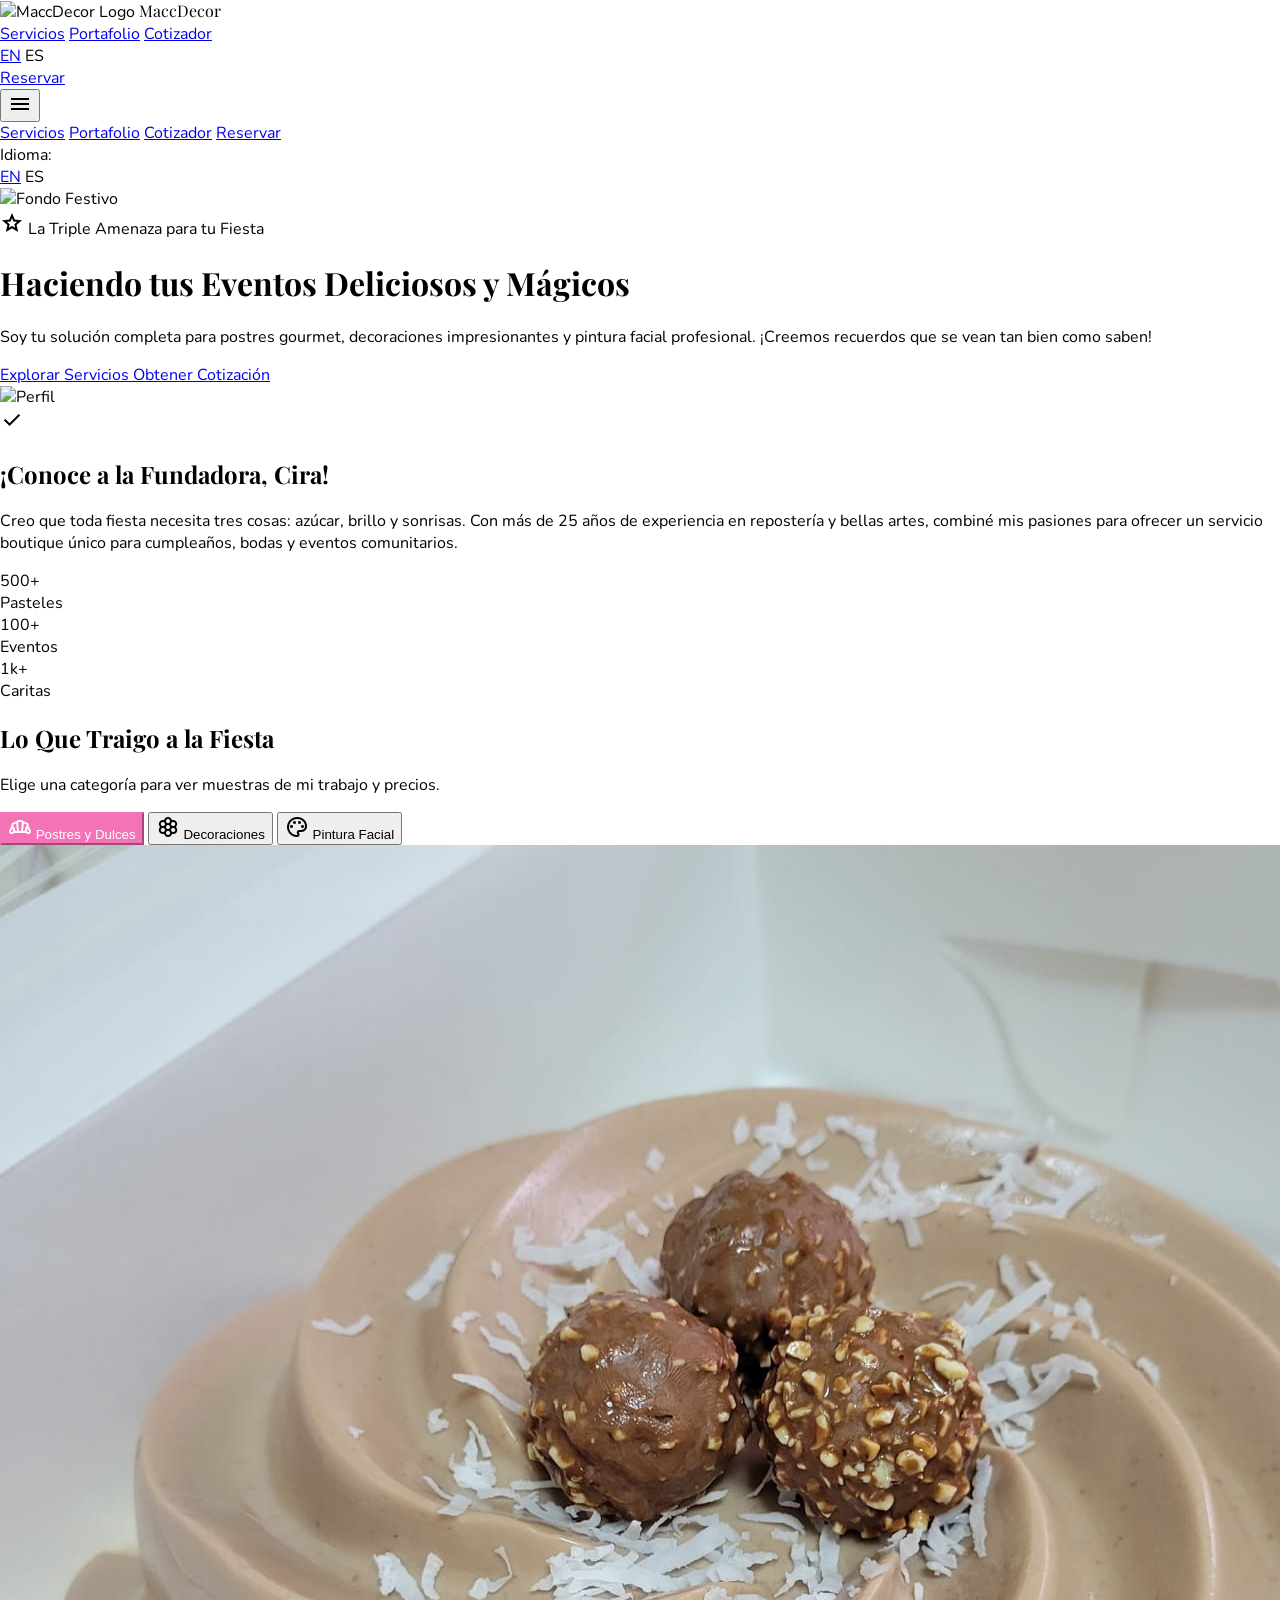
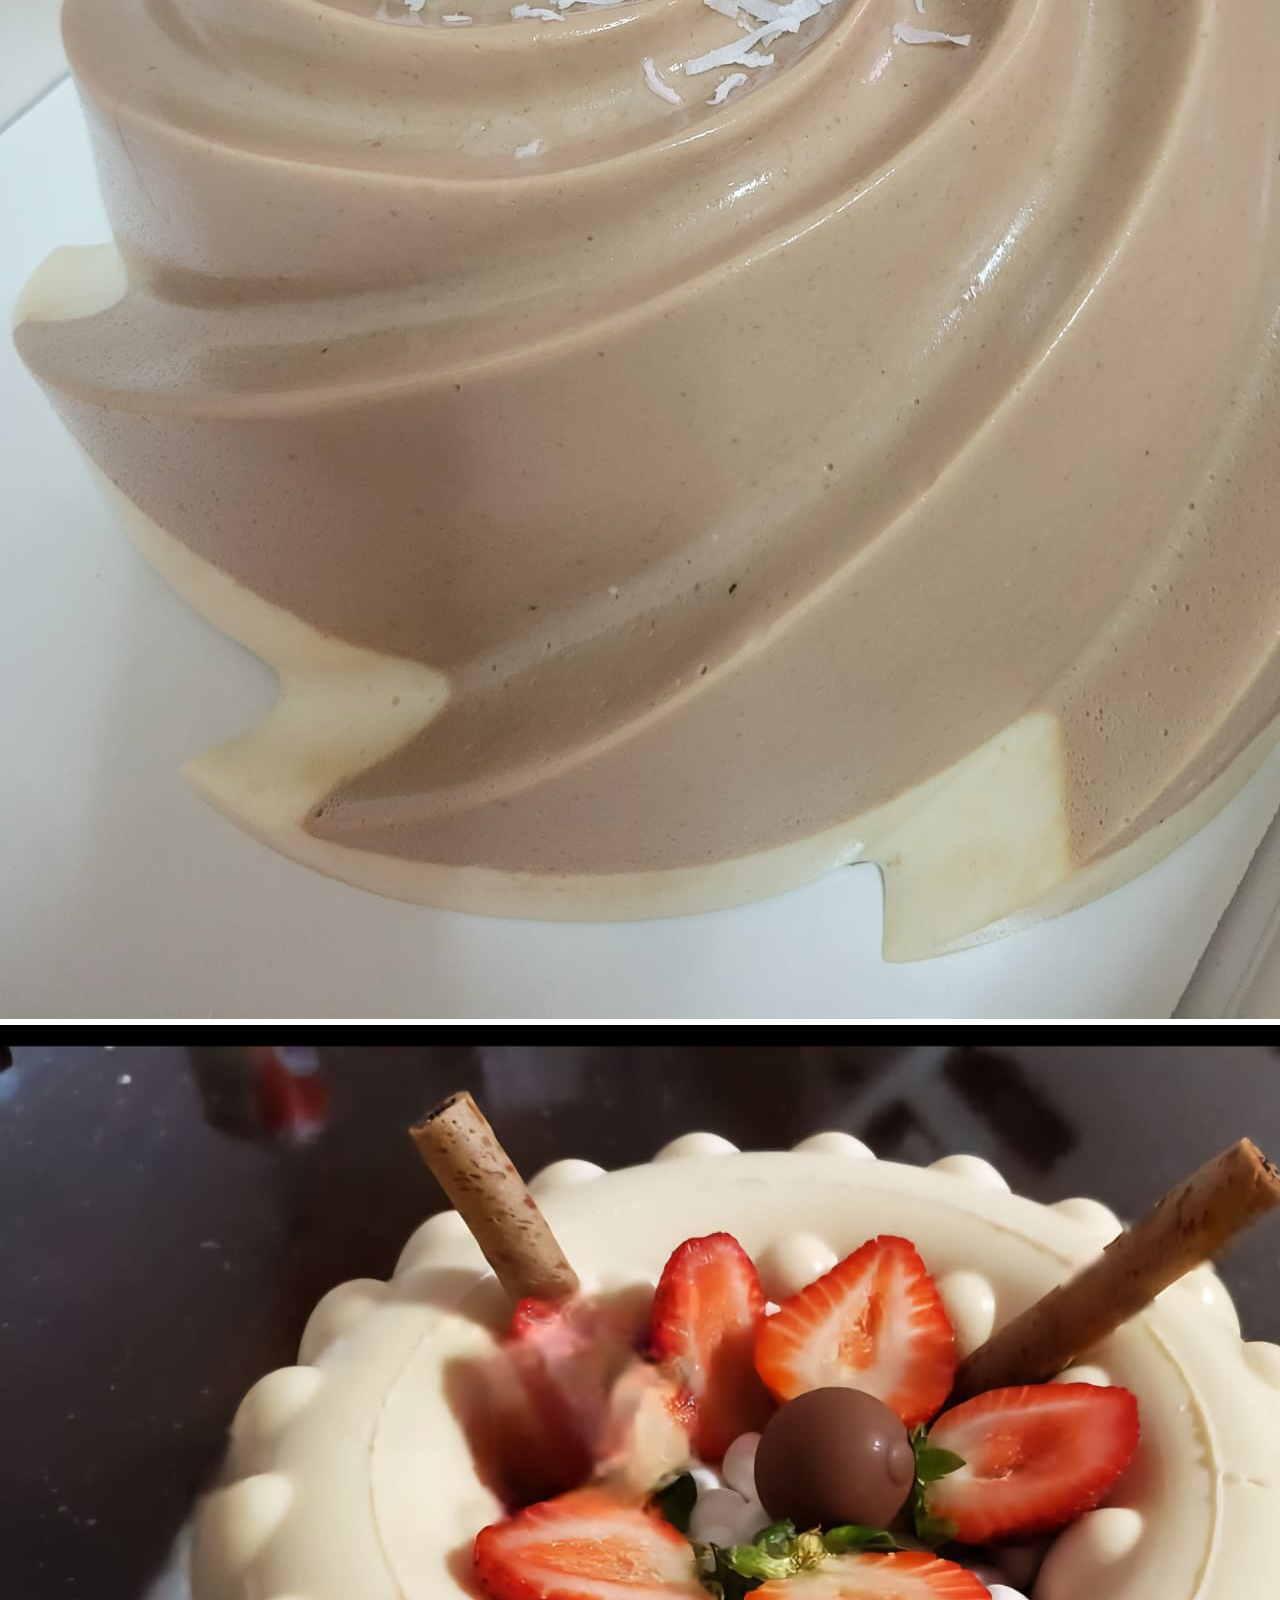
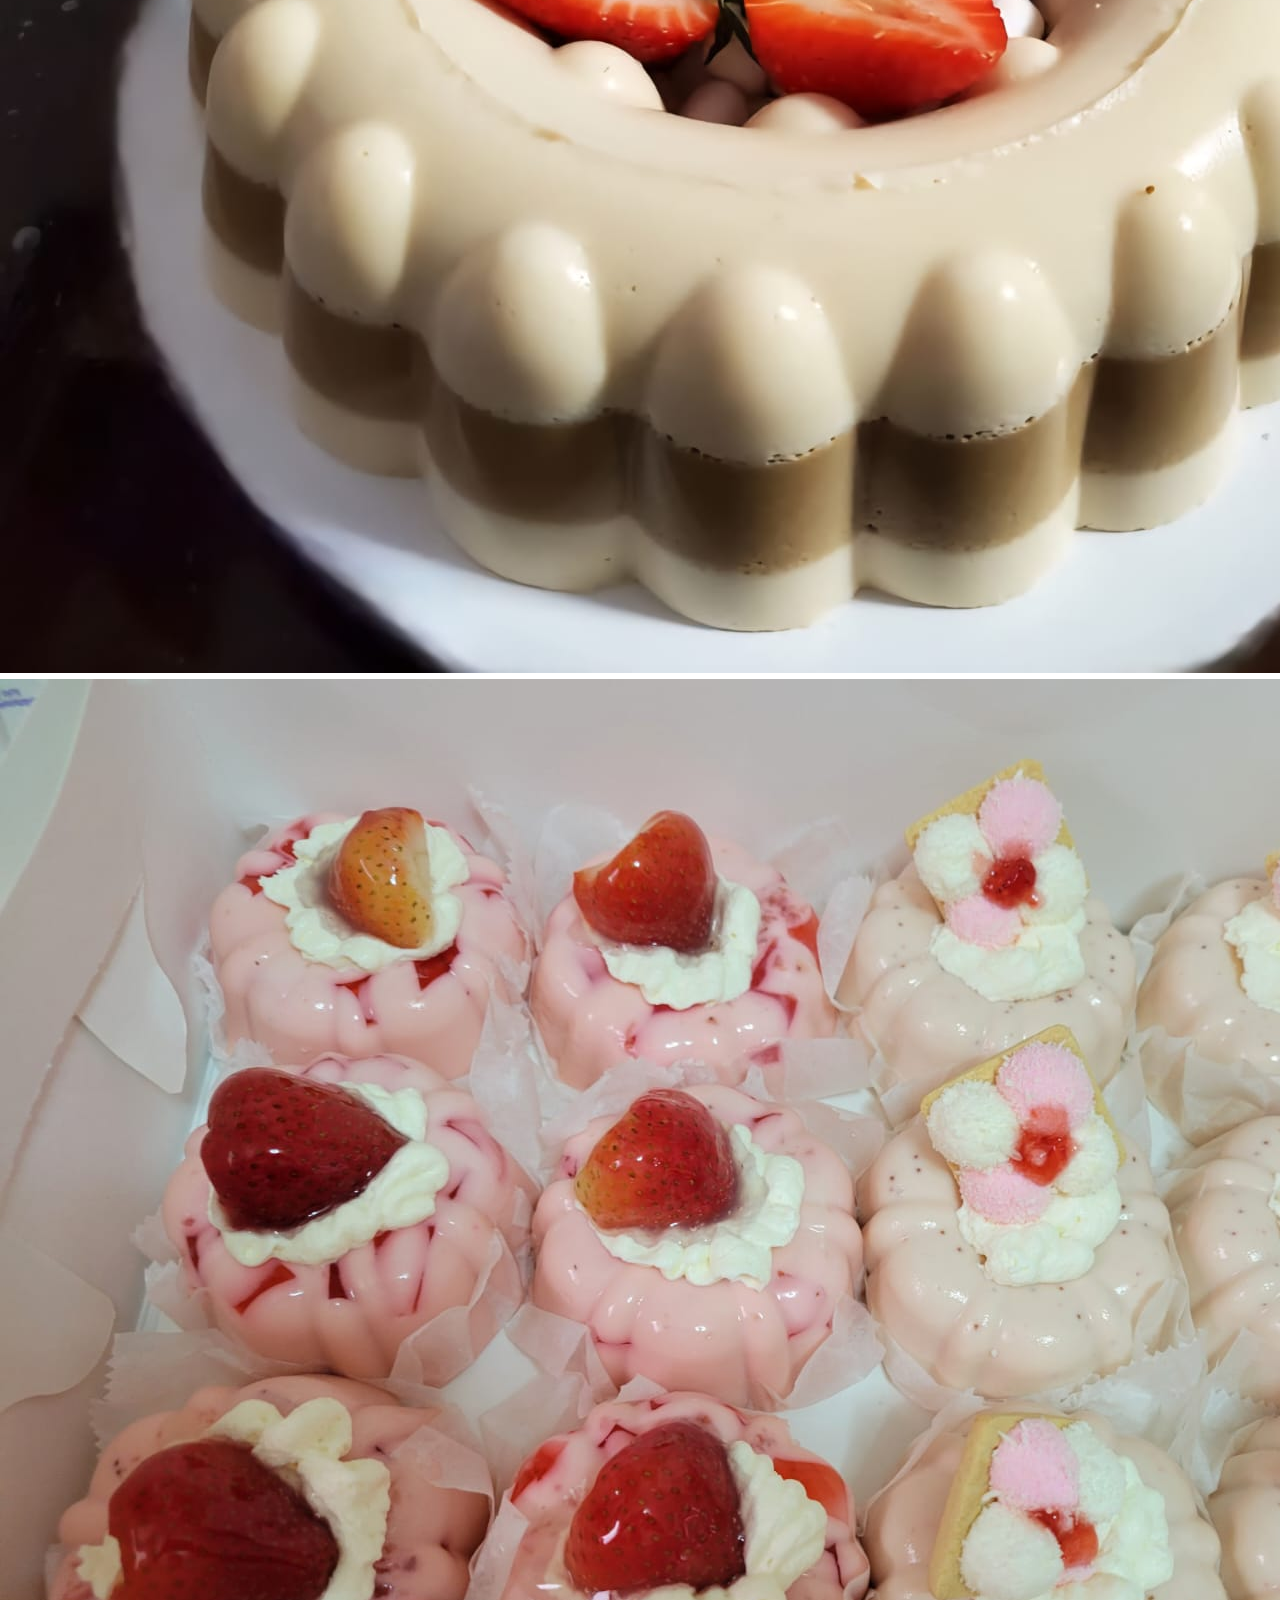
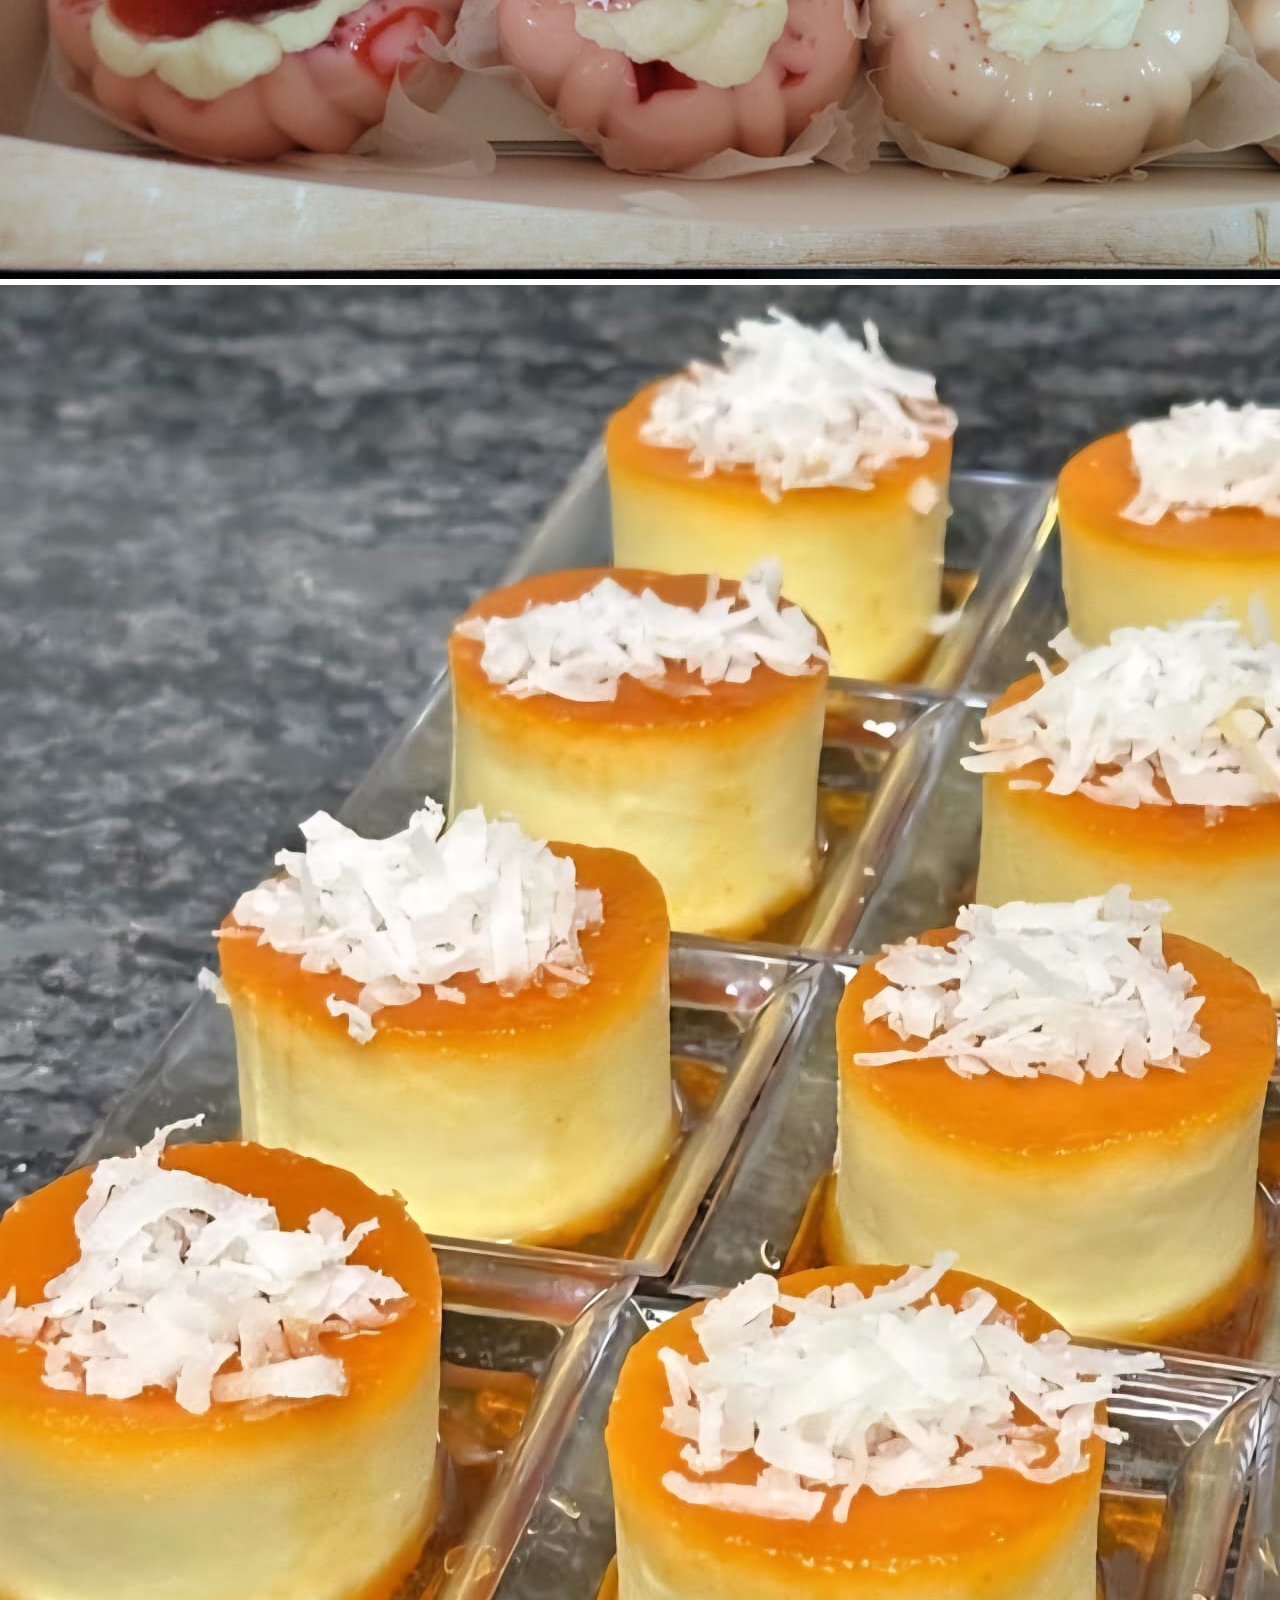
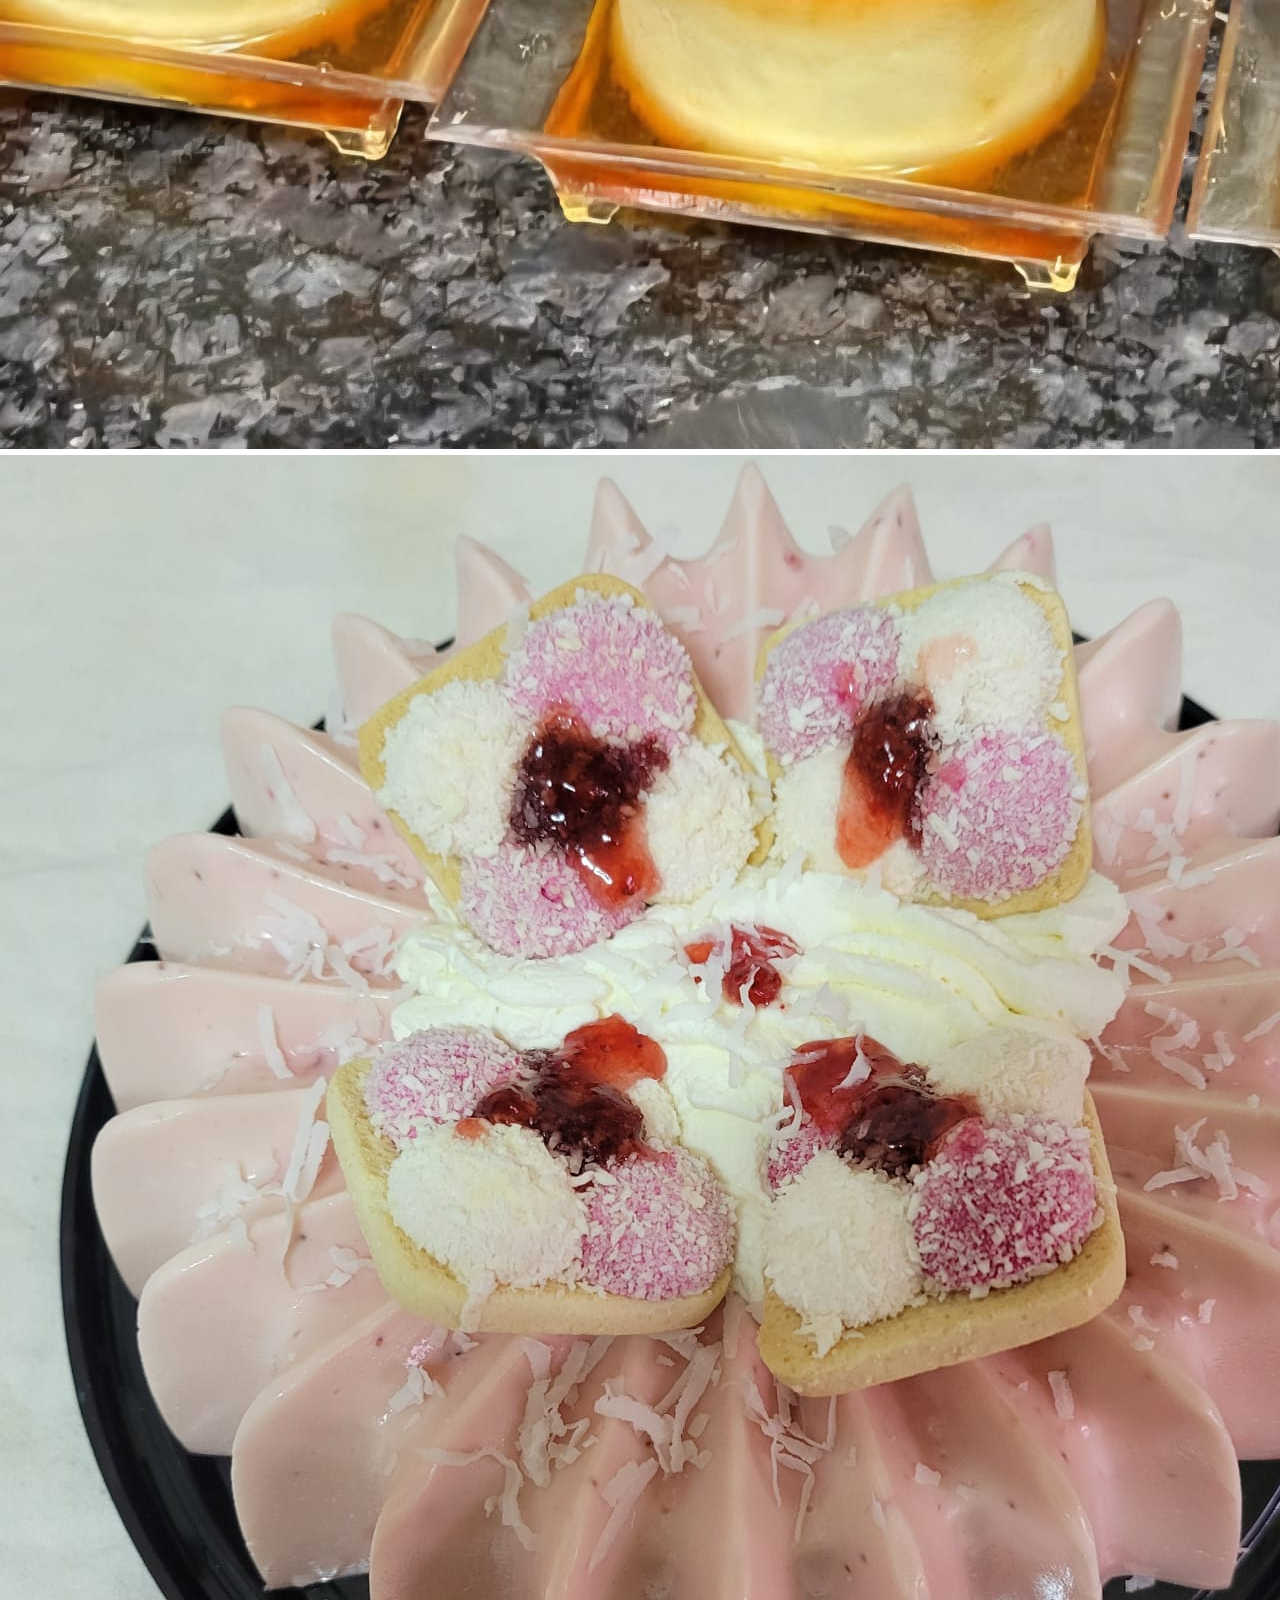
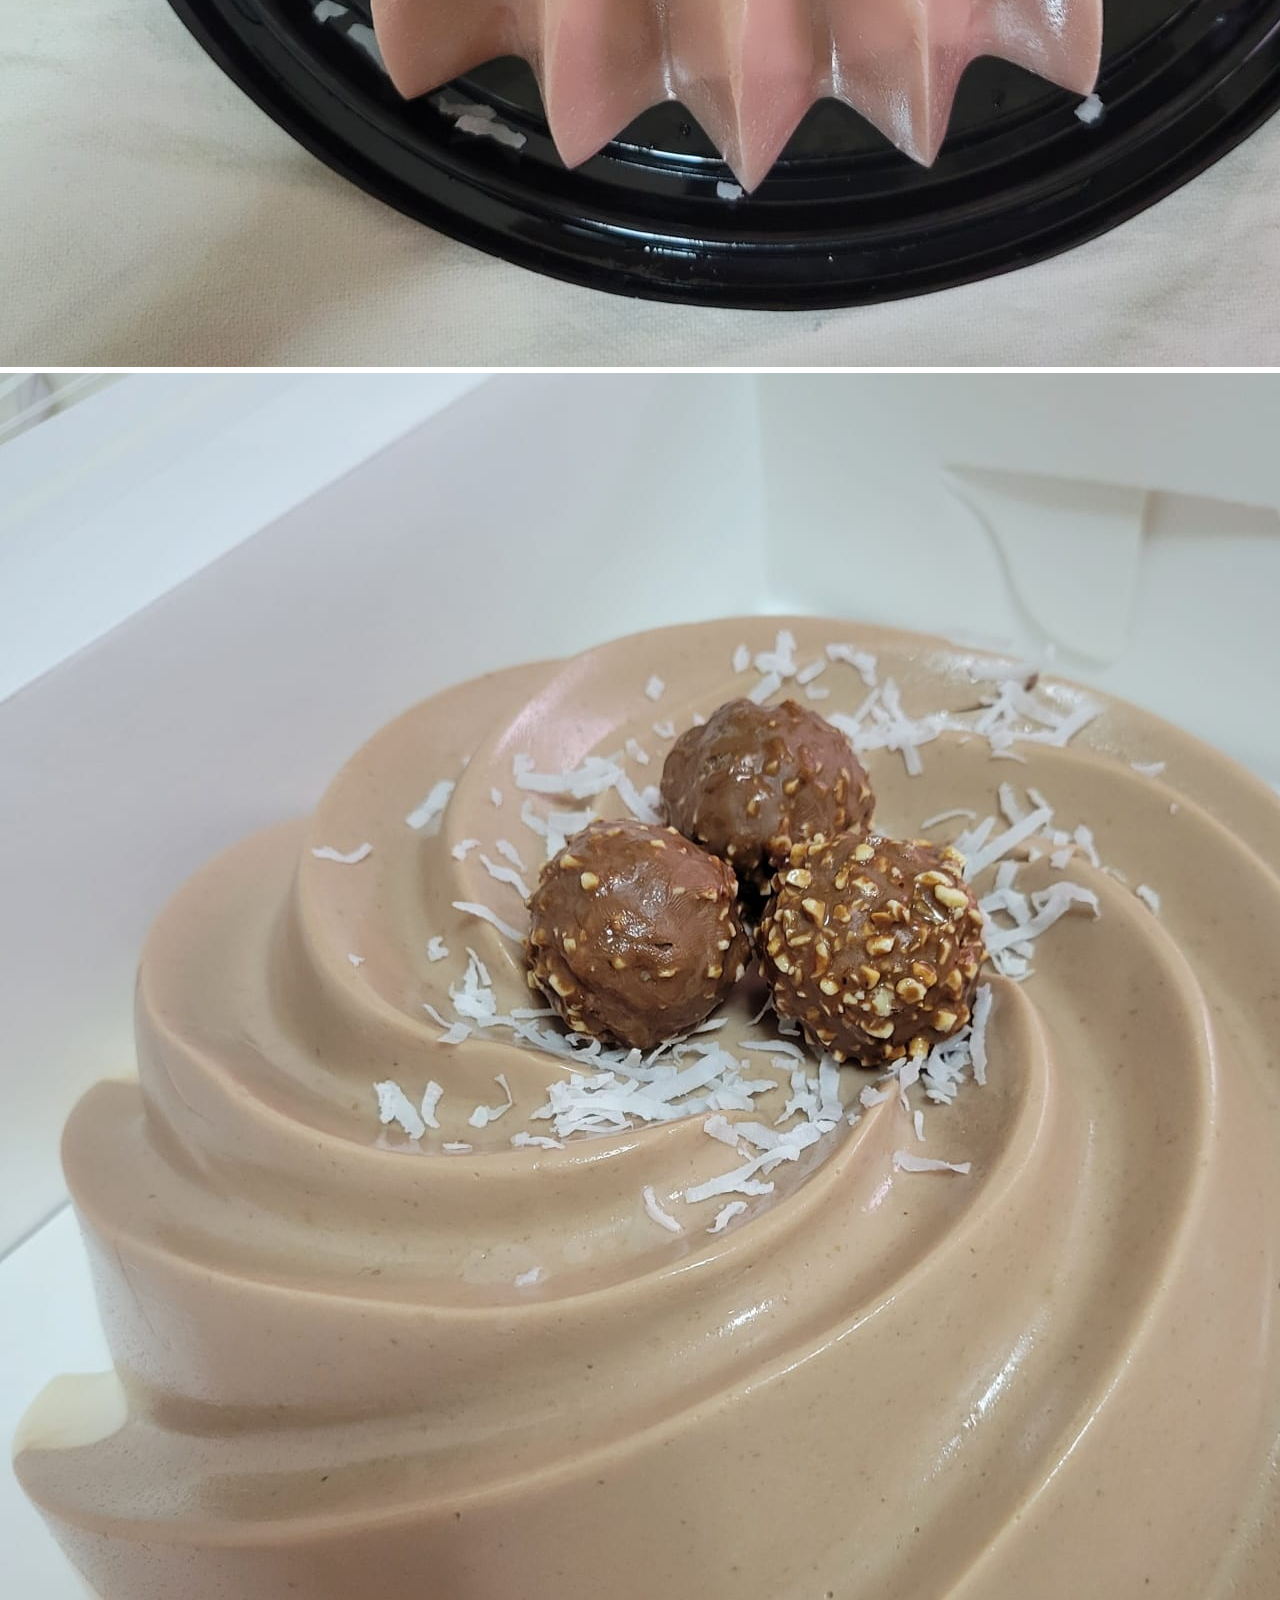
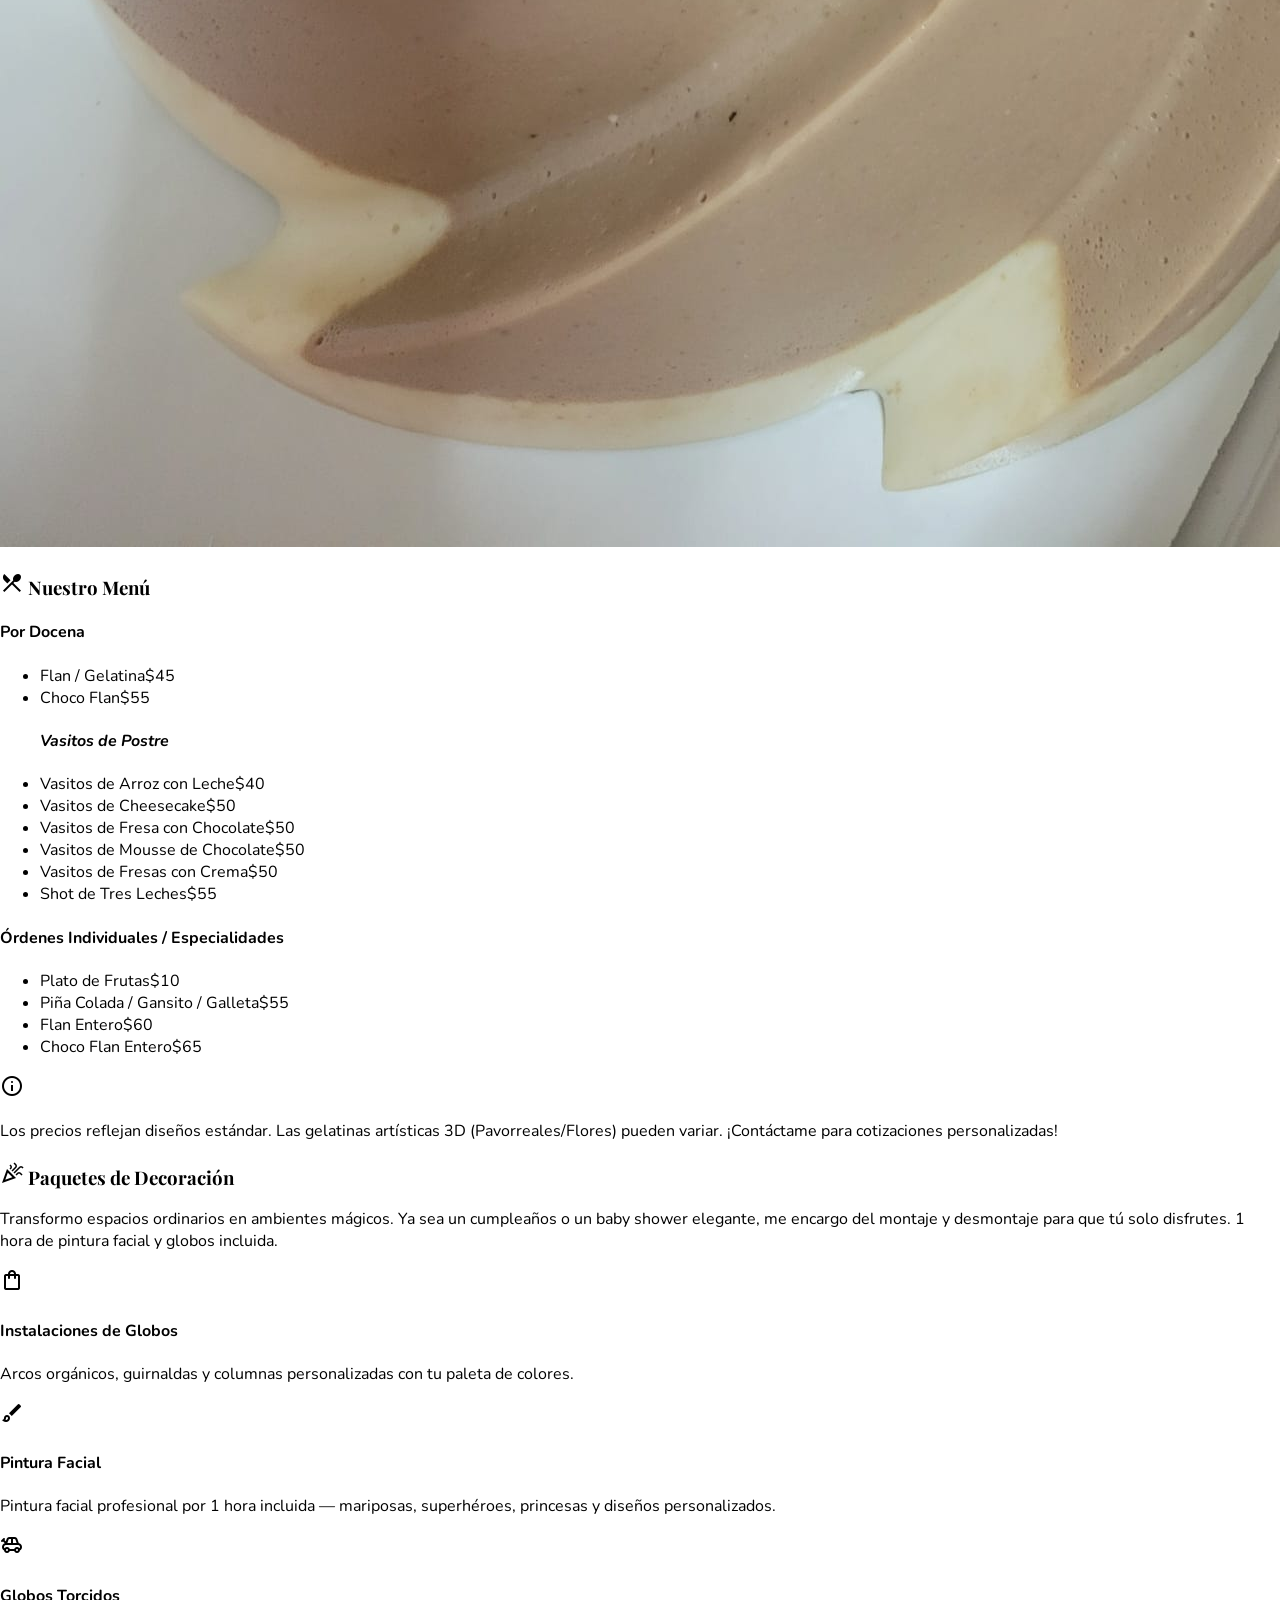
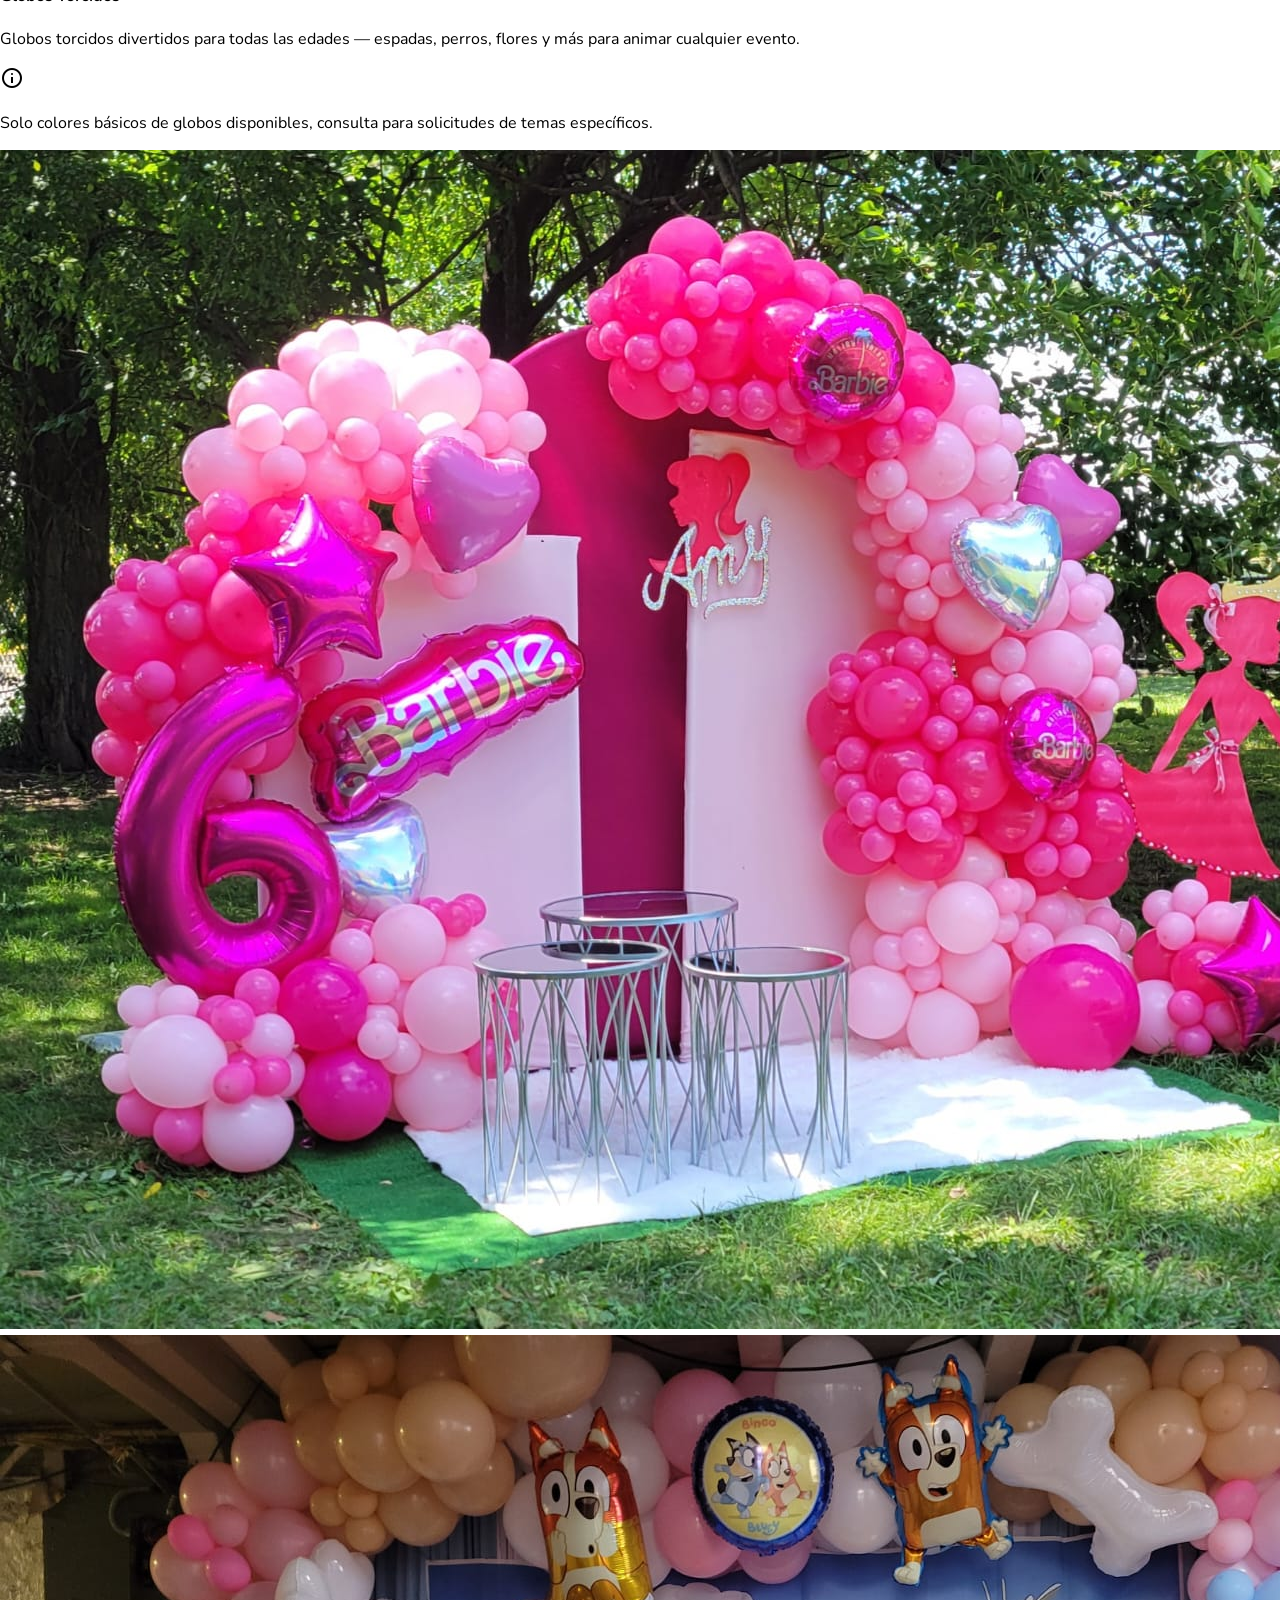
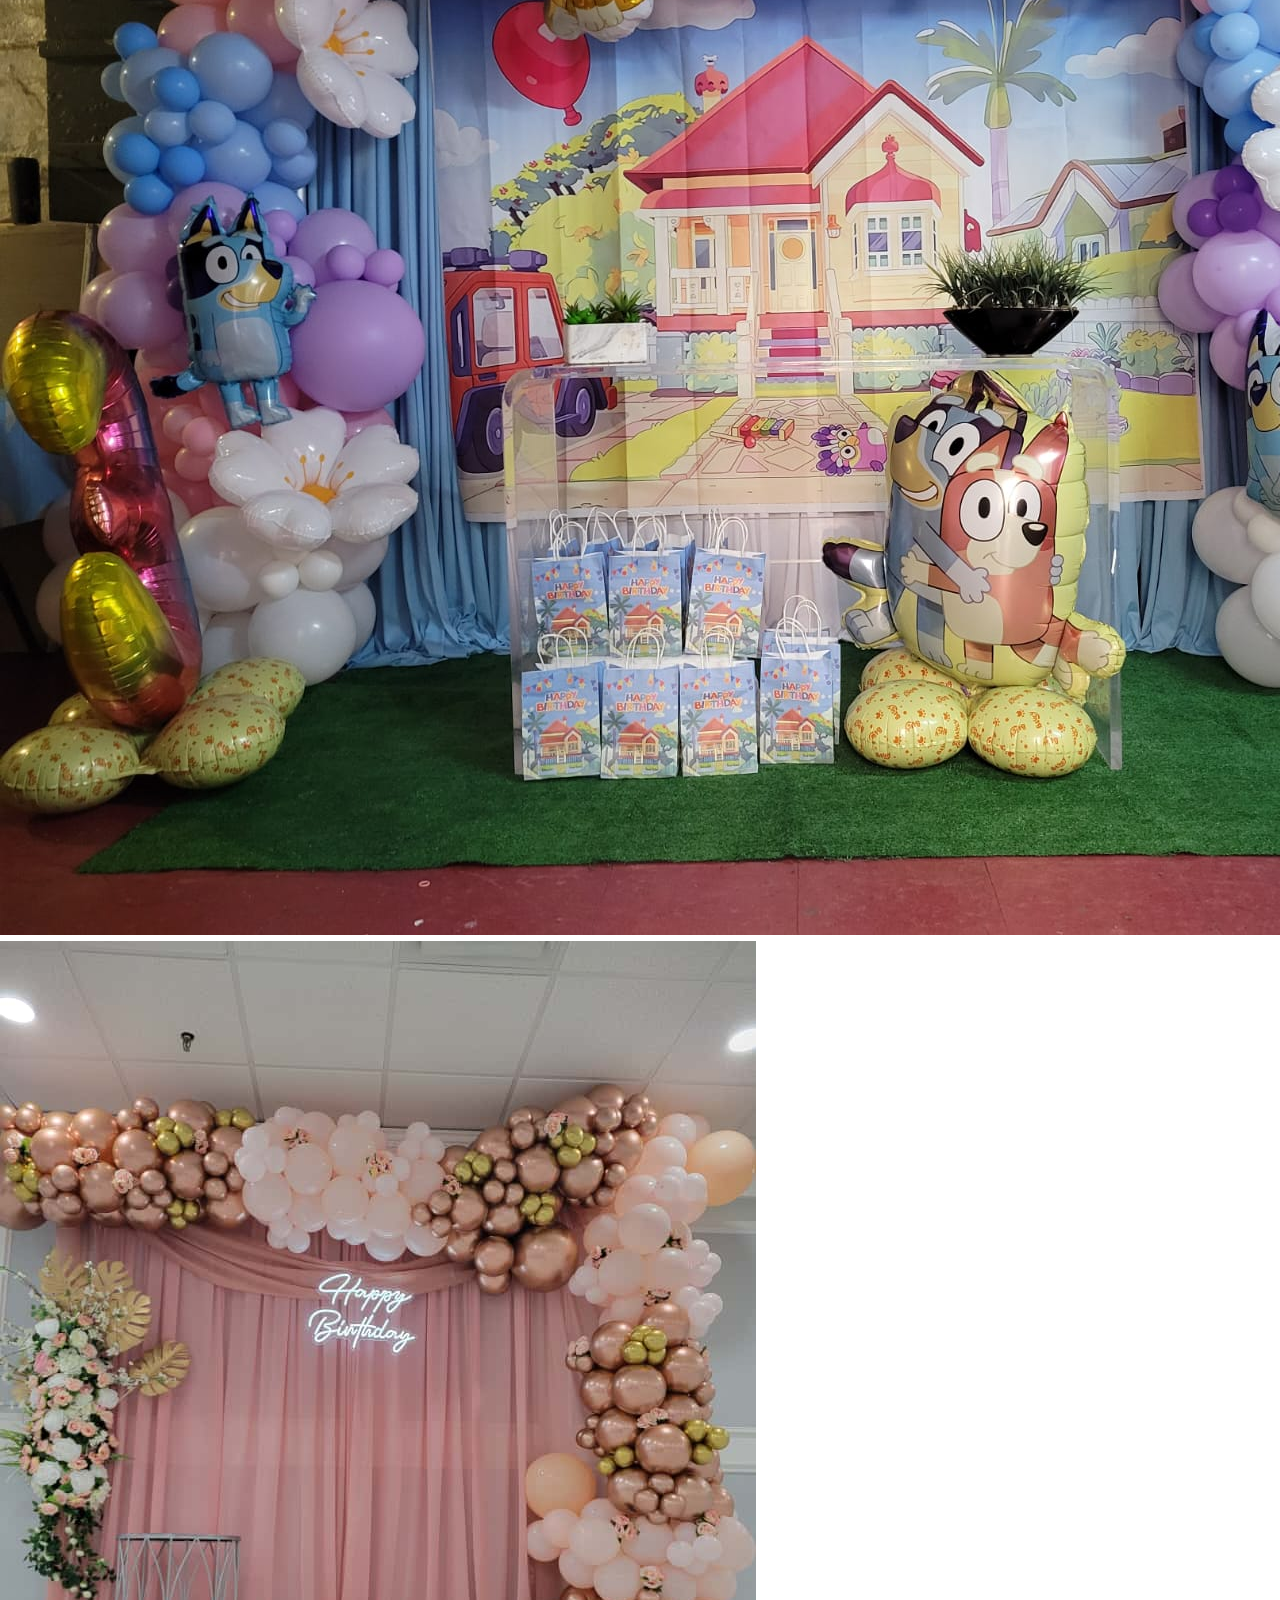
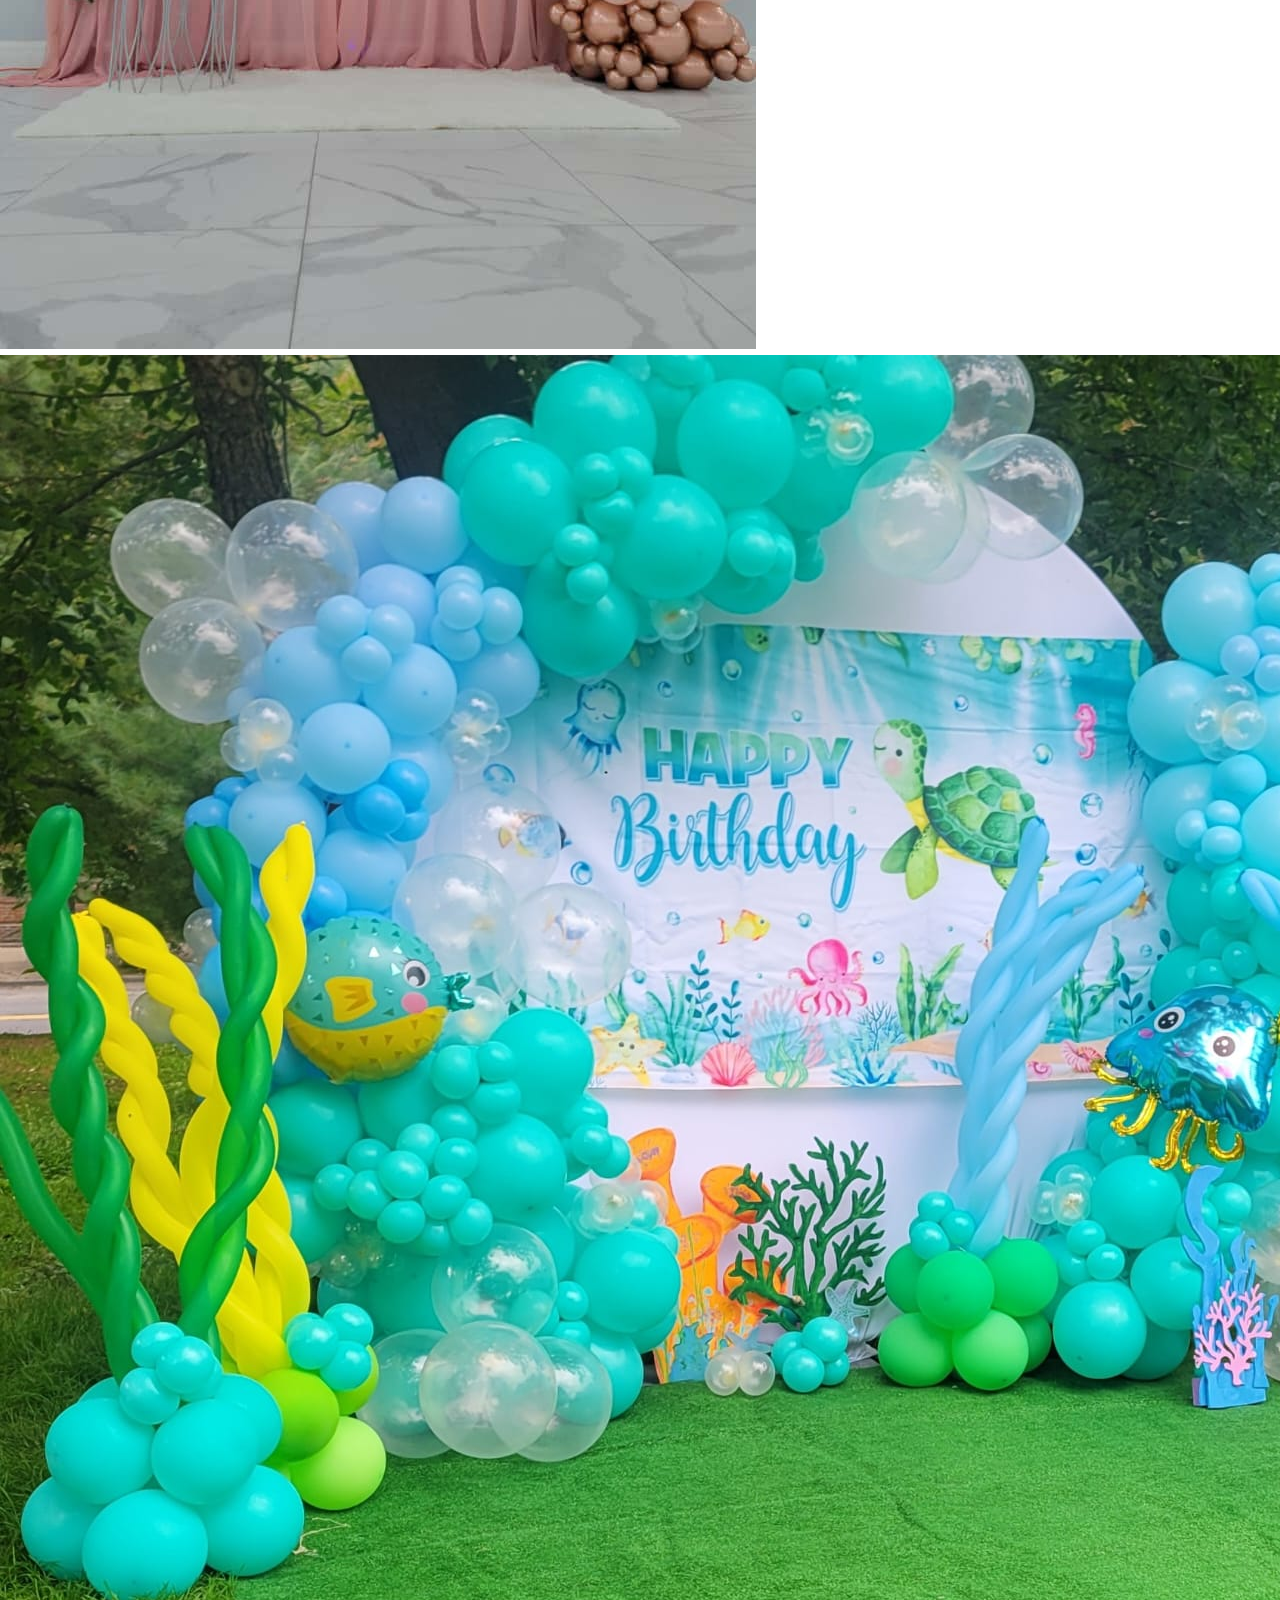
==== index_esp.html @ dc407c29 "Add Spanish landing page Signed-off-by: Aden Garbutt <agarbutt268@gmail.com>" ====
<!doctype html>
<html lang="es">
    <head>
        <meta
            name="surface-hint"
            content="desktop-responsive"
            data-hint="injected-ffc2e83d85"
        />
        <meta charset="utf-8" />
        <meta content="width=device-width, initial-scale=1.0" name="viewport" />
        <link rel="icon" type="image/png" href="images/blanco.png" />
        <title>MaccDecor | Eventos y Decoraciones</title>
        <script src="https://cdn.tailwindcss.com"></script>
        <link
            href="https://fonts.googleapis.com/css2?family=Nunito:wght@400;600;700;800&amp;family=Playfair+Display:wght@700&amp;display=swap"
            rel="stylesheet"
        />
        <link
            href="https://fonts.googleapis.com/css2?family=Material+Symbols+Outlined:opsz,wght,FILL,GRAD@24,400,1,0"
            rel="stylesheet"
        />
        <link
            type="text/css"
            href="https://fonts.googleapis.com/css2?family=Google+Symbols:opsz,wght,FILL,GRAD,ROND@24,400,0,0,50&amp;icon_names=link"
            rel="stylesheet"
        />
        <link href="styles.css" rel="stylesheet" />
    </head>
    <body class="bg-slate-50 text-slate-800 antialiased">
        <!-- Navegación -->
        <nav
            class="bg-white/90 backdrop-blur-md fixed w-full z-50 shadow-sm border-b border-pink-100"
        >
            <div class="max-w-7xl mx-auto px-4 sm:px-6 lg:px-8">
                <div class="flex justify-between items-center h-20">
                    <!-- Logo -->
                    <div
                        class="flex-shrink-0 flex items-center gap-2 cursor-pointer"
                        onclick="window.scrollTo(0, 0)"
                    >
                        <img
                            src="images/negro.png"
                            alt="MaccDecor Logo"
                            class="w-20 h-18"
                        />
                        <span
                            class="font-bold text-2xl tracking-tight text-slate-800 serif"
                            >MaccDecor</span
                        >
                    </div>

                    <!-- Navegación -->
                    <div class="hidden md:flex space-x-8 items-center">
                        <a
                            class="text-slate-600 hover:text-pink-500 font-semibold transition"
                            href="#services"
                            >Servicios</a
                        >
                        <a
                            class="text-slate-600 hover:text-pink-500 font-semibold transition"
                            href="#portfolio"
                            >Portafolio</a
                        >
                        <a
                            class="text-slate-600 hover:text-pink-500 font-semibold transition"
                            href="#calculator"
                            >Cotizador</a
                        >
                        <!-- Language Toggle -->
                        <div
                            class="inline-flex rounded-full border border-slate-200 overflow-hidden text-sm font-bold shadow-sm"
                        >
                            <a
                                class="px-3 py-1.5 bg-white text-slate-600 hover:bg-slate-100 transition"
                                href="index.html"
                                >EN</a
                            >
                            <span
                                class="px-3 py-1.5 bg-pink-500 text-white cursor-default"
                                >ES</span
                            >
                        </div>
                        <a
                            class="px-5 py-2 rounded-full bg-pink-500 text-white font-bold hover:bg-pink-600 transition shadow-lg shadow-pink-200"
                            href="#contact"
                            >Reservar</a
                        >
                    </div>

                    <!-- Botón menú móvil -->
                    <div class="md:hidden flex items-center">
                        <button
                            class="text-slate-600 hover:text-pink-500 focus:outline-none"
                            id="mobile-menu-btn"
                        >
                            <span class="material-symbols-outlined text-3xl"
                                >menu</span
                            >
                        </button>
                    </div>
                </div>
            </div>
            <!-- Panel Menú Móvil -->
            <div
                class="hidden md:hidden bg-white border-t border-gray-100 absolute w-full shadow-lg"
                id="mobile-menu"
            >
                <div class="px-4 pt-2 pb-6 space-y-2">
                    <a
                        class="block px-3 py-2 text-base font-medium text-slate-700 hover:bg-pink-50 rounded-md"
                        href="#services"
                        >Servicios</a
                    >
                    <a
                        class="block px-3 py-2 text-base font-medium text-slate-700 hover:bg-pink-50 rounded-md"
                        href="#portfolio"
                        >Portafolio</a
                    >
                    <a
                        class="block px-3 py-2 text-base font-medium text-slate-700 hover:bg-pink-50 rounded-md"
                        href="#calculator"
                        >Cotizador</a
                    >
                    <a
                        class="block px-3 py-2 text-base font-medium text-pink-600 font-bold hover:bg-pink-50 rounded-md"
                        href="#contact"
                        >Reservar</a
                    >
                    <!-- Mobile Language Toggle -->
                    <div
                        class="flex items-center gap-2 px-3 pt-3 mt-2 border-t border-slate-100"
                    >
                        <span class="text-sm text-slate-500 font-medium"
                            >Idioma:</span
                        >
                        <div
                            class="inline-flex rounded-full border border-slate-200 overflow-hidden text-sm font-bold shadow-sm"
                        >
                            <a
                                class="px-3 py-1.5 bg-white text-slate-600 hover:bg-slate-100 transition"
                                href="index.html"
                                >EN</a
                            >
                            <span
                                class="px-3 py-1.5 bg-pink-500 text-white cursor-default"
                                >ES</span
                            >
                        </div>
                    </div>
                </div>
            </div>
        </nav>
        <!-- Sección Hero -->
        <header class="relative pt-20 pb-16 md:pt-32 md:pb-24 overflow-hidden">
            <div class="absolute inset-0 z-0">
                <img
                    alt="Fondo Festivo"
                    class="w-full h-full object-cover opacity-20"
                    src="blob:https://48yn0q6pwa07k4d0p4qpevnle3vdukmhxo6vxhmohukcchzi3i-h858592233.scf.usercontent.goog/628b90f7-f1f1-40f3-ab61-eddf81ee13fc"
                    style=""
                />
                <div
                    class="absolute inset-0 bg-gradient-to-b from-white/80 to-slate-50"
                ></div>
            </div>
            <div
                class="relative z-10 max-w-7xl mx-auto px-4 sm:px-6 lg:px-8 text-center"
            >
                <div
                    class="inline-flex items-center gap-2 px-4 py-2 rounded-full bg-yellow-100 text-yellow-800 text-sm font-bold mb-6 shadow-sm"
                >
                    <span class="material-symbols-outlined text-lg">star</span>
                    La Triple Amenaza para tu Fiesta
                </div>
                <h1
                    class="text-5xl md:text-7xl font-extrabold text-slate-900 mb-6 leading-tight"
                >
                    Haciendo tus Eventos
                    <span
                        class="text-transparent bg-clip-text bg-gradient-to-r from-pink-500 to-purple-600"
                        >Deliciosos</span
                    >
                    y
                    <span
                        class="text-transparent bg-clip-text bg-gradient-to-r from-blue-500 to-teal-400"
                        >Mágicos</span
                    >
                </h1>
                <p class="mt-4 max-w-2xl mx-auto text-xl text-slate-600 mb-10">
                    Soy tu solución completa para postres gourmet, decoraciones
                    impresionantes y pintura facial profesional. ¡Creemos
                    recuerdos que se vean tan bien como saben!
                </p>
                <div class="flex flex-col sm:flex-row gap-4 justify-center">
                    <a
                        class="px-8 py-4 rounded-full bg-slate-900 text-white font-bold hover:bg-slate-800 transition shadow-xl hover:shadow-2xl hover:-translate-y-1 transform duration-200"
                        href="#services"
                    >
                        Explorar Servicios
                    </a>
                    <a
                        class="px-8 py-4 rounded-full bg-white text-slate-900 border-2 border-slate-200 font-bold hover:border-pink-400 hover:text-pink-500 transition shadow-sm hover:shadow-md"
                        href="#calculator"
                    >
                        Obtener Cotización
                    </a>
                </div>
            </div>
        </header>
        <!-- Sección Acerca de -->
        <section class="py-12 bg-white border-y border-slate-100">
            <div
                class="max-w-5xl mx-auto px-4 flex flex-col md:flex-row items-center gap-8"
            >
                <div class="w-32 h-32 md:w-40 md:h-40 flex-shrink-0 relative">
                    <img
                        alt="Perfil"
                        class="w-full h-full object-cover rounded-full border-4 border-pink-100 shadow-lg"
                        src="blob:https://48yn0q6pwa07k4d0p4qpevnle3vdukmhxo6vxhmohukcchzi3i-h858592233.scf.usercontent.goog/65025462-3016-4393-b041-811801090846"
                        style=""
                    />
                    <div
                        class="absolute bottom-0 right-0 bg-green-400 w-8 h-8 rounded-full border-4 border-white flex items-center justify-center shadow-sm"
                        title="Disponible para reservas"
                    >
                        <span
                            class="material-symbols-outlined text-white text-sm font-bold"
                            >check</span
                        >
                    </div>
                </div>
                <div class="text-center md:text-left">
                    <h2 class="text-2xl font-bold text-slate-900 serif">
                        ¡Conoce a la Fundadora, Cira!
                    </h2>
                    <p class="text-slate-600 mt-2">
                        Creo que toda fiesta necesita tres cosas: azúcar, brillo
                        y sonrisas. Con más de 25 años de experiencia en
                        repostería y bellas artes, combiné mis pasiones para
                        ofrecer un servicio boutique único para cumpleaños,
                        bodas y eventos comunitarios.
                    </p>
                </div>
                <div class="flex gap-6 text-slate-400">
                    <div class="text-center">
                        <div class="text-3xl font-bold text-pink-500">500+</div>
                        <div class="text-xs uppercase font-bold tracking-wider">
                            Pasteles
                        </div>
                    </div>
                    <div class="text-center">
                        <div class="text-3xl font-bold text-purple-500">
                            100+
                        </div>
                        <div class="text-xs uppercase font-bold tracking-wider">
                            Eventos
                        </div>
                    </div>
                    <div class="text-center">
                        <div class="text-3xl font-bold text-blue-500">1k+</div>
                        <div class="text-xs uppercase font-bold tracking-wider">
                            Caritas
                        </div>
                    </div>
                </div>
            </div>
        </section>
        <!-- Pestañas Interactivas de Servicios -->
        <section class="py-20 bg-slate-50" id="services">
            <div class="max-w-7xl mx-auto px-4 sm:px-6 lg:px-8">
                <div class="text-center mb-12">
                    <h2
                        class="text-3xl md:text-4xl font-bold text-slate-900 serif mb-4"
                    >
                        Lo Que Traigo a la Fiesta
                    </h2>
                    <p class="text-slate-600 max-w-2xl mx-auto">
                        Elige una categoría para ver muestras de mi trabajo y
                        precios.
                    </p>
                </div>
                <!-- Navegación de Pestañas -->
                <div class="flex justify-center mb-10">
                    <div
                        class="inline-flex bg-white p-1.5 rounded-full shadow-md border border-slate-100 overflow-x-auto max-w-full"
                    >
                        <button
                            class="service-tab active px-6 py-3 rounded-full text-sm sm:text-base font-bold transition flex items-center gap-2 whitespace-nowrap"
                            id="tab-btn-pastries"
                            onclick="switchTab('pastries')"
                        >
                            <span class="material-symbols-outlined"
                                >bakery_dining</span
                            >
                            Postres y Dulces
                        </button>
                        <button
                            class="service-tab px-6 py-3 rounded-full text-sm sm:text-base font-bold text-slate-600 hover:text-purple-600 transition flex items-center gap-2 whitespace-nowrap"
                            id="tab-btn-decor"
                            onclick="switchTab('decor')"
                        >
                            <span class="material-symbols-outlined"
                                >filter_vintage</span
                            >
                            Decoraciones
                        </button>
                        <button
                            class="service-tab px-6 py-3 rounded-full text-sm sm:text-base font-bold text-slate-600 hover:text-blue-600 transition flex items-center gap-2 whitespace-nowrap"
                            id="tab-btn-facepaint"
                            onclick="switchTab('facepaint')"
                        >
                            <span class="material-symbols-outlined"
                                >palette</span
                            >
                            Pintura Facial
                        </button>
                    </div>
                </div>

                <!-- Contenido: Postres -->
                <div class="tab-content fade-in block" id="content-pastries">
                    <div class="grid md:grid-cols-2 gap-12 items-center">
                        <!-- imágenes -->
                        <div class="grid grid-cols-2 gap-4">
                            <img
                                alt="Gelatina Artística Especial"
                                class="rounded-2xl shadow-lg hover:scale-105 transition duration-300 w-full object-cover aspect-[4/3]"
                                src="images/specialty_jelly_cake.jpeg"
                            />
                            <img
                                alt="Arte Floral en Gelatina"
                                class="rounded-2xl shadow-lg hover:scale-105 transition duration-300 w-full object-cover aspect-[4/3]"
                                src="images/cake3.jpeg"
                            />
                            <img
                                alt="Fresa con Chocolate"
                                class="rounded-2xl shadow-lg hover:scale-105 transition duration-300 w-full object-cover aspect-[4/3]"
                                src="images/cupcakes.jpeg"
                            />
                            <img
                                alt="Shots de Tres Leches"
                                class="rounded-2xl shadow-lg hover:scale-105 transition duration-300 w-full object-cover aspect-[4/3]"
                                src="images/pastries1.jpeg"
                            />
                            <img
                                alt="Fresa con Chocolate"
                                class="rounded-2xl shadow-lg hover:scale-105 transition duration-300 w-full object-cover aspect-[4/3]"
                                src="images/cake2.jpeg"
                            />
                            <img
                                alt="Gelatina Artística"
                                class="rounded-2xl shadow-lg hover:scale-105 transition duration-300 w-full object-cover aspect-[4/3]"
                                src="images/specialty_jelly_cake.jpeg"
                            />
                        </div>

                        <!-- Menú -->
                        <div
                            class="bg-white p-8 rounded-3xl shadow-sm border border-pink-50"
                        >
                            <h3
                                class="text-2xl font-bold text-pink-600 mb-6 flex items-center gap-2"
                            >
                                <span class="material-symbols-outlined"
                                    >restaurant_menu</span
                                >
                                Nuestro Menú
                            </h3>

                            <div class="mb-8">
                                <h4
                                    class="font-bold text-slate-900 uppercase tracking-wider text-sm mb-4 border-b pb-2"
                                >
                                    Por Docena
                                </h4>
                                <ul class="space-y-2">
                                    <li
                                        class="flex justify-between text-slate-700"
                                    >
                                        <span>Flan / Gelatina</span
                                        ><span class="font-bold text-pink-500"
                                            >$45</span
                                        >
                                    </li>
                                    <li
                                        class="flex justify-between text-slate-700"
                                    >
                                        <span>Choco Flan</span
                                        ><span class="font-bold text-pink-500"
                                            >$55</span
                                        >
                                    </li>
                                    <h4>
                                        <strong
                                            ><em>Vasitos de Postre</em></strong
                                        >
                                    </h4>
                                    <li
                                        class="flex justify-between text-slate-700"
                                    >
                                        <span>Vasitos de Arroz con Leche</span
                                        ><span class="font-bold text-pink-500"
                                            >$40</span
                                        >
                                    </li>
                                    <li
                                        class="flex justify-between text-slate-700"
                                    >
                                        <span>Vasitos de Cheesecake</span
                                        ><span class="font-bold text-pink-500"
                                            >$50</span
                                        >
                                    </li>
                                    <li
                                        class="flex justify-between text-slate-700"
                                    >
                                        <span
                                            >Vasitos de Fresa con
                                            Chocolate</span
                                        ><span class="font-bold text-pink-500"
                                            >$50</span
                                        >
                                    </li>
                                    <li
                                        class="flex justify-between text-slate-700"
                                    >
                                        <span
                                            >Vasitos de Mousse de
                                            Chocolate</span
                                        ><span class="font-bold text-pink-500"
                                            >$50</span
                                        >
                                    </li>
                                    <li
                                        class="flex justify-between text-slate-700"
                                    >
                                        <span>Vasitos de Fresas con Crema</span
                                        ><span class="font-bold text-pink-500"
                                            >$50</span
                                        >
                                    </li>
                                    <li
                                        class="flex justify-between text-slate-700"
                                    >
                                        <span>Shot de Tres Leches</span
                                        ><span class="font-bold text-pink-500"
                                            >$55</span
                                        >
                                    </li>
                                </ul>
                            </div>

                            <div>
                                <h4
                                    class="font-bold text-slate-900 uppercase tracking-wider text-sm mb-4 border-b pb-2"
                                >
                                    Órdenes Individuales / Especialidades
                                </h4>
                                <ul class="space-y-2">
                                    <li
                                        class="flex justify-between text-slate-700"
                                    >
                                        <span>Plato de Frutas</span
                                        ><span class="font-bold text-pink-500"
                                            >$10</span
                                        >
                                    </li>
                                    <li
                                        class="flex justify-between text-slate-700"
                                    >
                                        <span
                                            >Piña Colada / Gansito /
                                            Galleta</span
                                        ><span class="font-bold text-pink-500"
                                            >$55</span
                                        >
                                    </li>
                                    <li
                                        class="flex justify-between text-slate-700"
                                    >
                                        <span>Flan Entero</span
                                        ><span class="font-bold text-pink-500"
                                            >$60</span
                                        >
                                    </li>
                                    <li
                                        class="flex justify-between text-slate-700"
                                    >
                                        <span>Choco Flan Entero</span
                                        ><span class="font-bold text-pink-500"
                                            >$65</span
                                        >
                                    </li>
                                </ul>
                            </div>

                            <div
                                class="mt-8 bg-blue-50 p-4 rounded-xl flex items-start gap-3"
                            >
                                <span
                                    class="material-symbols-outlined text-blue-500"
                                    >info</span
                                >
                                <p class="text-xs text-slate-700">
                                    Los precios reflejan diseños estándar. Las
                                    gelatinas artísticas 3D (Pavorreales/Flores)
                                    pueden variar. ¡Contáctame para cotizaciones
                                    personalizadas!
                                </p>
                            </div>
                        </div>
                    </div>
                </div>

                <!-- Contenido: Decoraciones -->
                <div class="tab-content hidden" id="content-decor">
                    <div class="grid md:grid-cols-2 gap-12 items-center">
                        <!-- Lado de Información -->
                        <div
                            class="bg-white p-8 rounded-3xl shadow-sm border border-purple-50 order-2 md:order-1"
                        >
                            <h3
                                class="text-2xl font-bold text-purple-600 mb-4 flex items-center gap-2"
                            >
                                <span class="material-symbols-outlined"
                                    >celebration</span
                                >
                                Paquetes de Decoración
                            </h3>
                            <p class="text-slate-600 mb-6">
                                Transformo espacios ordinarios en ambientes
                                mágicos. Ya sea un cumpleaños o un baby shower
                                elegante, me encargo del montaje y desmontaje
                                para que tú solo disfrutes. 1 hora de pintura
                                facial y globos incluida.
                            </p>
                            <div class="space-y-6">
                                <div class="flex gap-4">
                                    <div
                                        class="w-12 h-12 rounded-full bg-purple-100 flex items-center justify-center text-purple-600 flex-shrink-0"
                                    >
                                        <span class="material-symbols-outlined"
                                            >shopping_bag</span
                                        >
                                    </div>
                                    <div>
                                        <h4 class="font-bold text-slate-800">
                                            Instalaciones de Globos
                                        </h4>
                                        <p class="text-sm text-slate-600">
                                            Arcos orgánicos, guirnaldas y
                                            columnas personalizadas con tu
                                            paleta de colores.
                                        </p>
                                    </div>
                                </div>

                                <div class="flex gap-4">
                                    <div
                                        class="w-12 h-12 rounded-full bg-purple-100 flex items-center justify-center text-purple-600 flex-shrink-0"
                                    >
                                        <span class="material-symbols-outlined"
                                            >brush</span
                                        >
                                    </div>
                                    <div>
                                        <h4 class="font-bold text-slate-800">
                                            Pintura Facial
                                        </h4>
                                        <p class="text-sm text-slate-600">
                                            Pintura facial profesional por 1
                                            hora incluida — mariposas,
                                            superhéroes, princesas y diseños
                                            personalizados.
                                        </p>
                                    </div>
                                </div>

                                <div class="flex gap-4">
                                    <div
                                        class="w-12 h-12 rounded-full bg-purple-100 flex items-center justify-center text-purple-600 flex-shrink-0"
                                    >
                                        <span class="material-symbols-outlined">
                                            toys
                                        </span>
                                    </div>
                                    <div>
                                        <h4 class="font-bold text-slate-800">
                                            Globos Torcidos
                                        </h4>
                                        <p class="text-sm text-slate-600">
                                            Globos torcidos divertidos para
                                            todas las edades — espadas, perros,
                                            flores y más para animar cualquier
                                            evento.
                                        </p>
                                    </div>
                                </div>

                                <div
                                    class="mt-8 bg-blue-50 p-4 rounded-xl flex items-start items-center gap-3"
                                >
                                    <span
                                        class="material-symbols-outlined text-blue-500"
                                        >info</span
                                    >
                                    <p class="text-xs text-slate-700">
                                        Solo colores básicos de globos
                                        disponibles, consulta para solicitudes
                                        de temas específicos.
                                    </p>
                                </div>
                            </div>
                        </div>

                        <!-- Lado de Galería -->
                        <div class="grid grid-cols-2 gap-4 order-1 md:order-2">
                            <img
                                alt="Arco de Globos"
                                class="rounded-2xl shadow-lg hover:scale-105 transition duration-300 w-full object-cover aspect-[4/3]"
                                src="images/BallonArch4.jpeg"
                            />
                            <img
                                alt="Montaje de Mesa"
                                class="rounded-2xl shadow-lg hover:scale-105 transition duration-300 w-full object-cover aspect-[4/3]"
                                src="images/BallonArch2.jpeg"
                            />
                            <img
                                alt="Tema Selva"
                                class="rounded-2xl shadow-lg hover:scale-105 transition duration-300 w-full object-cover aspect-[4/3]"
                                src="images/BallonArch6.jpeg"
                            />
                            <img
                                alt="Picnic Boho"
                                class="rounded-2xl shadow-lg hover:scale-105 transition duration-300 w-full object-cover aspect-[4/3]"
                                src="images/BallonArch5.jpeg"
                            />
                        </div>
                    </div>
                </div>

                <!-- Contenido: Pintura Facial -->
                <div class="tab-content hidden" id="content-facepaint">
                    <div
                        class="bg-white rounded-3xl overflow-hidden shadow-sm border border-blue-50"
                    >
                        <div class="p-8 md:p-12 text-center bg-blue-50">
                            <h3
                                class="text-3xl font-bold text-blue-700 mb-2 serif"
                            >
                                Diversión con Pintura Facial
                            </h3>
                            <p class="text-blue-600 max-w-2xl mx-auto">
                                Usando solo pinturas de grado cosmético
                                aprobadas por la FDA. ¡Hipoalergénicas y fáciles
                                de quitar!
                            </p>
                        </div>
                        <div class="grid md:grid-cols-4 gap-0">
                            <div
                                class="group relative overflow-hidden aspect-[4/3] md:aspect-auto md:h-64"
                            >
                                <img
                                    alt="Cara de Tigre"
                                    class="w-full h-full object-cover transition duration-500 group-hover:scale-110"
                                    src="images/paint3.jpeg"
                                />
                                <div
                                    class="absolute inset-0 bg-gradient-to-t from-black/60 to-transparent flex items-end p-4 opacity-0 group-hover:opacity-100 transition"
                                >
                                    <span class="text-white font-bold"
                                        >Animales Salvajes</span
                                    >
                                </div>
                            </div>
                            <div
                                class="group relative overflow-hidden aspect-[4/3] md:aspect-auto md:h-64"
                            >
                                <img
                                    alt="Cara de Mariposa"
                                    class="w-full h-full object-cover transition duration-500 group-hover:scale-110"
                                    src="images/paint5.jpeg"
                                />
                                <div
                                    class="absolute inset-0 bg-gradient-to-t from-black/60 to-transparent flex items-end p-4 opacity-0 group-hover:opacity-100 transition"
                                >
                                    <span class="text-white font-bold"
                                        >Mariposas Brillantes</span
                                    >
                                </div>
                            </div>
                            <div
                                class="group relative overflow-hidden aspect-[4/3] md:aspect-auto md:h-64"
                            >
                                <img
                                    alt="Cara de Superhéroe"
                                    class="w-full h-full object-cover transition duration-500 group-hover:scale-110"
                                    src="images/paint4.jpeg"
                                />
                                <div
                                    class="absolute inset-0 bg-gradient-to-t from-black/60 to-transparent flex items-end p-4 opacity-0 group-hover:opacity-100 transition"
                                >
                                    <span class="text-white font-bold"
                                        >Superhéroes</span
                                    >
                                </div>
                            </div>
                            <div
                                class="group relative overflow-hidden aspect-[4/3] md:aspect-auto md:h-64"
                            >
                                <img
                                    alt="Arte Floral en Mejilla"
                                    class="w-full h-full object-cover transition duration-500 group-hover:scale-110"
                                    src="images/paint6.jpeg"
                                />
                                <div
                                    class="absolute inset-0 bg-gradient-to-t from-black/60 to-transparent flex items-end p-4 opacity-0 group-hover:opacity-100 transition"
                                >
                                    <span class="text-white font-bold"
                                        >Arte Floral en Mejilla</span
                                    >
                                </div>
                            </div>
                        </div>
                        <div class="p-8 grid md:grid-cols-3 gap-8 text-center">
                            <div
                                class="p-4 rounded-xl bg-slate-50 border border-slate-100"
                            >
                                <div class="text-3xl mb-2">⚡</div>
                                <h4 class="font-bold text-slate-800">
                                    Velocidad
                                </h4>
                                <p class="text-sm text-slate-500">
                                    10-12 niños por hora para diseños
                                    estándar.<br />(Máximo 30 niños en un
                                    período de 2 horas)
                                </p>
                            </div>
                            <div
                                class="p-4 rounded-xl bg-slate-50 border border-slate-100"
                            >
                                <div class="text-3xl mb-2">🧼</div>
                                <h4 class="font-bold text-slate-800">
                                    Higiene
                                </h4>
                                <p class="text-sm text-slate-500">
                                    Esponjas limpias y pinceles desinfectados
                                    para cada cara. Usando solo pinturas de
                                    grado cosmético aprobadas por la FDA.
                                </p>
                            </div>
                            <div
                                class="p-4 rounded-xl bg-slate-50 border border-slate-100"
                            >
                                <div class="text-3xl mb-2">💲</div>
                                <h4 class="font-bold text-slate-800">Tarifa</h4>
                                <p class="text-sm text-slate-500">
                                    $175 por 1 hora<br />$250 por 2 horas
                                </p>
                            </div>
                        </div>
                    </div>
                </div>
            </div>
        </section>

        <!-- Cotizador de Precios Interactivo -->
        <section class="py-20 bg-white" id="calculator">
            <div class="max-w-4xl mx-auto px-4">
                <div class="text-center mb-10">
                    <h2
                        class="text-3xl md:text-4xl font-bold text-slate-900 serif"
                    >
                        Cotizador de Precios
                    </h2>
                    <p class="text-slate-600 mt-2">
                        Obtén una idea aproximada del costo de tu evento.
                        ¡Contáctame para una cotización final!
                    </p>
                </div>
                <div
                    class="bg-white rounded-3xl shadow-xl border border-slate-200 overflow-hidden flex flex-col md:flex-row"
                >
                    <!-- Entradas -->
                    <div class="p-8 md:w-2/3 space-y-8">
                        <!-- Sección de Postres -->
                        <div>
                            <h4
                                class="font-bold text-pink-600 mb-3 flex items-center gap-2"
                            >
                                <span class="material-symbols-outlined"
                                    >cookie</span
                                >
                                Postres
                            </h4>
                            <div class="space-y-3">
                                <div class="flex items-center justify-between">
                                    <label class="text-slate-700"
                                        >Arroz con Leche (Docena)</label
                                    >
                                    <input
                                        class="w-20 p-2 border rounded-lg text-center focus:ring-2 focus:ring-pink-400 outline-none"
                                        id="qty-rice-pudding"
                                        min="0"
                                        onchange="calculateTotal()"
                                        type="number"
                                        value="0"
                                    />
                                </div>
                                <div class="flex items-center justify-between">
                                    <label class="text-slate-700"
                                        >Flan/Gelatina (Docena)</label
                                    >
                                    <input
                                        class="w-20 p-2 border rounded-lg text-center focus:ring-2 focus:ring-pink-400 outline-none"
                                        id="qty-cookies"
                                        min="0"
                                        onchange="calculateTotal()"
                                        type="number"
                                        value="0"
                                    />
                                </div>
                                <div class="flex items-center justify-between">
                                    <label class="text-slate-700"
                                        >Vasitos de Postre (Docena)</label
                                    >
                                    <input
                                        class="w-20 p-2 border rounded-lg text-center focus:ring-2 focus:ring-pink-400 outline-none"
                                        id="qty-dessert-cups"
                                        min="0"
                                        onchange="calculateTotal()"
                                        type="number"
                                        value="0"
                                    />
                                </div>
                                <div class="flex items-center justify-between">
                                    <label class="text-slate-700"
                                        >Choco Flan/Tres Leches (Docena)</label
                                    >
                                    <input
                                        class="w-20 p-2 border rounded-lg text-center focus:ring-2 focus:ring-pink-400 outline-none"
                                        id="qty-macarons"
                                        min="0"
                                        onchange="calculateTotal()"
                                        type="number"
                                        value="0"
                                    />
                                </div>
                                <div class="flex items-center justify-between">
                                    <label class="text-slate-700"
                                        >Plato de Frutas ($10 c/u)</label
                                    >
                                    <input
                                        class="w-20 p-2 border rounded-lg text-center focus:ring-2 focus:ring-pink-400 outline-none"
                                        id="qty-fruit-plate"
                                        min="0"
                                        onchange="calculateTotal()"
                                        type="number"
                                        value="0"
                                    />
                                </div>
                                <div class="flex items-center justify-between">
                                    <label class="text-slate-700"
                                        >Piña Colada/Gansito/Galleta ($55
                                        c/u)</label
                                    >
                                    <input
                                        class="w-20 p-2 border rounded-lg text-center focus:ring-2 focus:ring-pink-400 outline-none"
                                        id="qty-pina-colada"
                                        min="0"
                                        onchange="calculateTotal()"
                                        type="number"
                                        value="0"
                                    />
                                </div>
                                <div class="flex items-center justify-between">
                                    <label class="text-slate-700"
                                        >Flan Entero ($60 c/u)</label
                                    >
                                    <input
                                        class="w-20 p-2 border rounded-lg text-center focus:ring-2 focus:ring-pink-400 outline-none"
                                        id="qty-whole-flan"
                                        min="0"
                                        onchange="calculateTotal()"
                                        type="number"
                                        value="0"
                                    />
                                </div>
                                <div class="flex items-center justify-between">
                                    <label class="text-slate-700"
                                        >Choco Flan Entero ($65 c/u)</label
                                    >
                                    <input
                                        class="w-20 p-2 border rounded-lg text-center focus:ring-2 focus:ring-pink-400 outline-none"
                                        id="qty-whole-choco-flan"
                                        min="0"
                                        onchange="calculateTotal()"
                                        type="number"
                                        value="0"
                                    />
                                </div>
                            </div>
                        </div>
                        <!-- Sección de Decoraciones -->
                        <div class="border-t pt-6">
                            <h4
                                class="font-bold text-purple-600 mb-3 flex items-center gap-2"
                            >
                                <span class="material-symbols-outlined"
                                    >filter_vintage</span
                                >
                                Decoraciones
                            </h4>
                            <div class="flex gap-4 flex-wrap">
                                <label class="cursor-pointer select-none">
                                    <input
                                        class="peer sr-only"
                                        id="decor-arch"
                                        onchange="calculateTotal()"
                                        type="checkbox"
                                    />
                                    <div
                                        class="px-4 py-2 rounded-full border border-slate-300 text-slate-600 peer-checked:bg-purple-500 peer-checked:text-white peer-checked:border-purple-500 transition text-sm"
                                    >
                                        Paquete de Decoración ($600)
                                    </div>
                                </label>
                            </div>
                        </div>
                        <!-- Sección de Pintura Facial -->
                        <div class="border-t pt-6">
                            <h4
                                class="font-bold text-blue-600 mb-3 flex items-center gap-2"
                            >
                                <span class="material-symbols-outlined"
                                    >brush</span
                                >
                                Pintura Facial
                            </h4>
                            <div class="flex items-center gap-4">
                                <label class="text-slate-700"
                                    >Horas necesarias:</label
                                >
                                <input
                                    class="w-full h-2 bg-slate-200 rounded-lg appearance-none cursor-pointer accent-blue-500"
                                    id="facepaint-hours"
                                    max="2"
                                    min="0"
                                    oninput="
                                        document.getElementById(
                                            'fp-display',
                                        ).innerText = this.value + ' hrs';
                                        calculateTotal();
                                    "
                                    step="1"
                                    type="range"
                                    value="0"
                                />
                                <span
                                    class="font-bold text-blue-600 min-w-[3rem]"
                                    id="fp-display"
                                    >0 hrs</span
                                >
                            </div>
                            <p class="text-xs text-slate-400 mt-2">
                                *Mínimo 2 horas generalmente requeridas por
                                traslado.
                            </p>
                        </div>
                    </div>
                    <!-- Panel de Total -->
                    <div
                        class="bg-slate-900 text-white md:w-1/3 p-8 flex flex-col justify-between"
                    >
                        <div>
                            <h3 class="text-xl font-bold mb-6">
                                Total Estimado
                            </h3>
                            <div
                                class="space-y-4 text-sm text-slate-300"
                                id="breakdown-list"
                            >
                                <p class="italic opacity-50">
                                    Selecciona artículos para ver el desglose...
                                </p>
                            </div>
                        </div>
                        <div>
                            <div
                                class="text-4xl font-bold text-green-400 mb-2"
                                id="total-price"
                            >
                                $0
                            </div>
                            <p class="text-xs text-slate-400 mb-6">
                                No incluye impuestos ni tarifas de traslado.
                            </p>
                            <a
                                class="block w-full text-center py-3 bg-white text-slate-900 font-bold rounded-lg hover:bg-slate-100 transition"
                                href="#contact"
                            >
                                Reservar Este Paquete
                            </a>
                        </div>
                    </div>
                </div>
            </div>
        </section>

        <!-- Formulario de Contacto -->
        <section class="py-20 bg-pink-50" id="contact">
            <div class="max-w-3xl mx-auto px-4">
                <div class="bg-white rounded-2xl shadow-lg p-8 md:p-12">
                    <div class="text-center mb-10">
                        <span
                            class="material-symbols-outlined text-5xl text-pink-500 mb-4"
                            >mail</span
                        >
                        <h2 class="text-3xl font-bold text-slate-900 serif">
                            ¡Planifiquemos Tu Fiesta!
                        </h2>
                        <p class="text-slate-600 mt-2">
                            Llena el formulario y te responderé en menos de 24
                            horas.
                        </p>
                    </div>
                    <form
                        class="space-y-6"
                        action="https://formspree.io/f/xqederpb"
                        method="POST"
                    >
                        <div class="grid md:grid-cols-2 gap-6">
                            <div>
                                <label
                                    class="block text-sm font-bold text-slate-700 mb-2"
                                    >Nombre</label
                                >
                                <input
                                    class="w-full px-4 py-3 rounded-lg border border-slate-300 focus:border-pink-500 focus:ring-2 focus:ring-pink-200 outline-none transition"
                                    placeholder="María García"
                                    type="text"
                                    name="name"
                                />
                            </div>
                            <div>
                                <label
                                    class="block text-sm font-bold text-slate-700 mb-2"
                                    >Correo Electrónico</label
                                >
                                <input
                                    class="w-full px-4 py-3 rounded-lg border border-slate-300 focus:border-pink-500 focus:ring-2 focus:ring-pink-200 outline-none transition"
                                    placeholder="maria@ejemplo.com"
                                    type="email"
                                    name="email"
                                />
                            </div>
                        </div>
                        <div>
                            <label
                                class="block text-sm font-bold text-slate-700 mb-2"
                                >Fecha del Evento</label
                            >
                            <input
                                class="w-full px-4 py-3 rounded-lg border border-slate-300 focus:border-pink-500 focus:ring-2 focus:ring-pink-200 outline-none transition"
                                type="date"
                                name="event_date"
                            />
                        </div>
                        <div>
                            <label
                                class="block text-sm font-bold text-slate-700 mb-2"
                                >Mensaje y Detalles</label
                            >
                            <textarea
                                class="w-full px-4 py-3 rounded-lg border border-slate-300 focus:border-pink-500 focus:ring-2 focus:ring-pink-200 outline-none transition"
                                placeholder="Cuéntame sobre el tema de tu evento, cantidad de invitados y qué servicios necesitas..."
                                rows="4"
                                name="message_details"
                            ></textarea>
                        </div>
                        <button
                            class="w-full py-4 bg-gradient-to-r from-pink-500 to-purple-600 text-white font-bold rounded-lg hover:opacity-90 transition shadow-lg transform hover:-translate-y-0.5"
                            type="submit"
                        >
                            Enviar Mensaje
                        </button>
                        <a
                            class="w-full py-4 bg-[#25D366] text-white font-bold rounded-lg hover:opacity-90 transition shadow-lg transform hover:-translate-y-0.5 flex items-center justify-center gap-2 mt-4"
                            href="https://wa.me/13476414965"
                            target="_blank"
                            rel="noopener noreferrer"
                        >
                            <svg
                                class="w-5 h-5 fill-current"
                                viewBox="0 0 24 24"
                                xmlns="http://www.w3.org/2000/svg"
                            >
                                <path
                                    d="M17.472 14.382c-.297-.149-1.758-.867-2.03-.967-.273-.099-.471-.148-.67.15-.197.297-.767.966-.94 1.164-.173.199-.347.223-.644.075-.297-.15-1.255-.463-2.39-1.475-.883-.788-1.48-1.761-1.653-2.059-.173-.297-.018-.458.13-.606.134-.133.298-.347.446-.52.149-.174.198-.298.298-.497.099-.198.05-.371-.025-.52-.075-.149-.669-1.612-.916-2.207-.242-.579-.487-.5-.669-.51-.173-.008-.371-.01-.57-.01-.198 0-.52.074-.792.372-.272.297-1.04 1.016-1.04 2.479 0 1.462 1.065 2.875 1.213 3.074.149.198 2.096 3.2 5.077 4.487.709.306 1.262.489 1.694.625.712.227 1.36.195 1.871.118.571-.085 1.758-.719 2.006-1.413.248-.694.248-1.289.173-1.413-.074-.124-.272-.198-.57-.347m-5.421 7.403h-.004a9.87 9.87 0 01-5.031-1.378l-.361-.214-3.741.982.998-3.648-.235-.374a9.86 9.86 0 01-1.51-5.26c.001-5.45 4.436-9.884 9.888-9.884 2.64 0 5.122 1.03 6.988 2.898a9.825 9.825 0 012.893 6.994c-.003 5.45-4.437 9.884-9.885 9.884m8.413-18.297A11.815 11.815 0 0012.05 0C5.495 0 .16 5.335.157 11.892c0 2.096.547 4.142 1.588 5.945L.057 24l6.305-1.654a11.882 11.882 0 005.683 1.448h.005c6.554 0 11.89-5.335 11.893-11.893a11.821 11.821 0 00-3.48-8.413z"
                                />
                            </svg>
                            Mensaje por WhatsApp
                        </a>
                    </form>
                </div>
                <div class="mt-12 flex justify-center gap-8 text-slate-500">
                    <a
                        class="hover:text-pink-500 flex flex-col items-center gap-1"
                        href="#"
                    >
                        <span class="material-symbols-outlined">call</span>
                        <span class="text-xs font-bold">555-0123</span>
                    </a>
                    <a
                        class="hover:text-purple-500 flex flex-col items-center gap-1"
                        href="#"
                    >
                        <span class="material-symbols-outlined"
                            >location_on</span
                        >
                        <span class="text-xs font-bold">New York, NY</span>
                    </a>
                    <a
                        class="hover:text-blue-500 flex flex-col items-center gap-1"
                        href="#"
                    >
                        <span class="material-symbols-outlined"
                            >alternate_email</span
                        >
                        <span class="text-xs font-bold">@MaccDecor</span>
                    </a>
                </div>
            </div>
        </section>
        <!-- Pie de Página -->
        <footer
            class="bg-slate-900 text-slate-400 py-8 border-t border-slate-800"
        >
            <div class="max-w-7xl mx-auto px-4 text-center">
                <p>© 2026 MaccDecor Eventos. Todos los derechos reservados.</p>
                <p class="text-xs mt-2">Diseñado para emprendedores.</p>
            </div>
        </footer>

        <script src="main.js"></script>
    </body>
</html>
---- styles.css ----
html {
    scroll-behavior: smooth;
}
body {
    font-family: "Nunito", sans-serif;
    margin: 0;
    line-height: inherit;
}
h1,
h2,
h3,
.serif {
    font-family: "Playfair Display", serif;
}
.service-tab.active {
    background-color: #f472b6; /* pink-400 */
    color: white;
    border-color: #f472b6;
}
.fade-in {
    animation: fadeIn 0.5s ease-in-out;
}
@keyframes fadeIn {
    from {
        opacity: 0;
        transform: translateY(10px);
    }
    to {
        opacity: 1;
        transform: translateY(0);
    }
}

/* Custom scrollbar for galleries */
.hide-scroll::-webkit-scrollbar {
    display: none;
}
.hide-scroll {
    -ms-overflow-style: none;
    scrollbar-width: none;
}
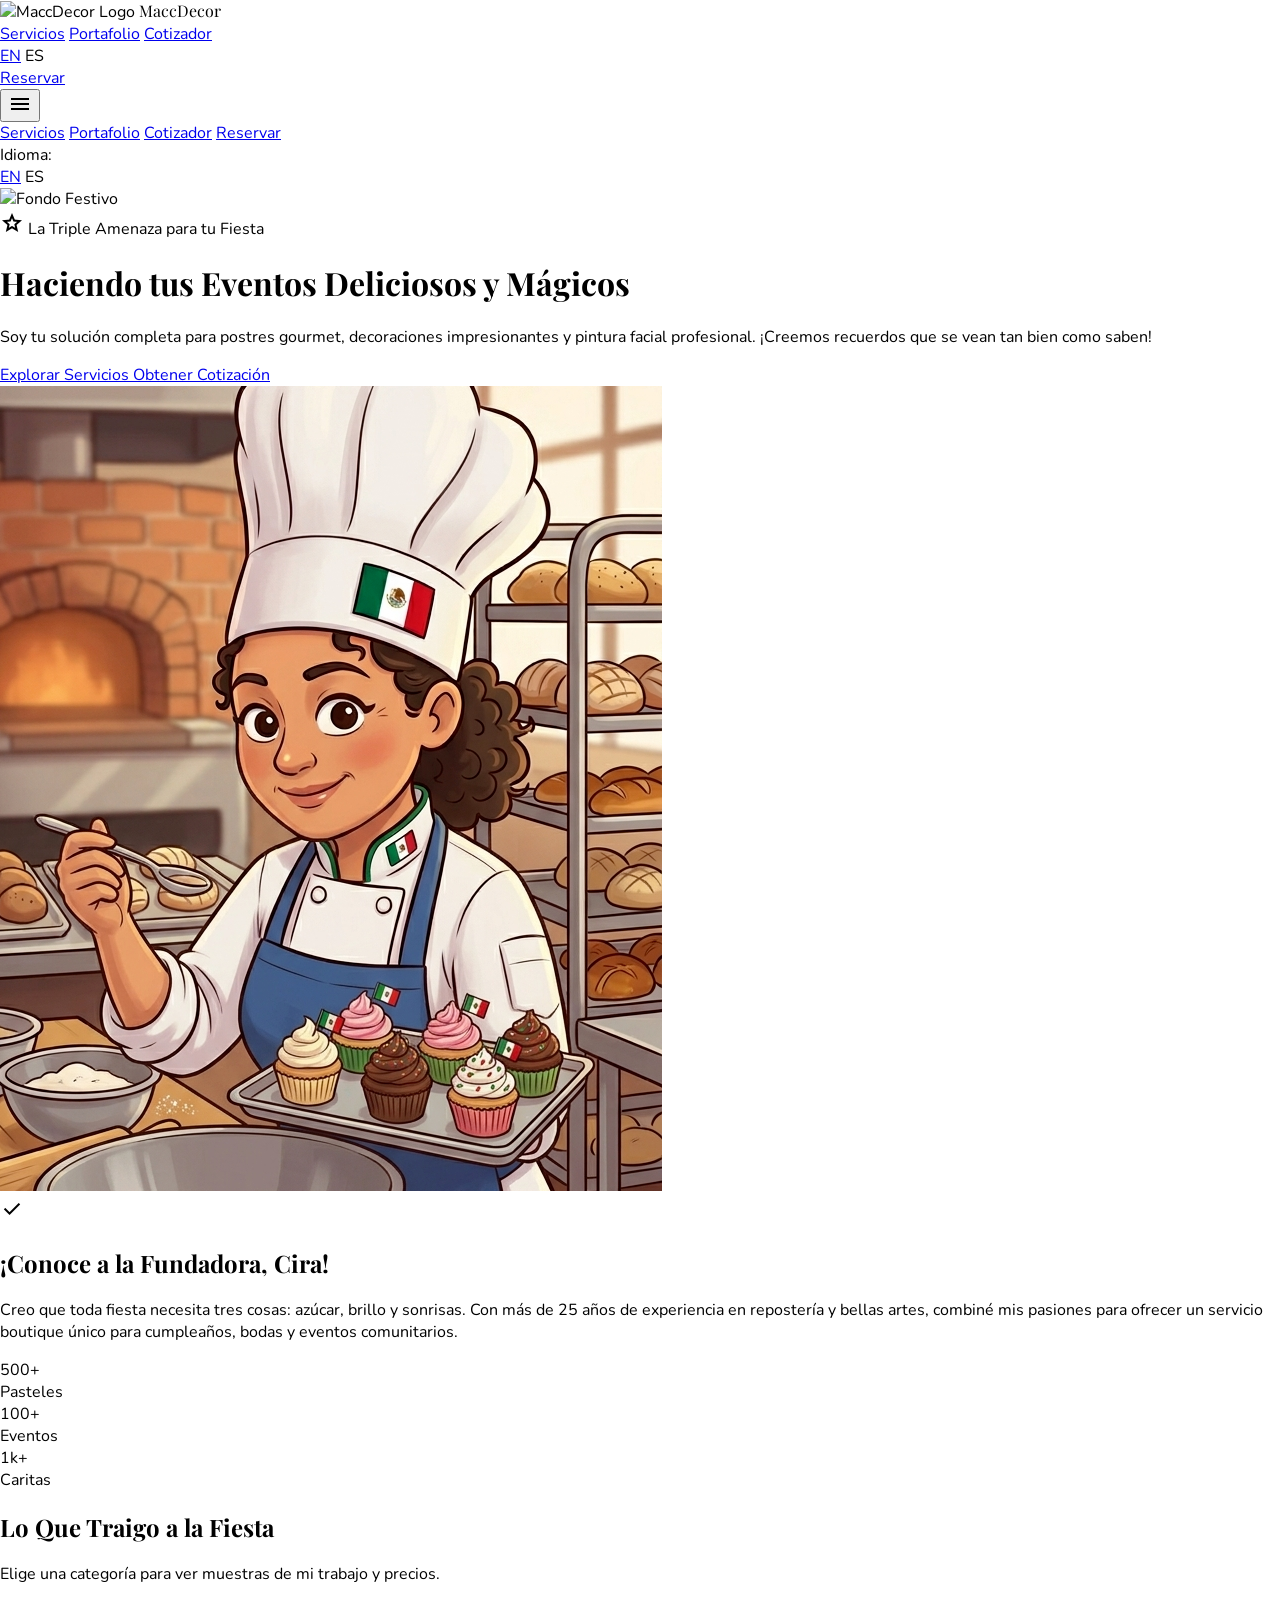
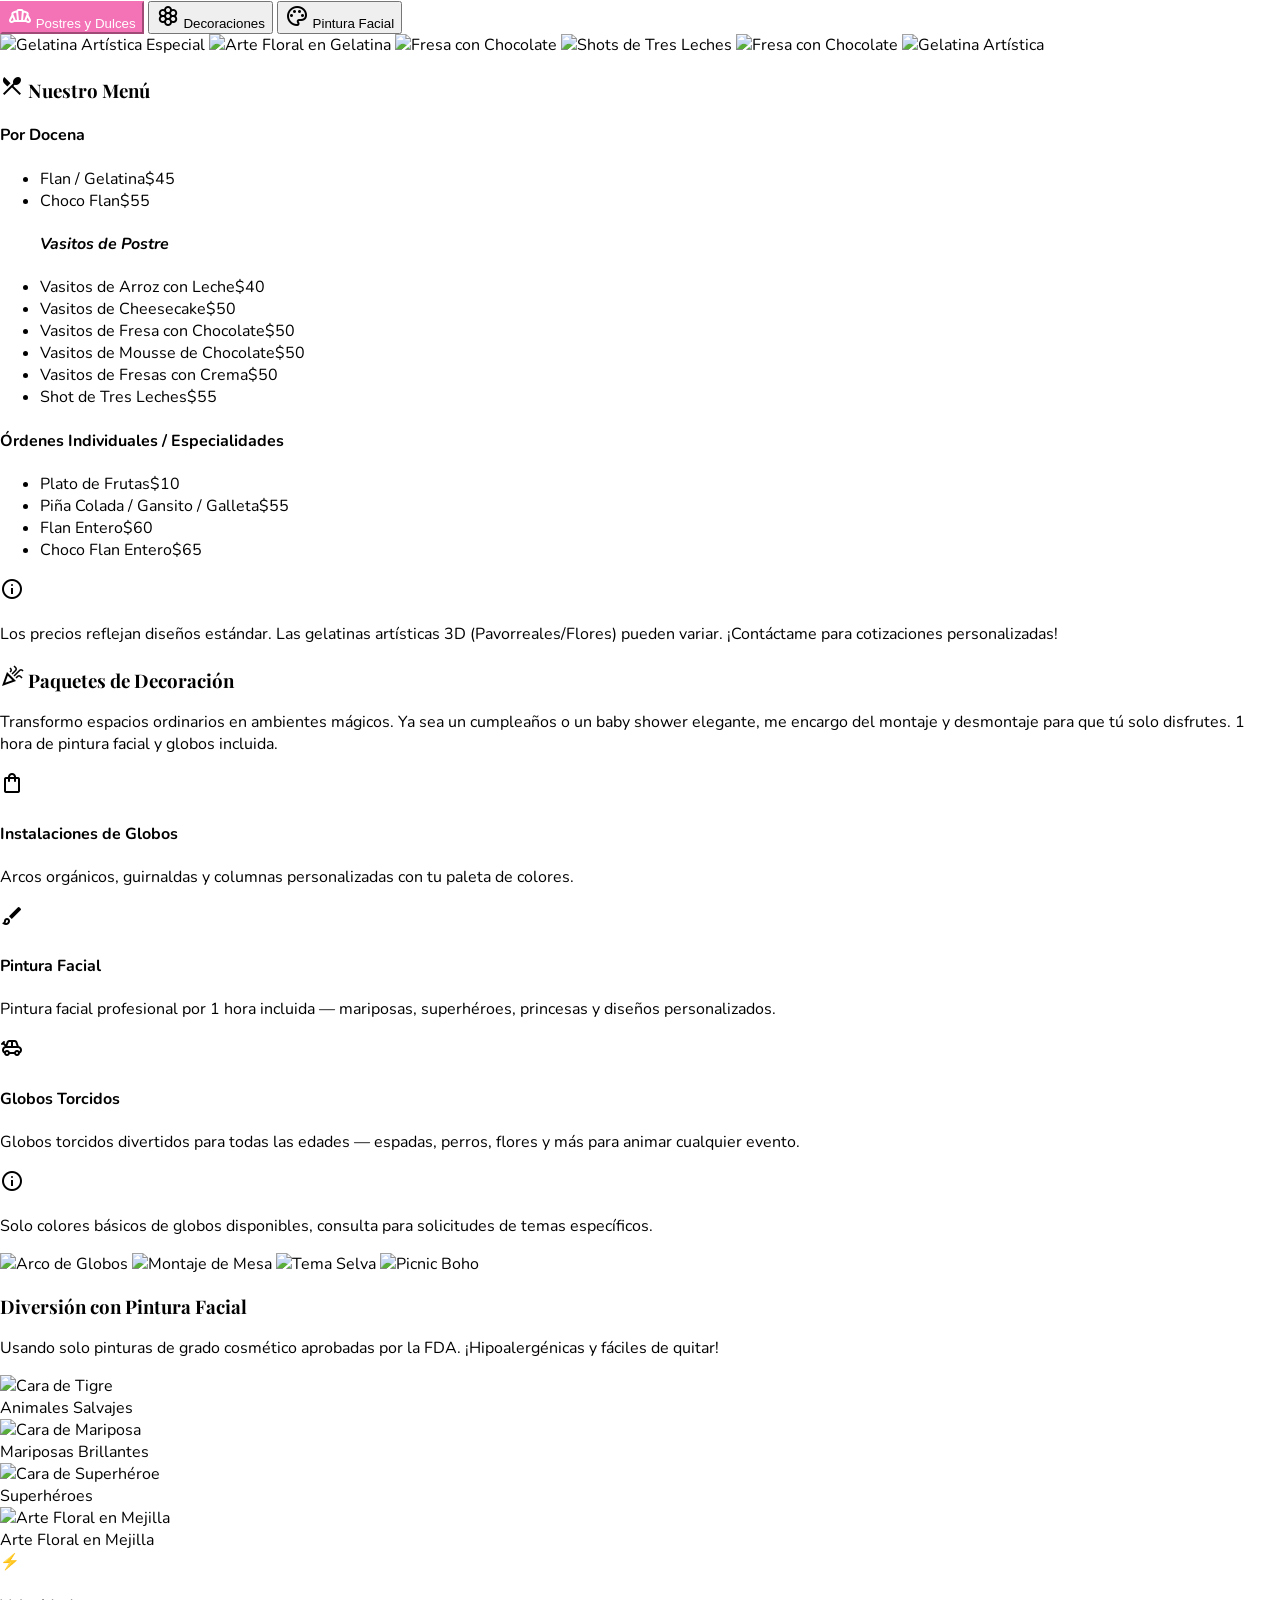
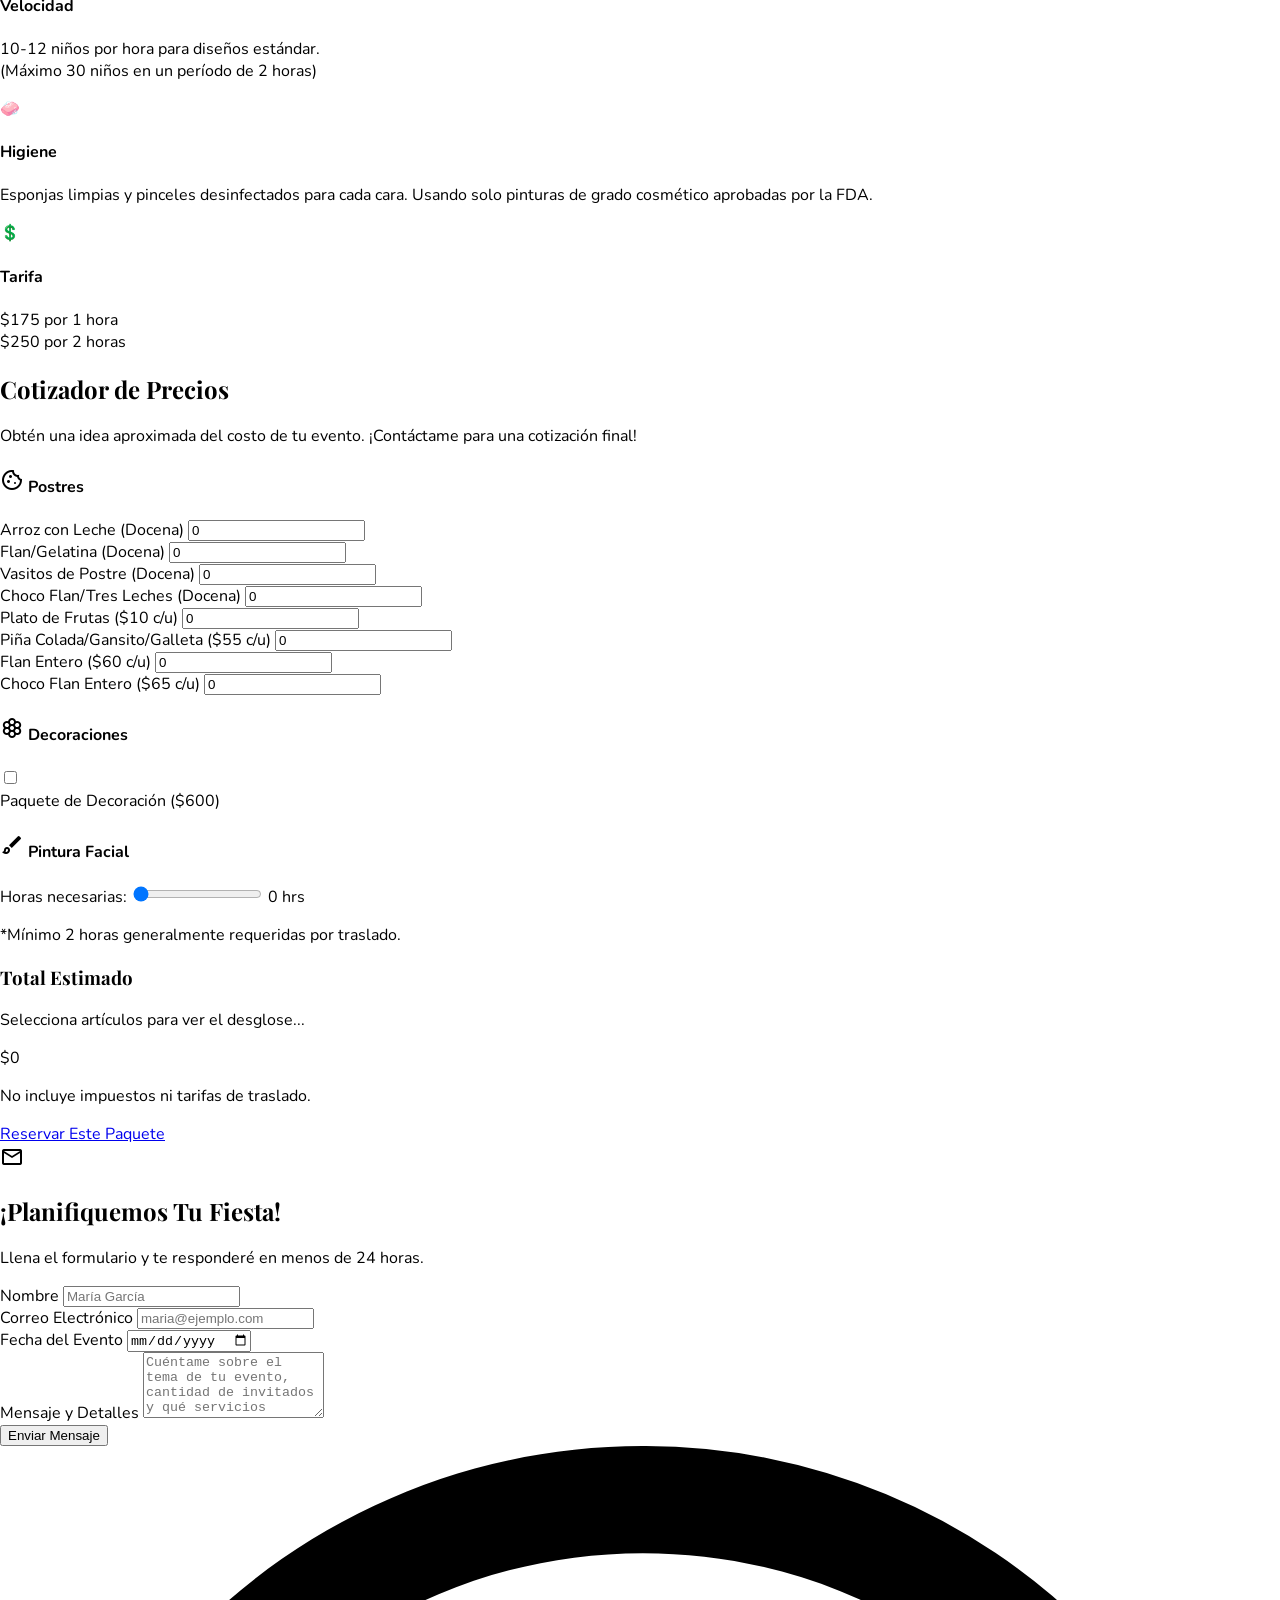
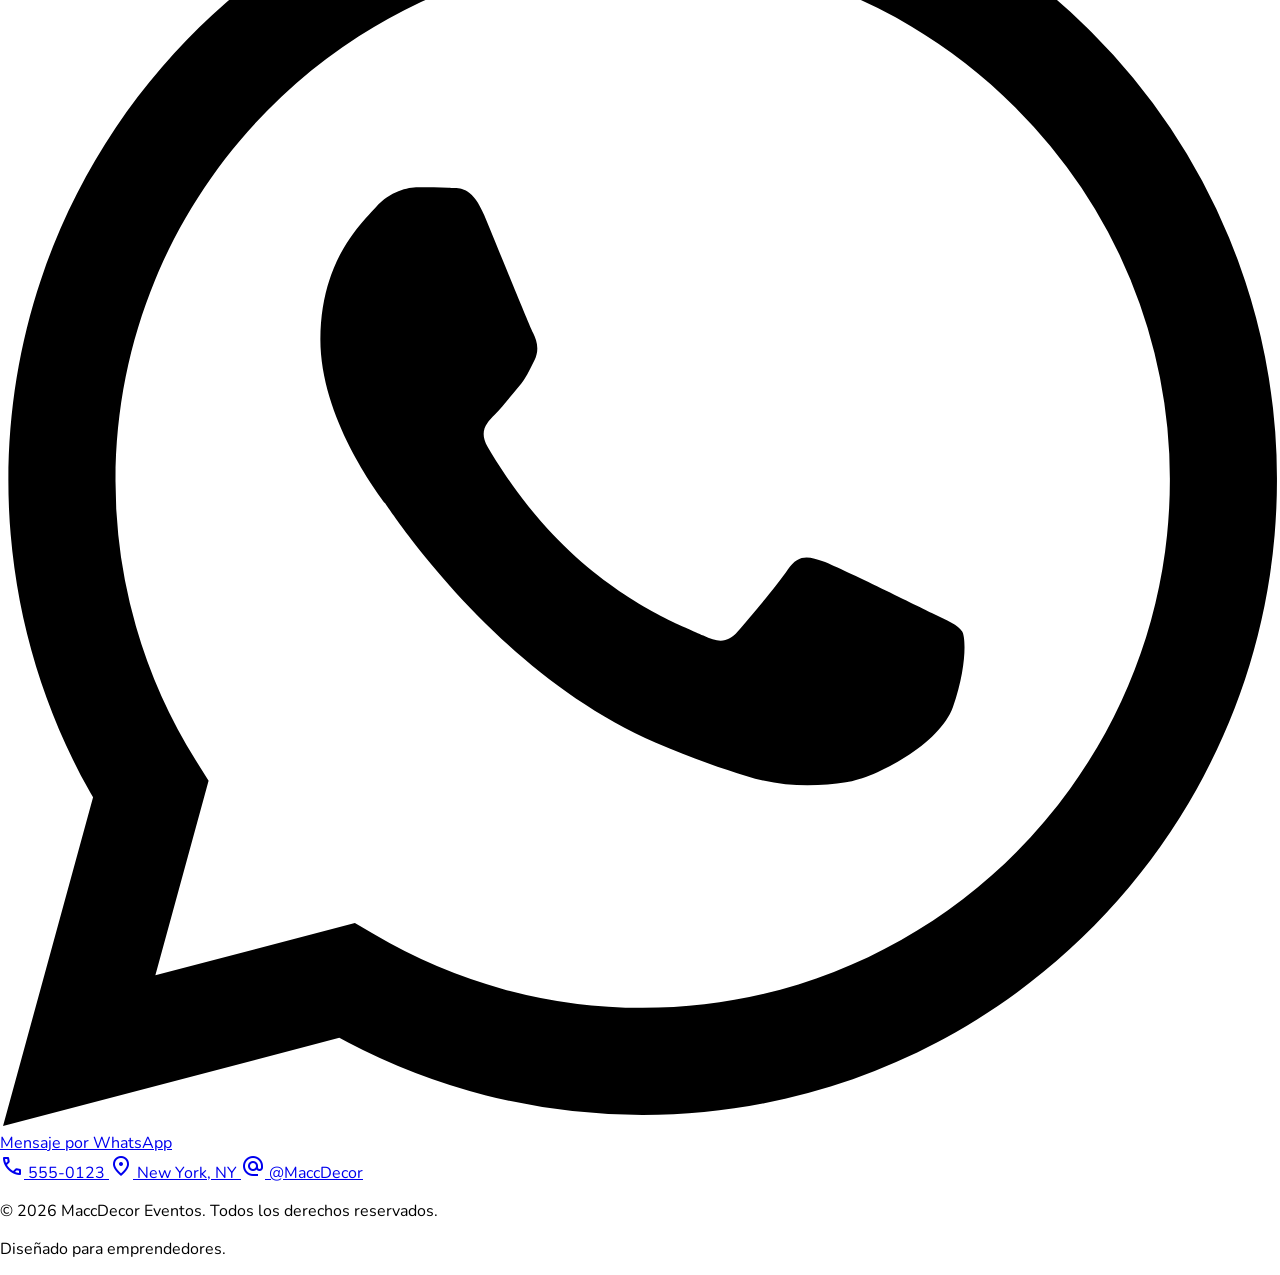
==== commit 3f7e4f65: "Require form fields and set event date min Replace blob image URL with local assests/logos/portrait." ====
--- a/index_esp.html
+++ b/index_esp.html
@@ -216,7 +216,7 @@
                     <img
                         alt="Perfil"
                         class="w-full h-full object-cover rounded-full border-4 border-pink-100 shadow-lg"
-                        src="blob:https://48yn0q6pwa07k4d0p4qpevnle3vdukmhxo6vxhmohukcchzi3i-h858592233.scf.usercontent.goog/65025462-3016-4393-b041-811801090846"
+                        src="assests/logos/portrait.png"
                         style=""
                     />
                     <div
@@ -1040,6 +1040,7 @@
                                     placeholder="María García"
                                     type="text"
                                     name="name"
+                                    required
                                 />
                             </div>
                             <div>
@@ -1052,6 +1053,7 @@
                                     placeholder="maria@ejemplo.com"
                                     type="email"
                                     name="email"
+                                    required
                                 />
                             </div>
                         </div>
@@ -1064,6 +1066,7 @@
                                 class="w-full px-4 py-3 rounded-lg border border-slate-300 focus:border-pink-500 focus:ring-2 focus:ring-pink-200 outline-none transition"
                                 type="date"
                                 name="event_date"
+                                required
                             />
                         </div>
                         <div>
@@ -1076,6 +1079,7 @@
                                 placeholder="Cuéntame sobre el tema de tu evento, cantidad de invitados y qué servicios necesitas..."
                                 rows="4"
                                 name="message_details"
+                                required
                             ></textarea>
                         </div>
                         <button
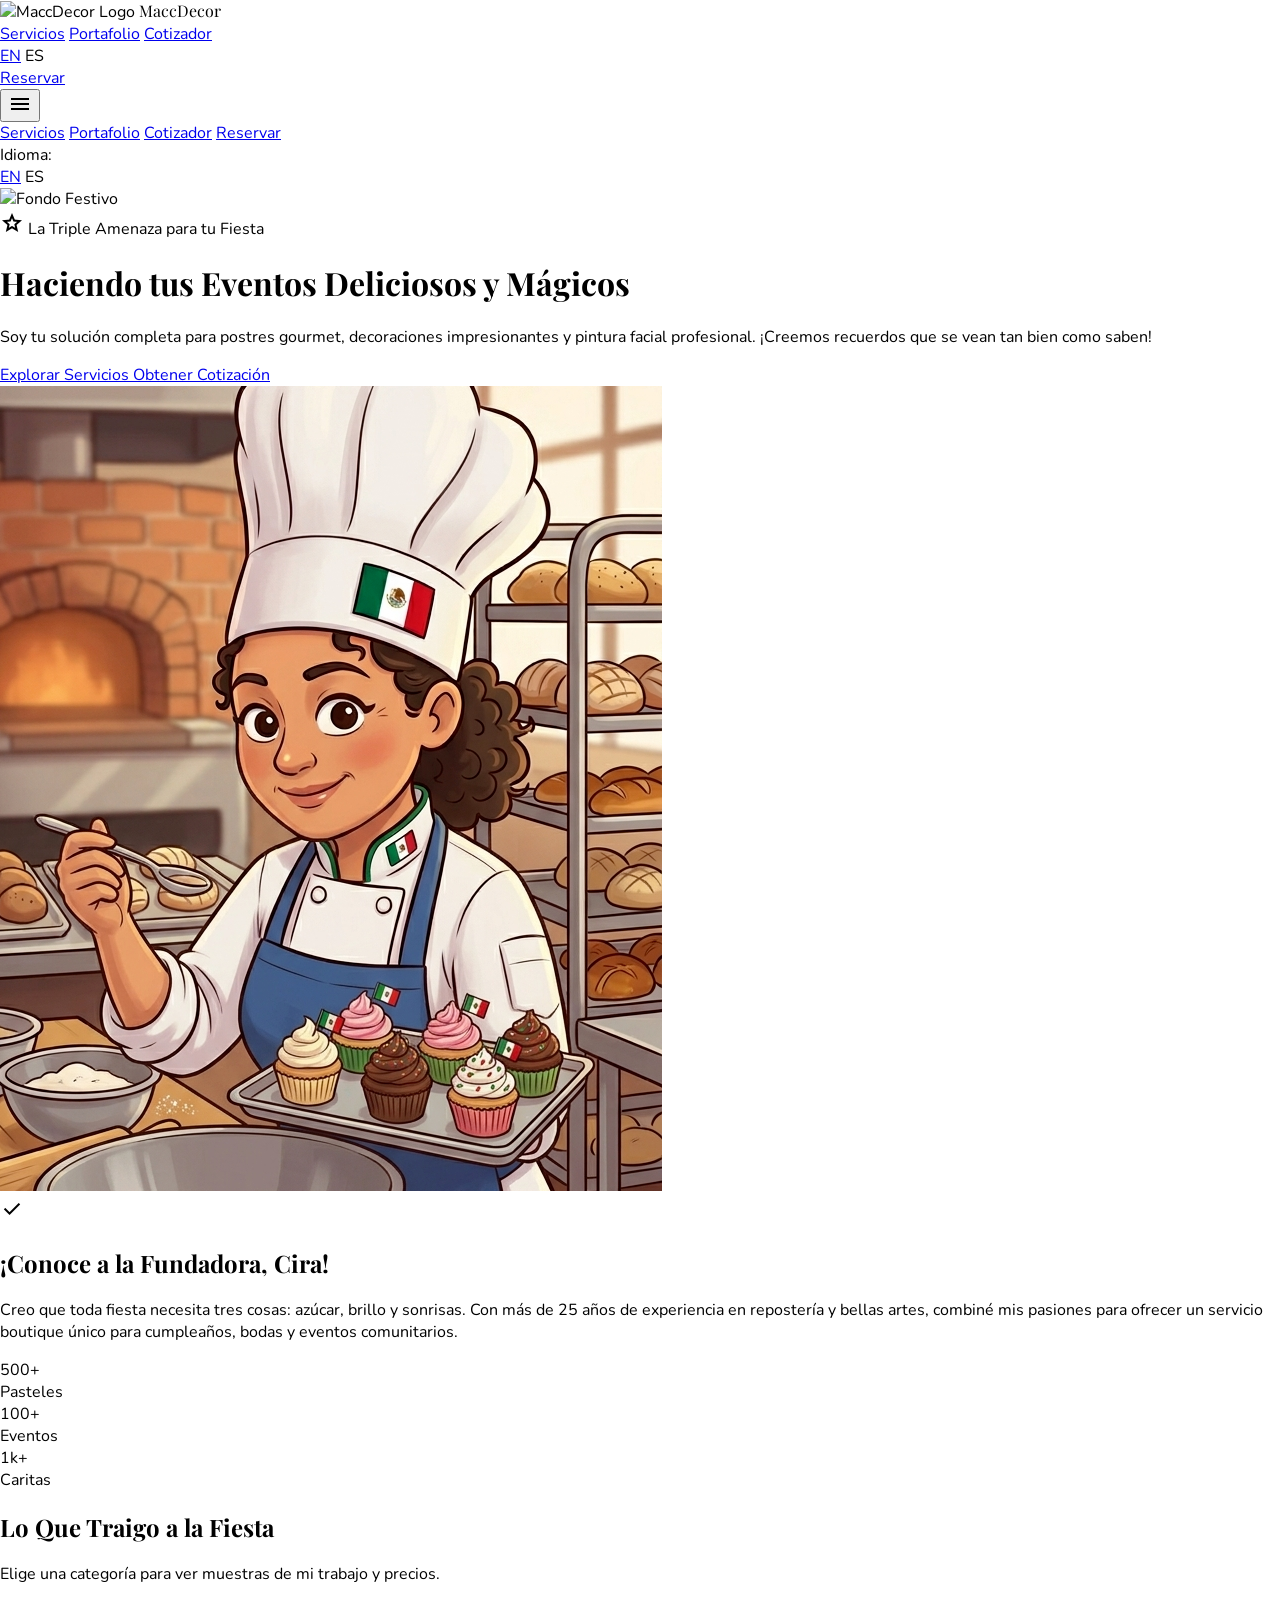
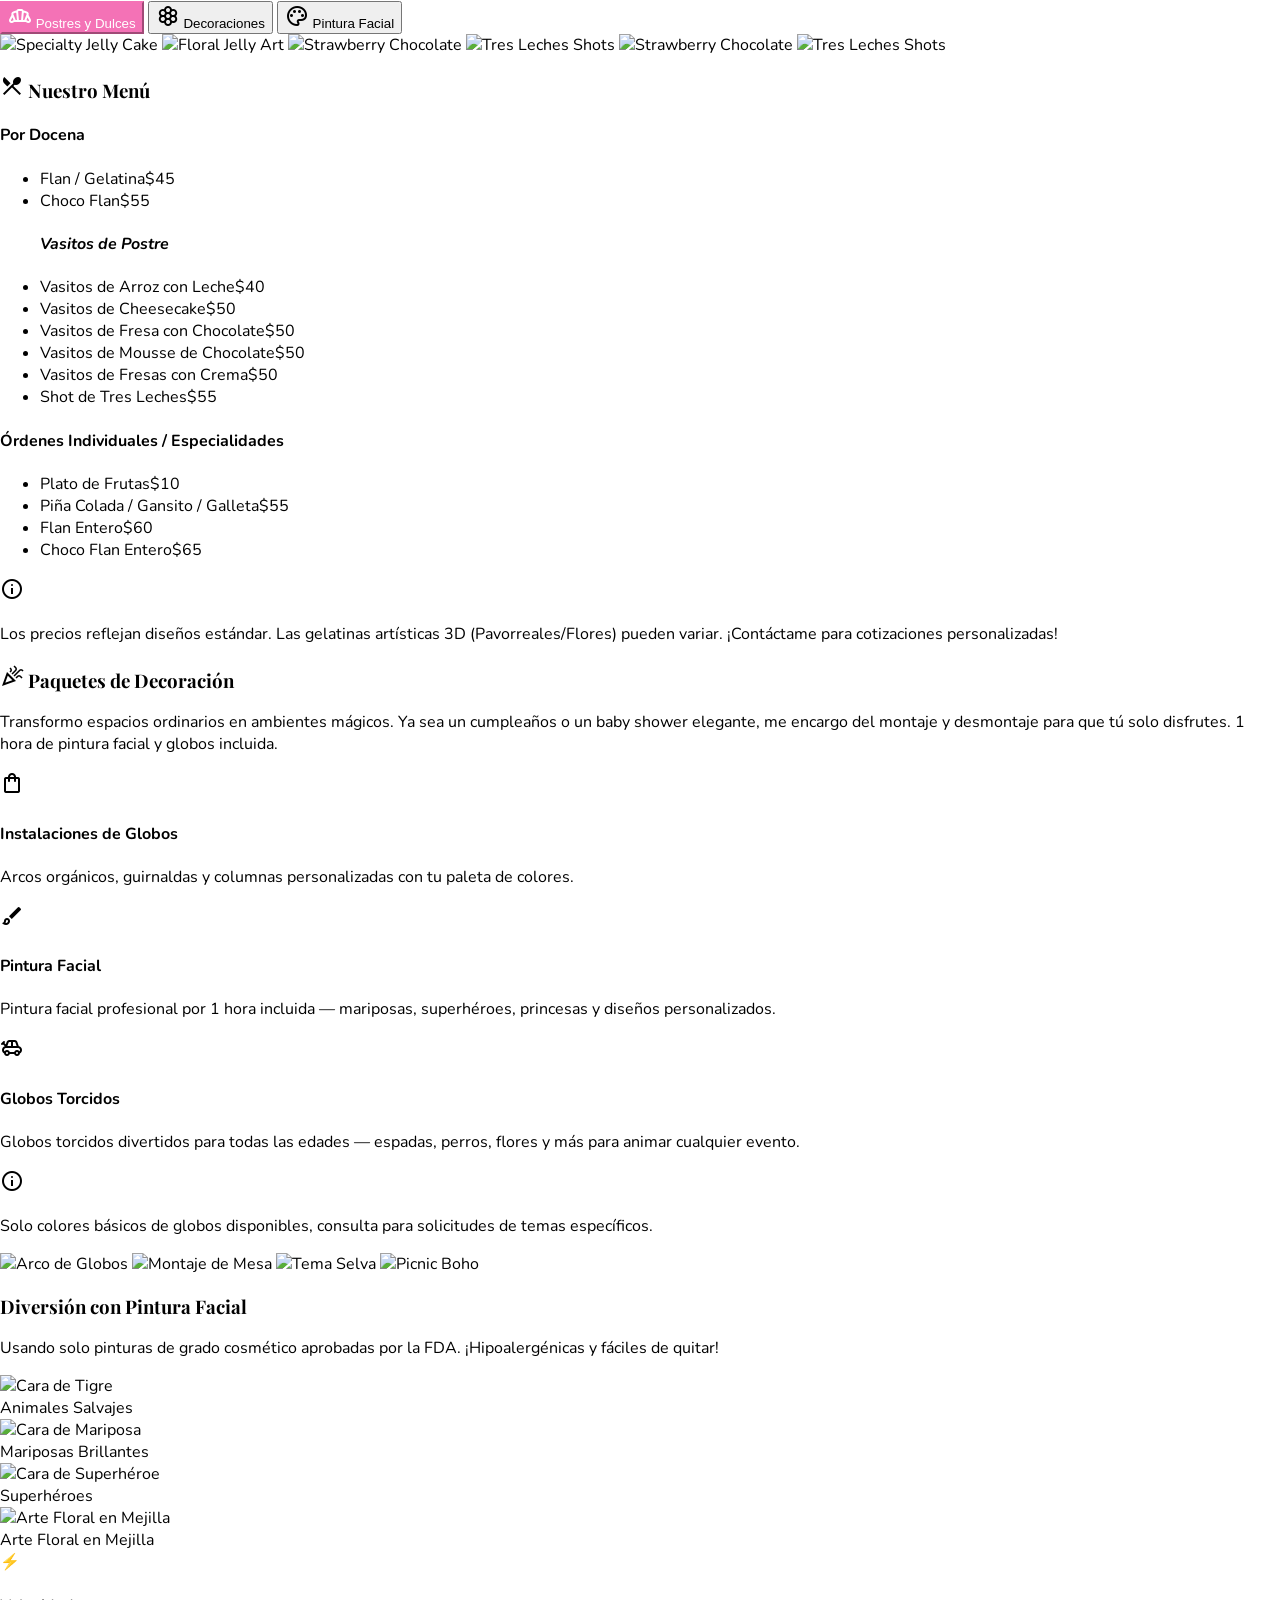
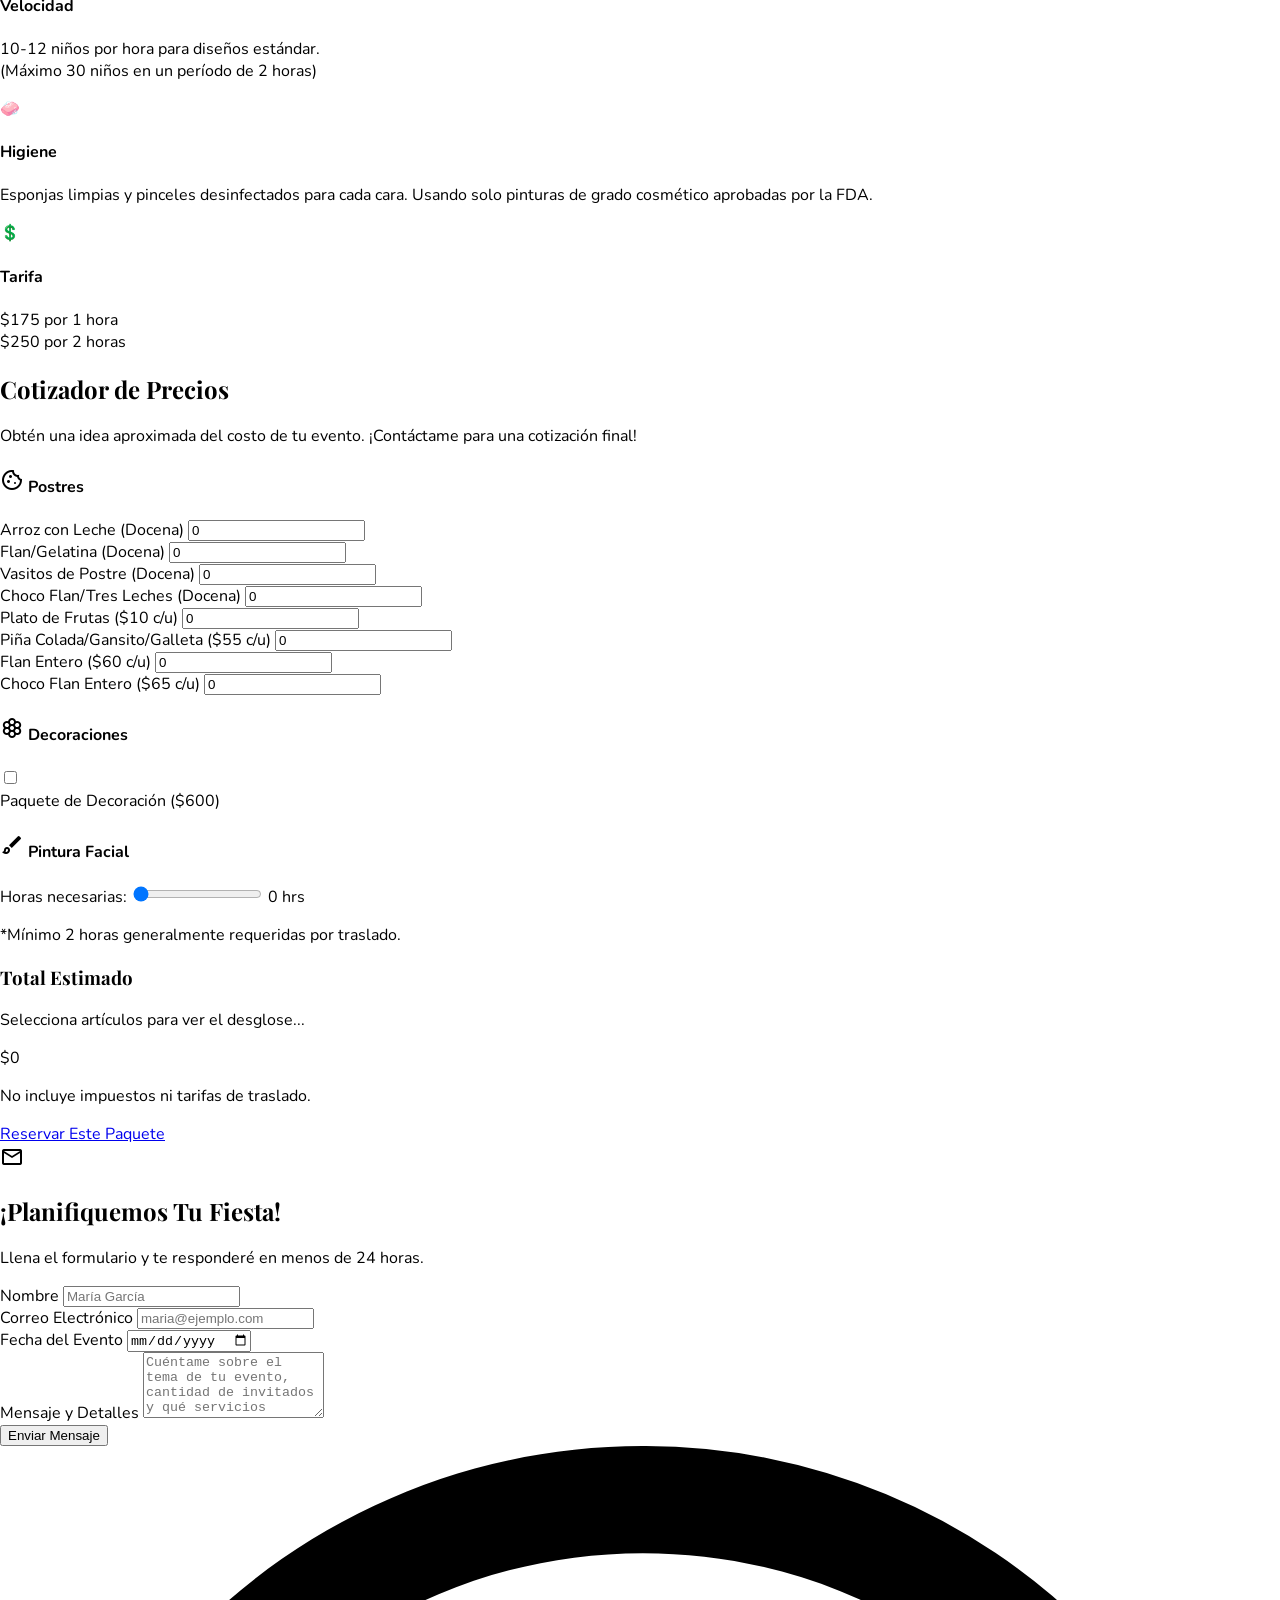
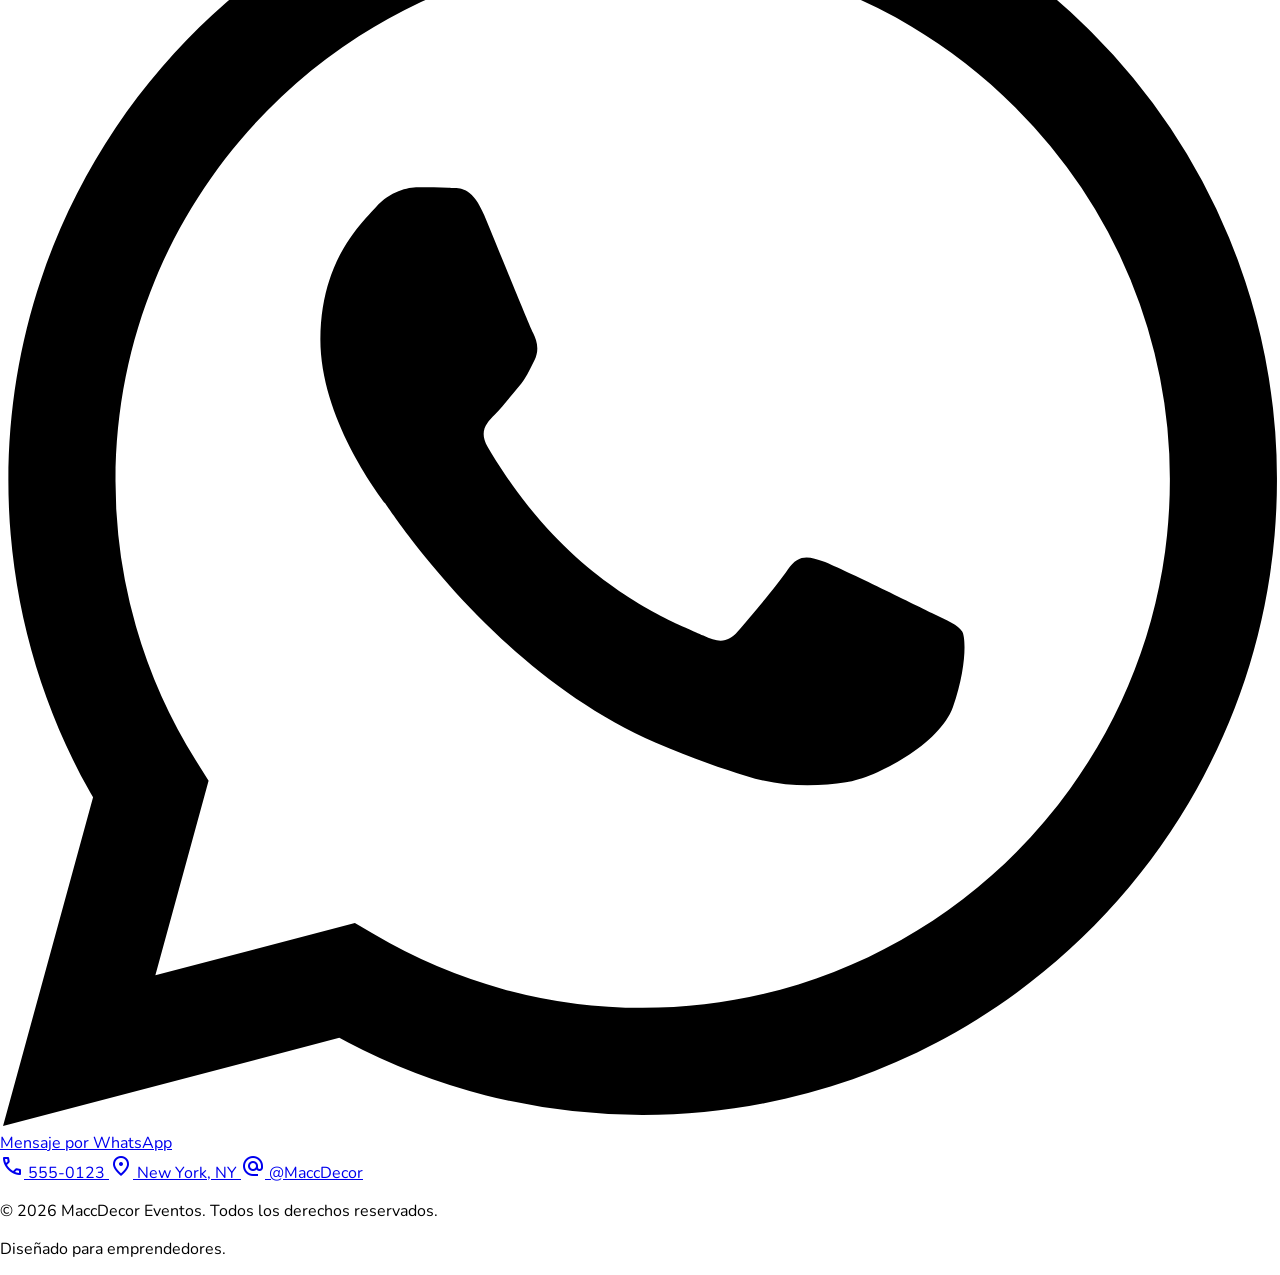
==== commit 7a75c209: "update image paths to the correct assests/pastries directory. Signed-off-by: Aden Garbutt <agarbutt2" ====
--- a/index_esp.html
+++ b/index_esp.html
@@ -323,34 +323,34 @@
                         <!-- imágenes -->
                         <div class="grid grid-cols-2 gap-4">
                             <img
-                                alt="Gelatina Artística Especial"
+                                alt="Specialty Jelly Cake"
                                 class="rounded-2xl shadow-lg hover:scale-105 transition duration-300 w-full object-cover aspect-[4/3]"
-                                src="images/specialty_jelly_cake.jpeg"
+                                src="assests/pastries/specialty_jelly_cake2_gemini.png"
                             />
                             <img
-                                alt="Arte Floral en Gelatina"
+                                alt="Floral Jelly Art"
                                 class="rounded-2xl shadow-lg hover:scale-105 transition duration-300 w-full object-cover aspect-[4/3]"
-                                src="images/cake3.jpeg"
+                                src="assests/pastries/cake2_gemini.png"
                             />
                             <img
-                                alt="Fresa con Chocolate"
+                                alt="Strawberry Chocolate"
                                 class="rounded-2xl shadow-lg hover:scale-105 transition duration-300 w-full object-cover aspect-[4/3]"
-                                src="images/cupcakes.jpeg"
+                                src="assests/pastries/cupcakes_gemini.jpeg"
                             />
                             <img
-                                alt="Shots de Tres Leches"
+                                alt="Tres Leches Shots"
                                 class="rounded-2xl shadow-lg hover:scale-105 transition duration-300 w-full object-cover aspect-[4/3]"
-                                src="images/pastries1.jpeg"
+                                src="assests/pastries/pastries_gemini.png"
                             />
                             <img
-                                alt="Fresa con Chocolate"
+                                alt="Strawberry Chocolate"
                                 class="rounded-2xl shadow-lg hover:scale-105 transition duration-300 w-full object-cover aspect-[4/3]"
-                                src="images/cake2.jpeg"
+                                src="assests/pastries/cake_gemini.png"
                             />
                             <img
-                                alt="Gelatina Artística"
+                                alt="Tres Leches Shots"
                                 class="rounded-2xl shadow-lg hover:scale-105 transition duration-300 w-full object-cover aspect-[4/3]"
-                                src="images/specialty_jelly_cake.jpeg"
+                                src="assests/pastries/specialty_jelly_cake_gemini.png"
                             />
                         </div>
 
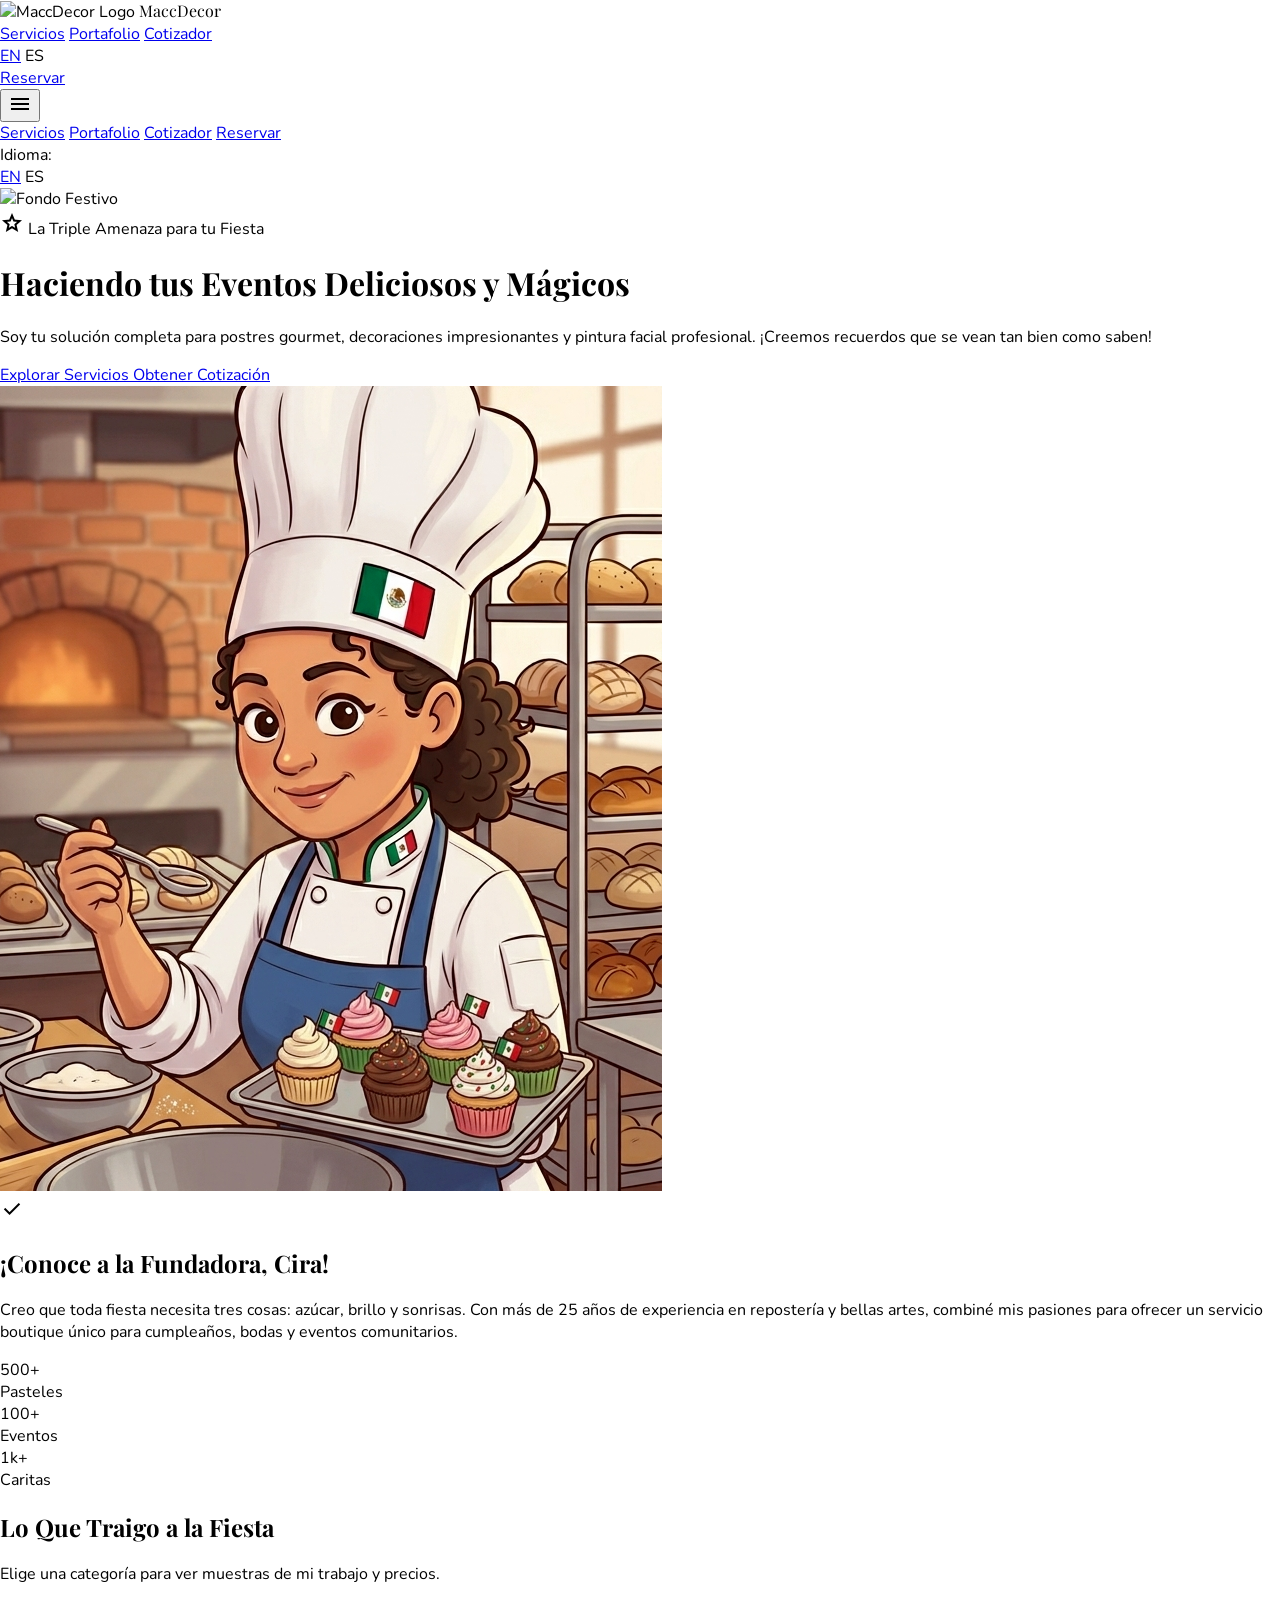
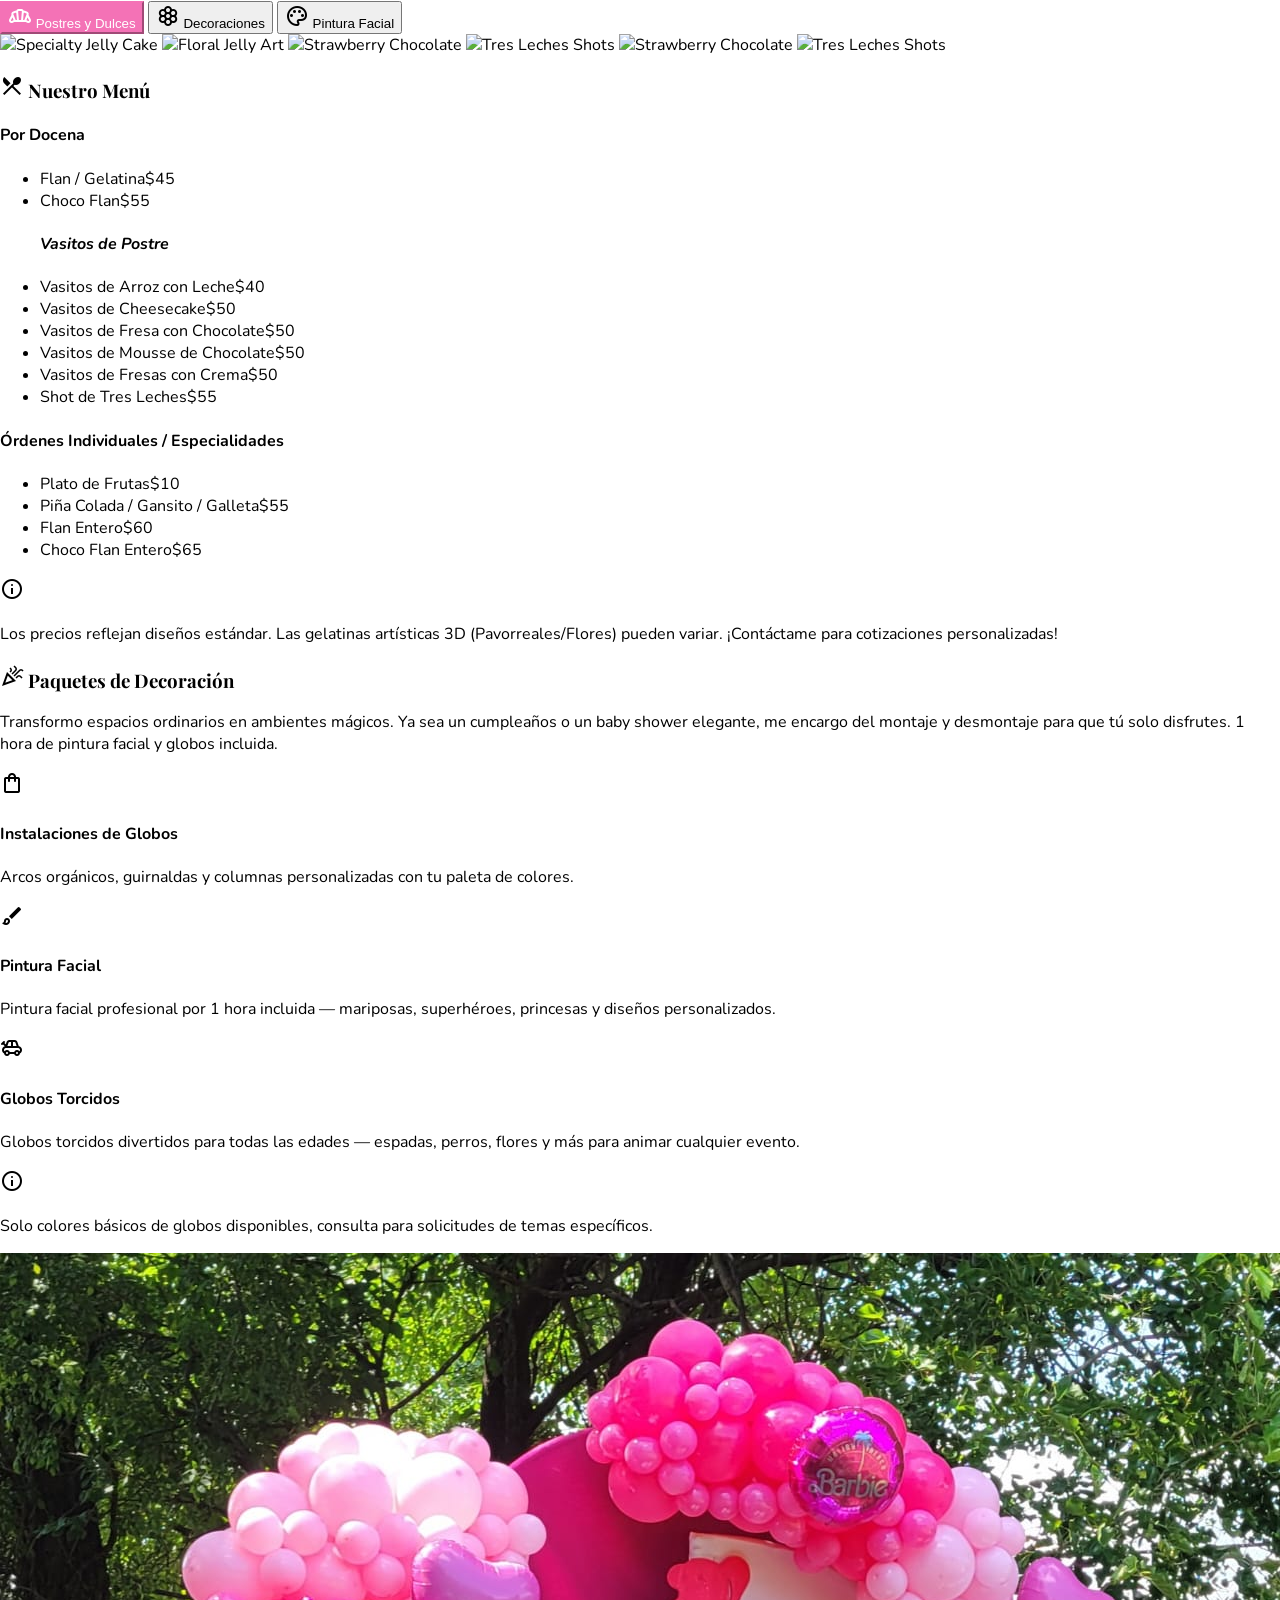
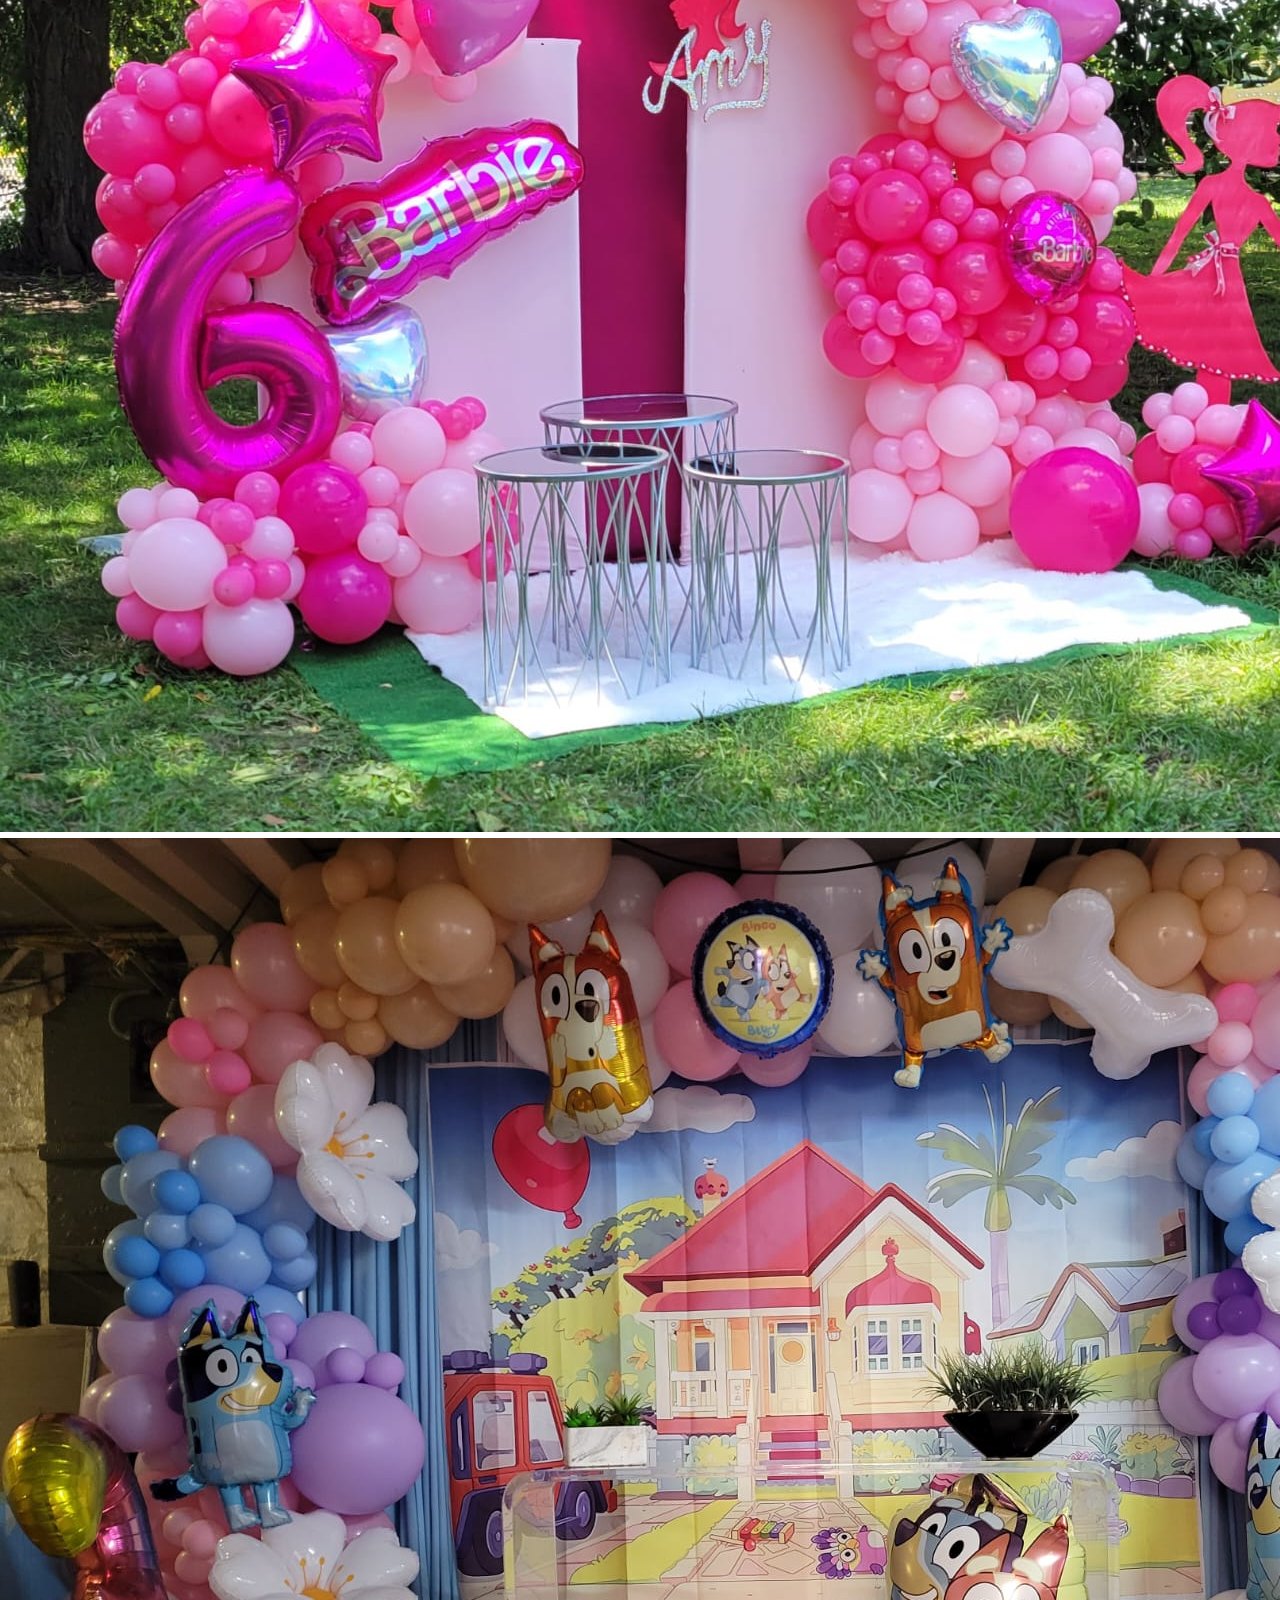
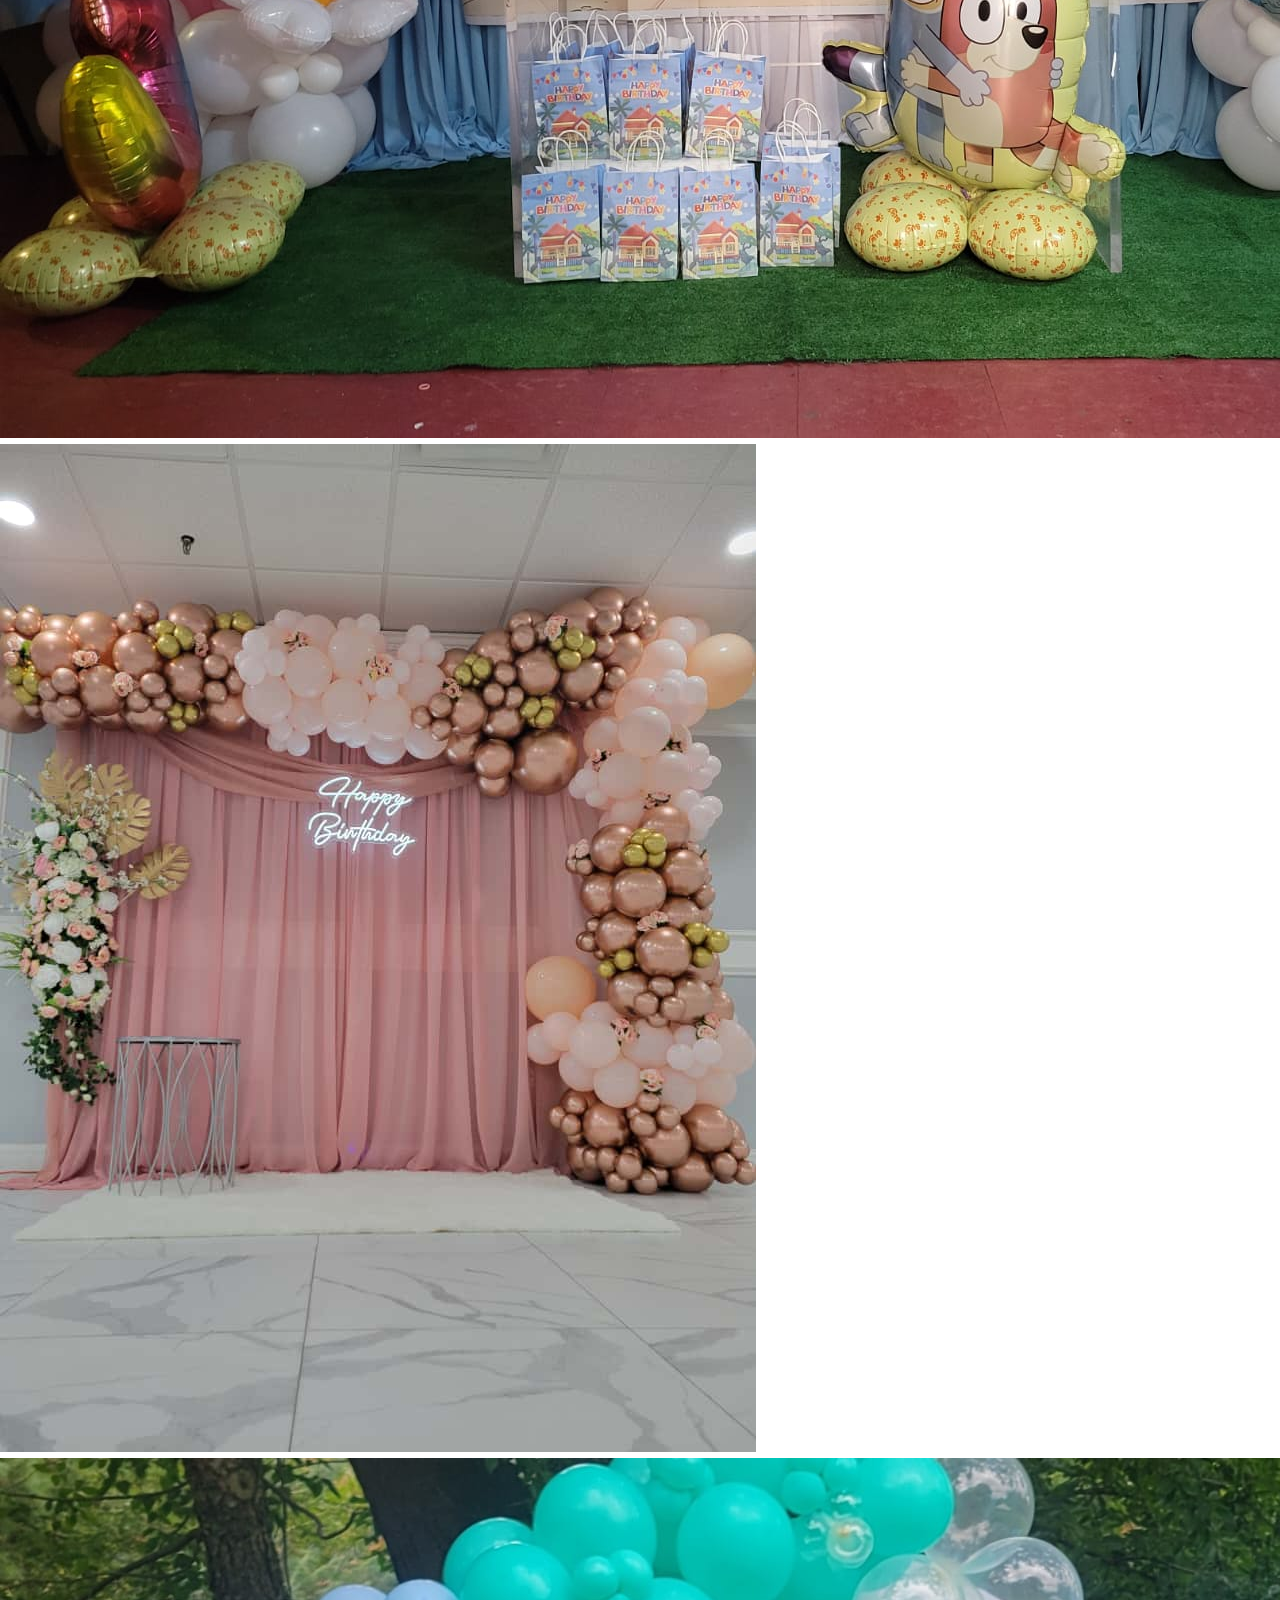
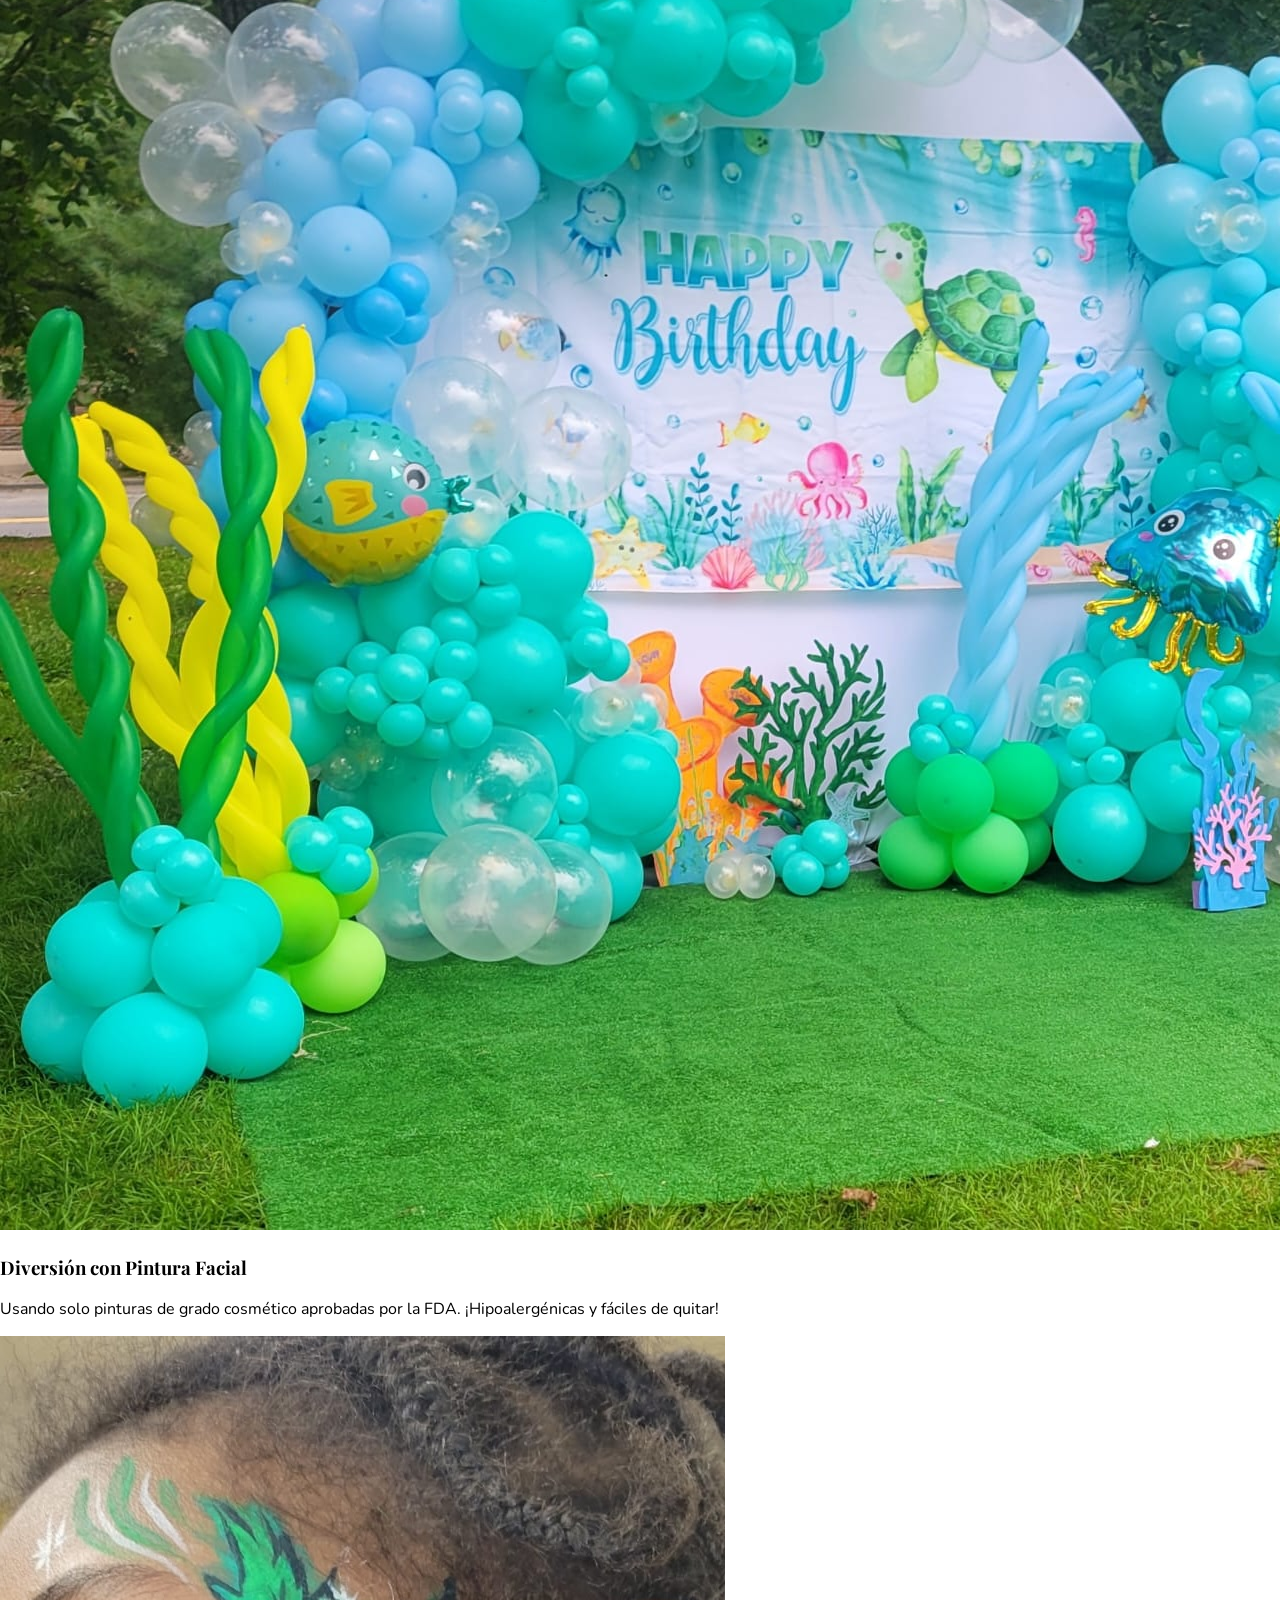
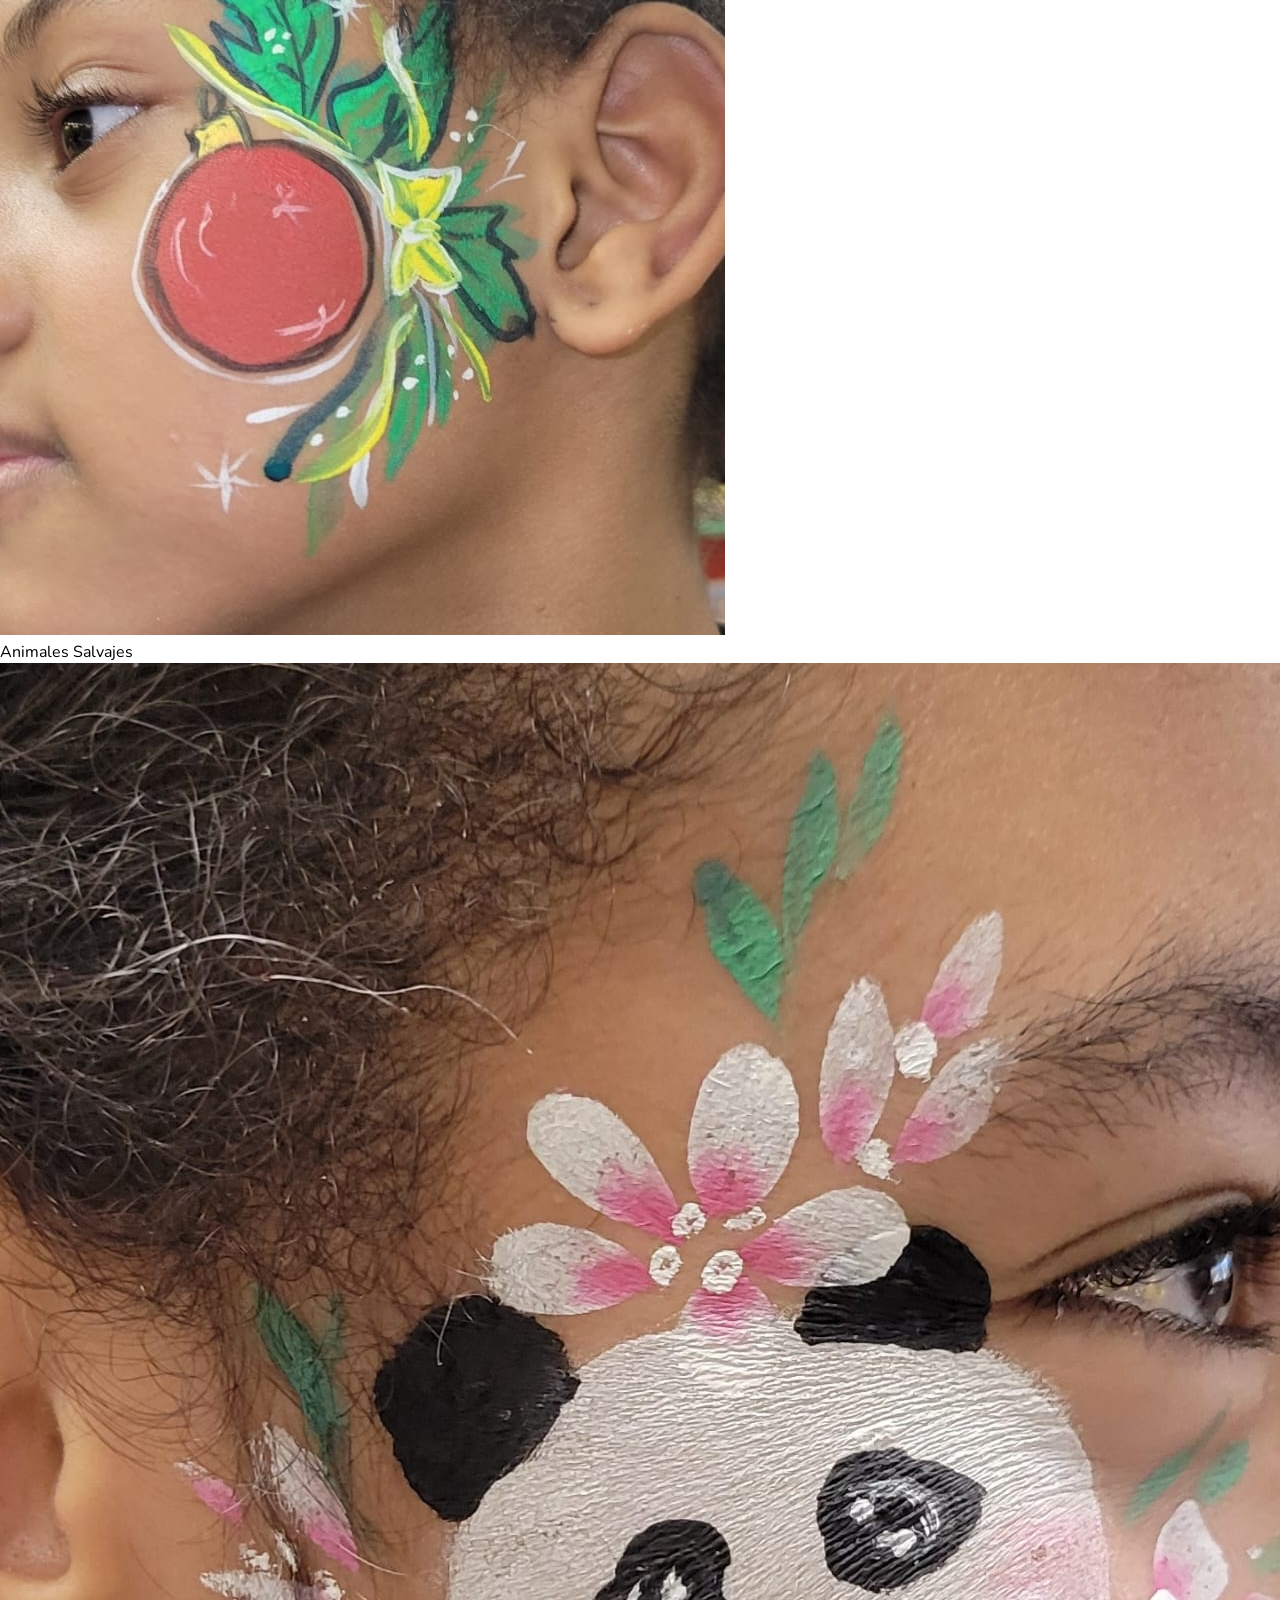
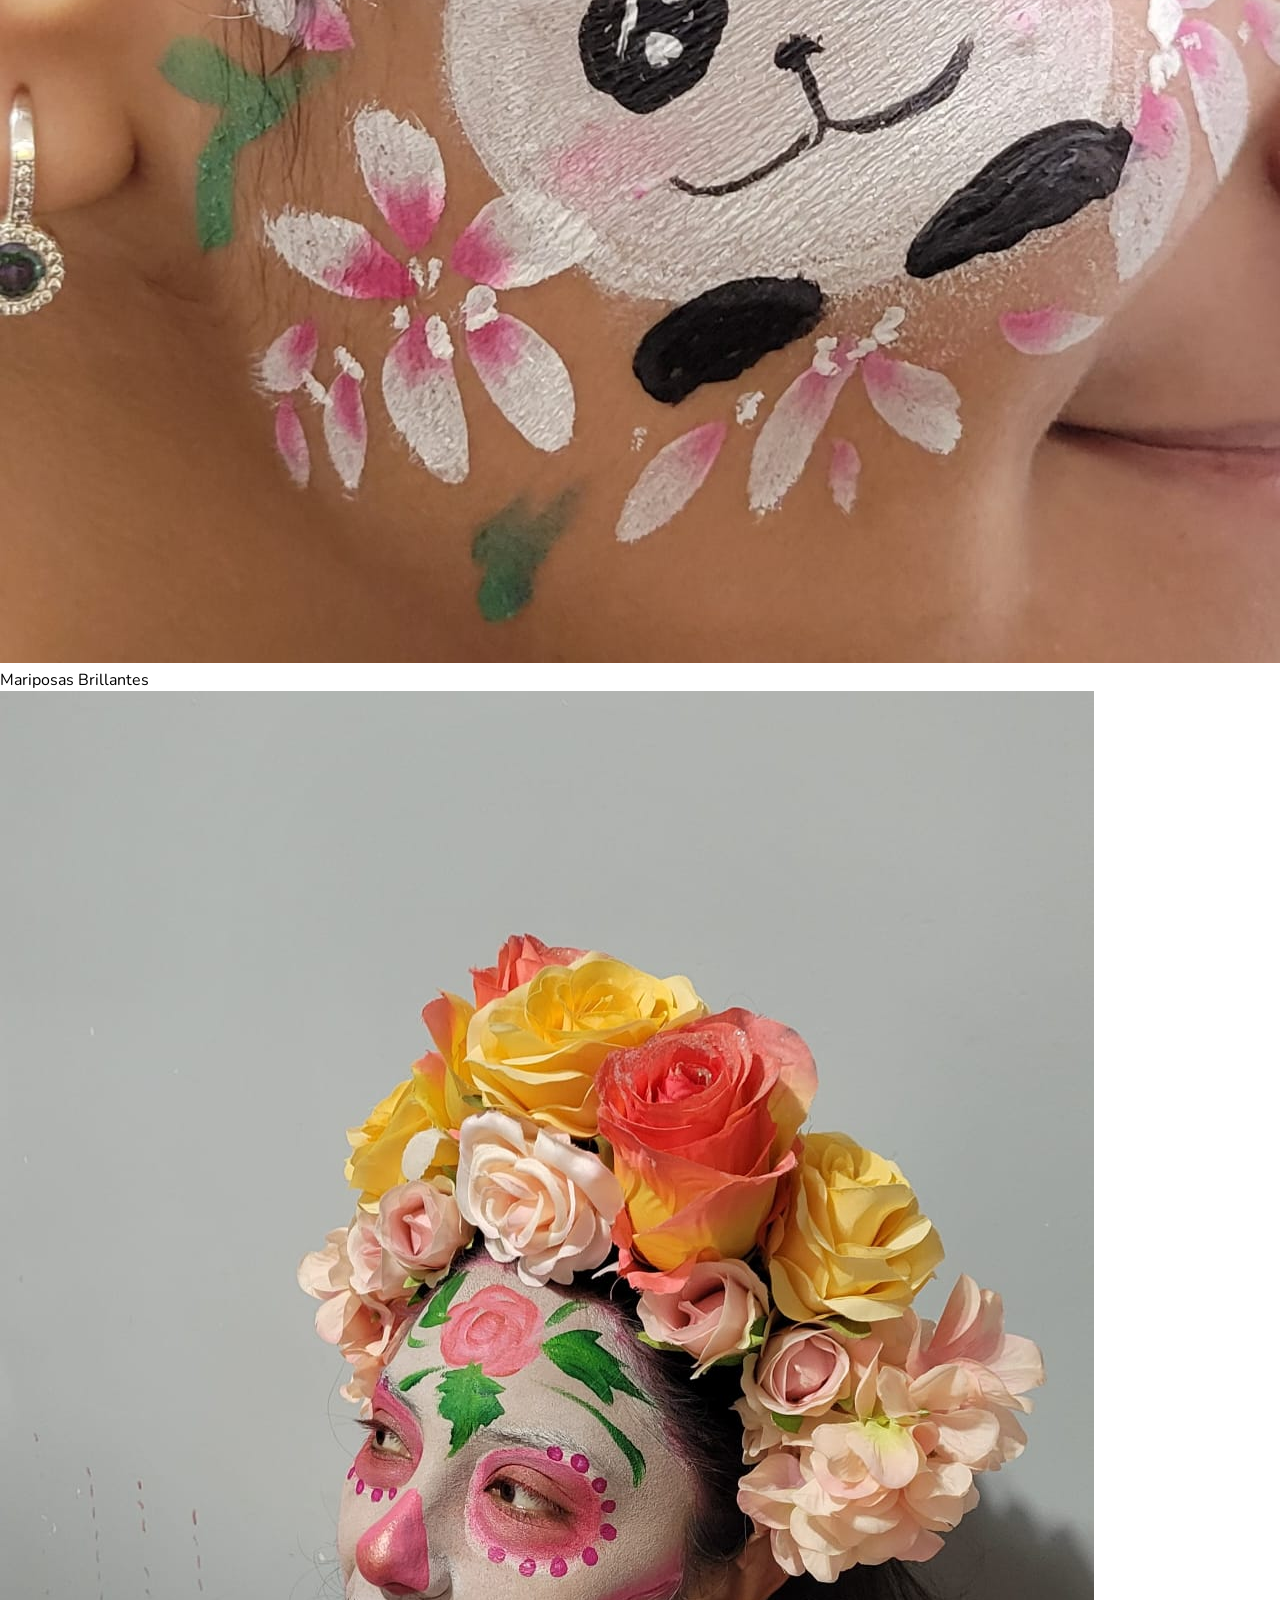
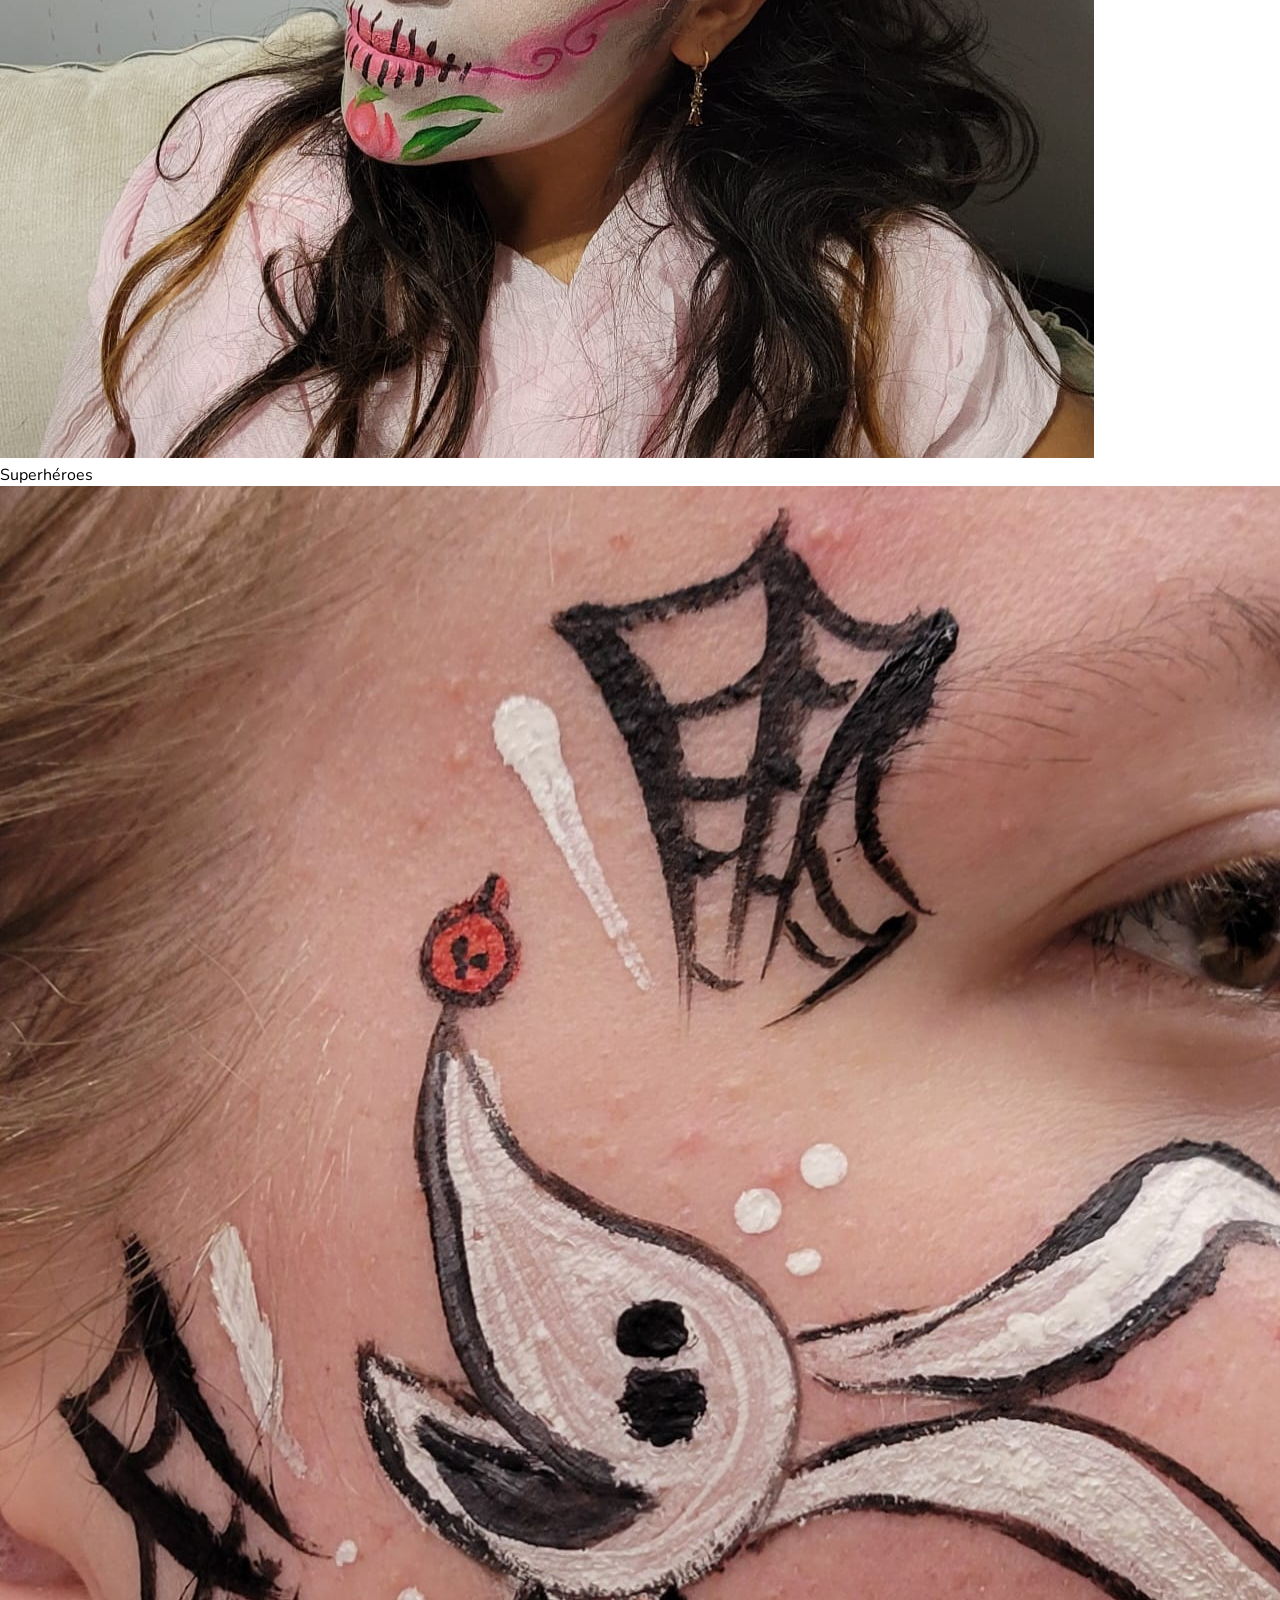
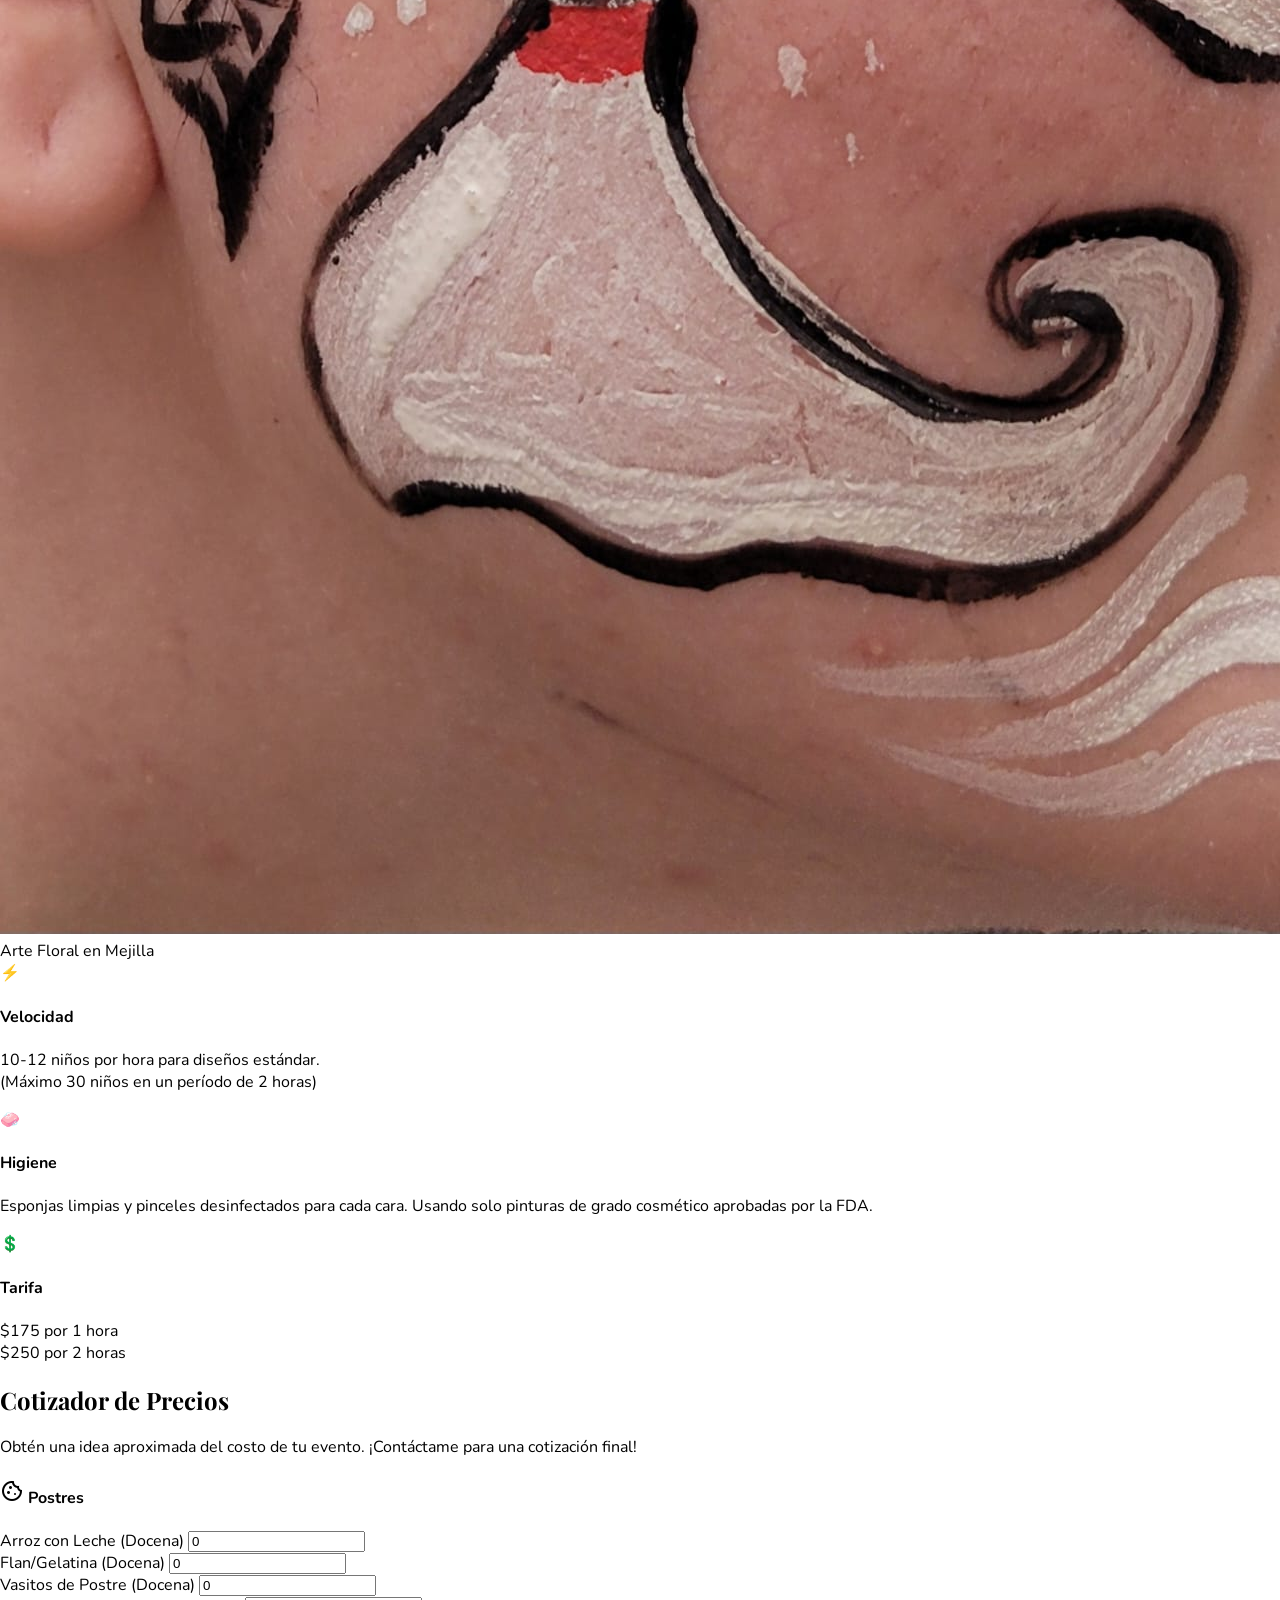
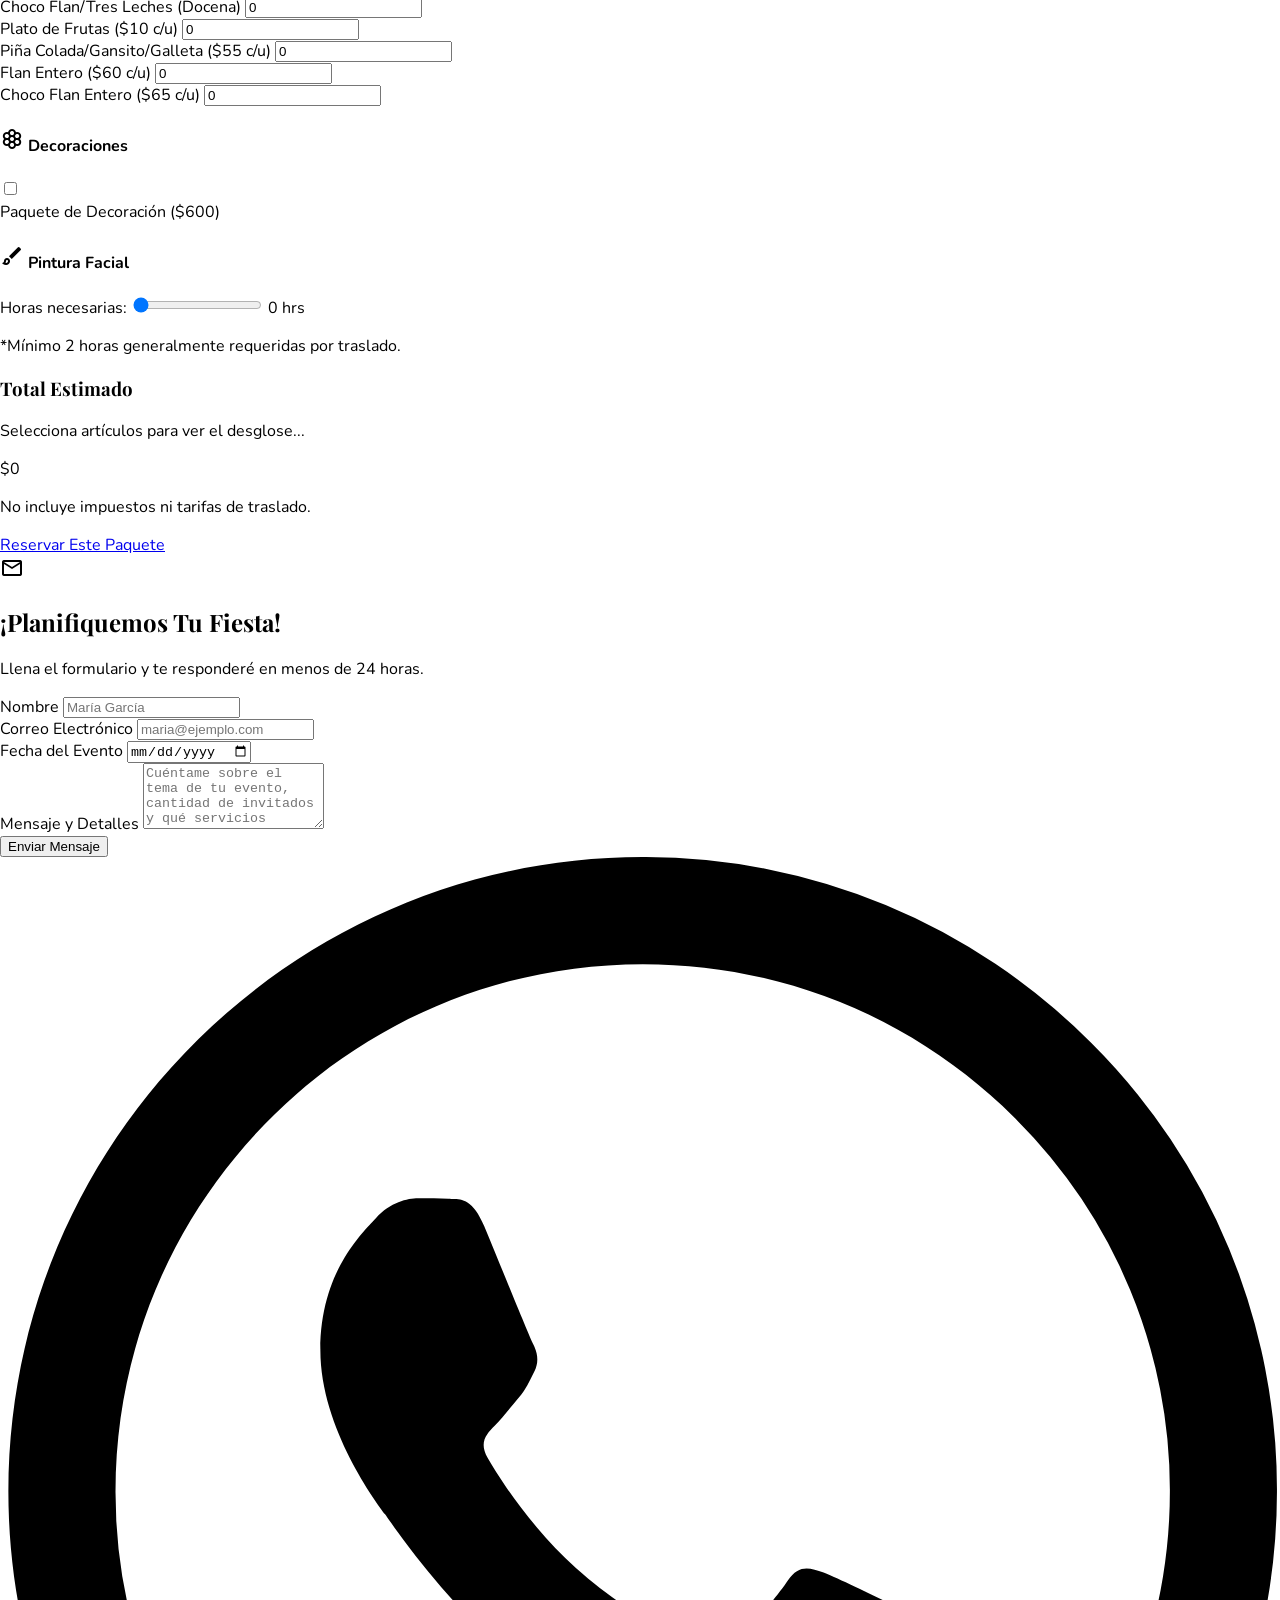
==== commit e30201b6: "Updated image paths in index_esp.html Update index_esp.html to reference images under assests/ for l" ====
--- a/index_esp.html
+++ b/index_esp.html
@@ -39,7 +39,7 @@
                         onclick="window.scrollTo(0, 0)"
                     >
                         <img
-                            src="images/negro.png"
+                            src="assests/logos/negro.png"
                             alt="MaccDecor Logo"
                             class="w-20 h-18"
                         />
@@ -335,7 +335,7 @@
                             <img
                                 alt="Strawberry Chocolate"
                                 class="rounded-2xl shadow-lg hover:scale-105 transition duration-300 w-full object-cover aspect-[4/3]"
-                                src="assests/pastries/cupcakes_gemini.jpeg"
+                                src="assests/pastries/cupcakes_gemini.png"
                             />
                             <img
                                 alt="Tres Leches Shots"
@@ -618,22 +618,22 @@
                             <img
                                 alt="Arco de Globos"
                                 class="rounded-2xl shadow-lg hover:scale-105 transition duration-300 w-full object-cover aspect-[4/3]"
-                                src="images/BallonArch4.jpeg"
+                                src="assests/decorations/BallonArch4.jpeg"
                             />
                             <img
                                 alt="Montaje de Mesa"
                                 class="rounded-2xl shadow-lg hover:scale-105 transition duration-300 w-full object-cover aspect-[4/3]"
-                                src="images/BallonArch2.jpeg"
+                                src="assests/decorations/BallonArch2.jpeg"
                             />
                             <img
                                 alt="Tema Selva"
                                 class="rounded-2xl shadow-lg hover:scale-105 transition duration-300 w-full object-cover aspect-[4/3]"
-                                src="images/BallonArch6.jpeg"
+                                src="assests/decorations/BallonArch6.jpeg"
                             />
                             <img
                                 alt="Picnic Boho"
                                 class="rounded-2xl shadow-lg hover:scale-105 transition duration-300 w-full object-cover aspect-[4/3]"
-                                src="images/BallonArch5.jpeg"
+                                src="assests/decorations/BallonArch5.jpeg"
                             />
                         </div>
                     </div>
@@ -663,7 +663,7 @@
                                 <img
                                     alt="Cara de Tigre"
                                     class="w-full h-full object-cover transition duration-500 group-hover:scale-110"
-                                    src="images/paint3.jpeg"
+                                    src="assests/painting/paint3.jpeg"
                                 />
                                 <div
                                     class="absolute inset-0 bg-gradient-to-t from-black/60 to-transparent flex items-end p-4 opacity-0 group-hover:opacity-100 transition"
@@ -679,7 +679,7 @@
                                 <img
                                     alt="Cara de Mariposa"
                                     class="w-full h-full object-cover transition duration-500 group-hover:scale-110"
-                                    src="images/paint5.jpeg"
+                                    src="assests/painting/paint5.jpeg"
                                 />
                                 <div
                                     class="absolute inset-0 bg-gradient-to-t from-black/60 to-transparent flex items-end p-4 opacity-0 group-hover:opacity-100 transition"
@@ -695,7 +695,7 @@
                                 <img
                                     alt="Cara de Superhéroe"
                                     class="w-full h-full object-cover transition duration-500 group-hover:scale-110"
-                                    src="images/paint4.jpeg"
+                                    src="assests/painting/paint4.jpeg"
                                 />
                                 <div
                                     class="absolute inset-0 bg-gradient-to-t from-black/60 to-transparent flex items-end p-4 opacity-0 group-hover:opacity-100 transition"
@@ -711,7 +711,7 @@
                                 <img
                                     alt="Arte Floral en Mejilla"
                                     class="w-full h-full object-cover transition duration-500 group-hover:scale-110"
-                                    src="images/paint6.jpeg"
+                                    src="assests/painting/paint6.jpeg"
                                 />
                                 <div
                                     class="absolute inset-0 bg-gradient-to-t from-black/60 to-transparent flex items-end p-4 opacity-0 group-hover:opacity-100 transition"
